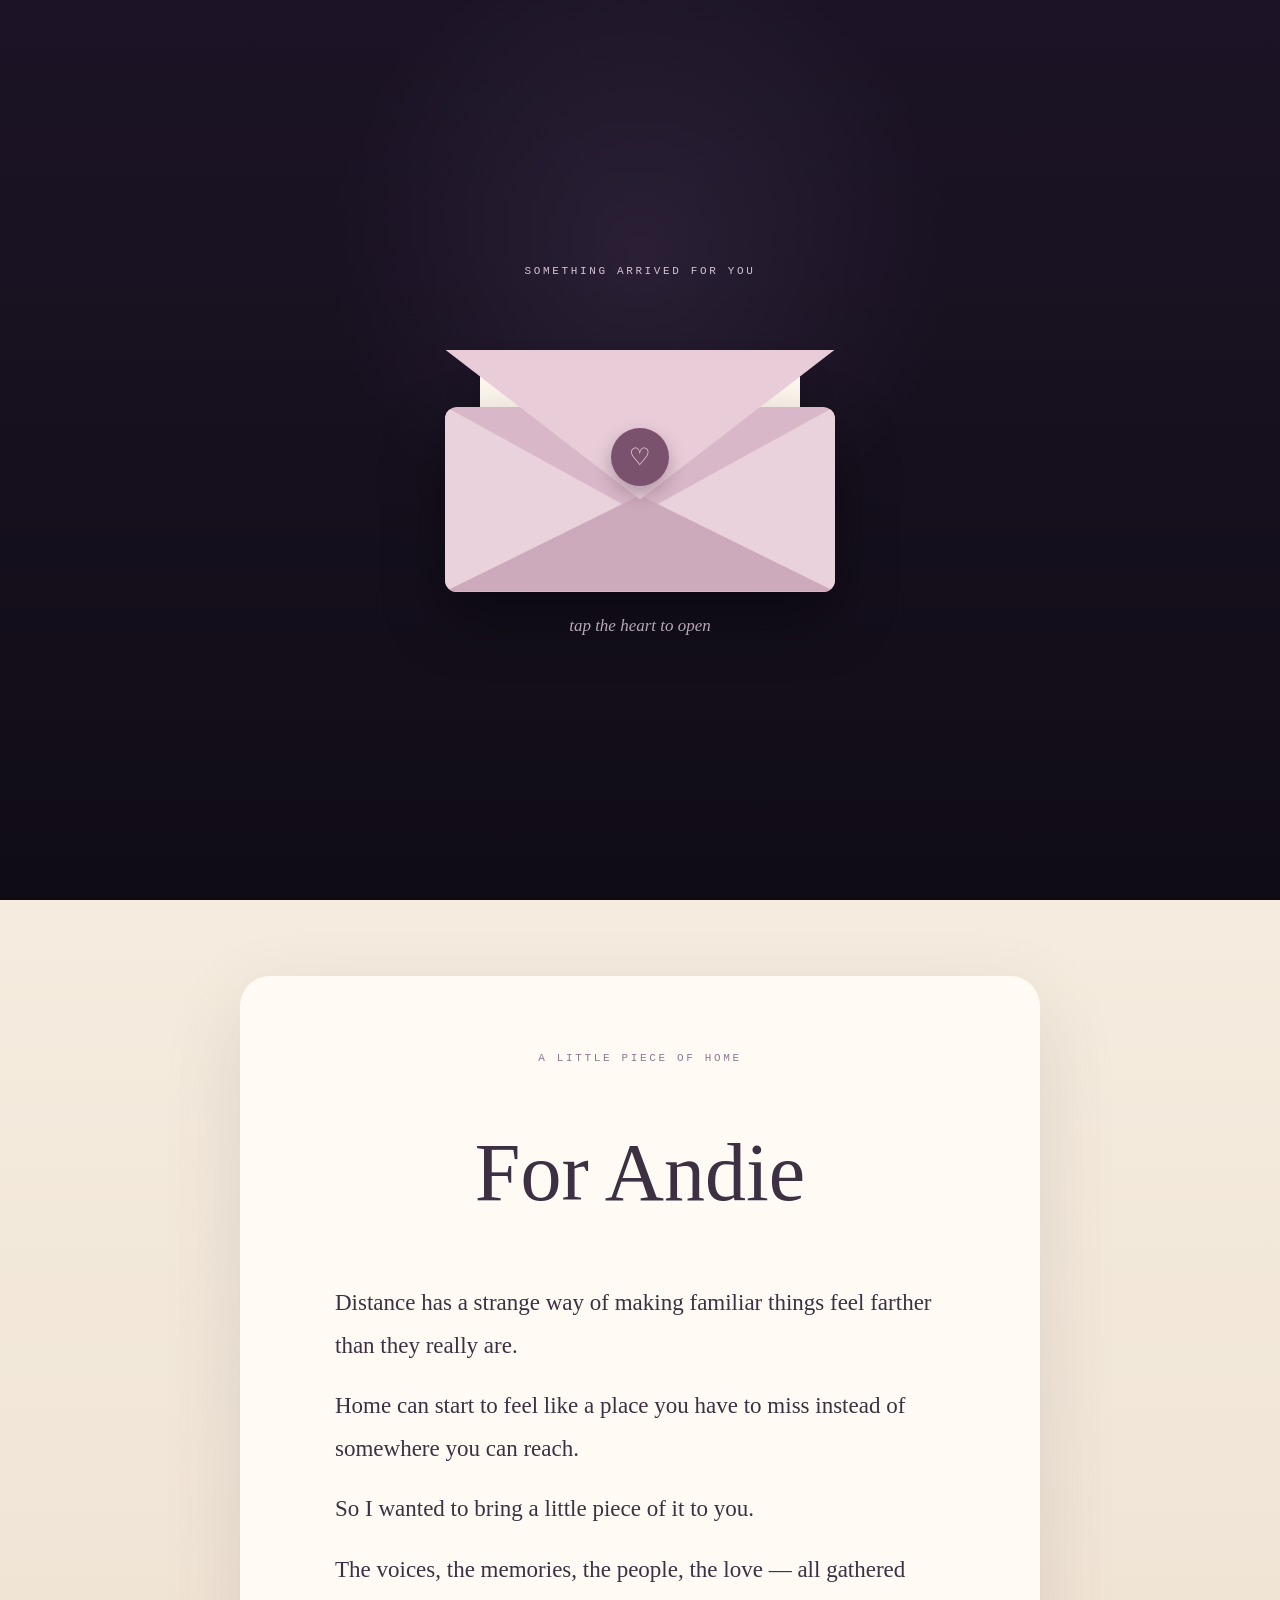
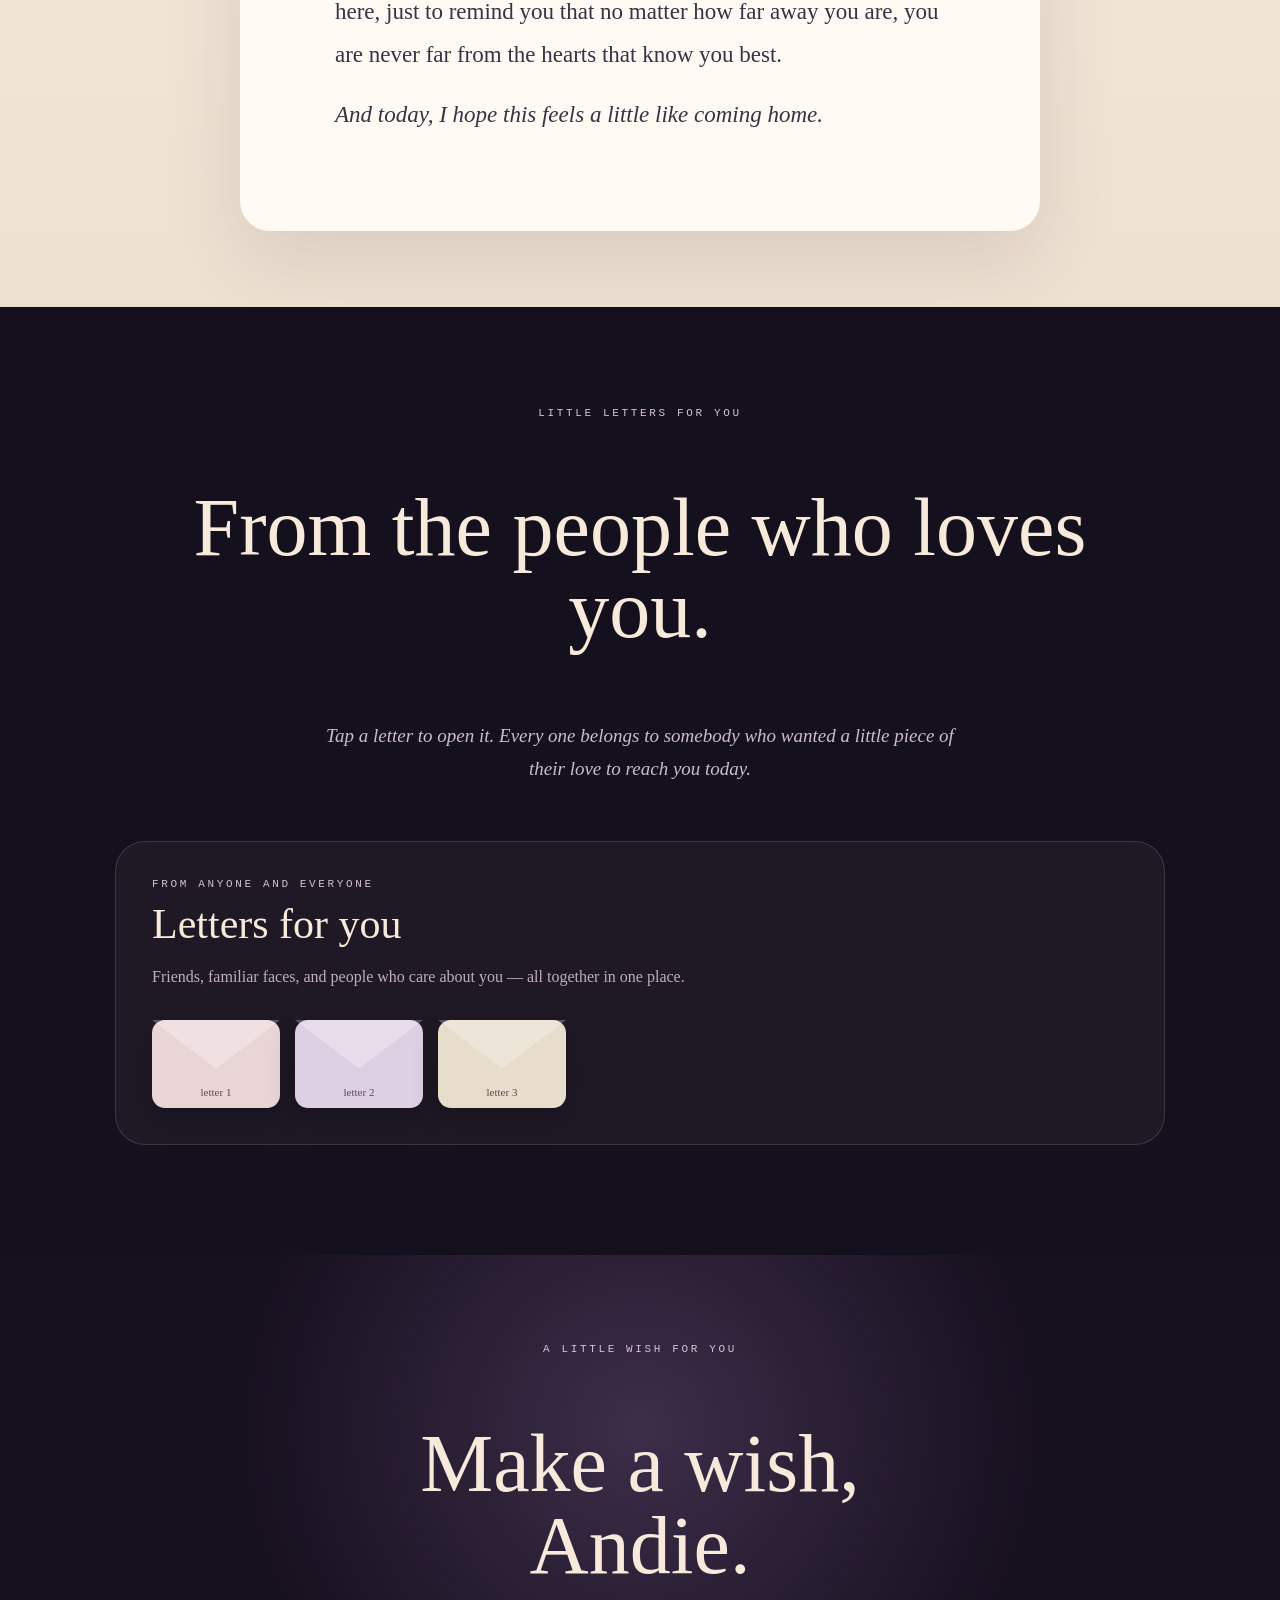
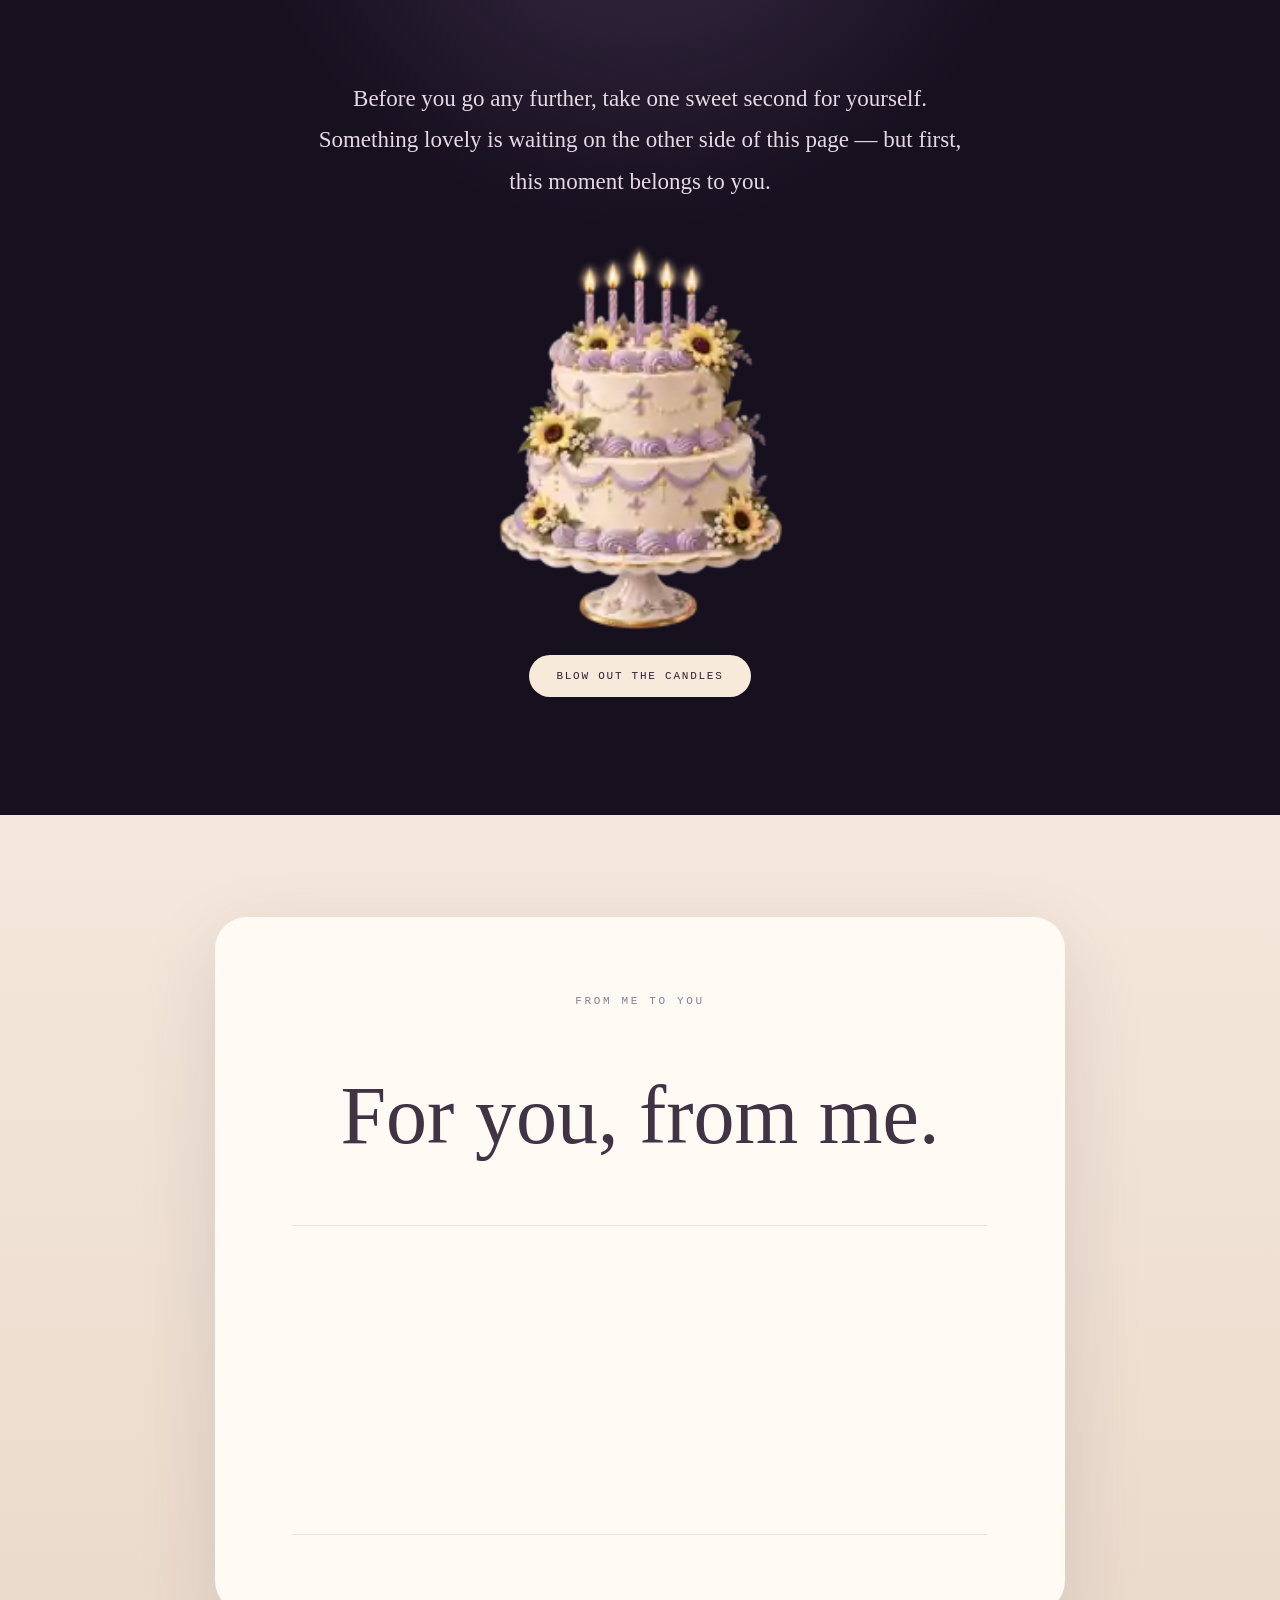
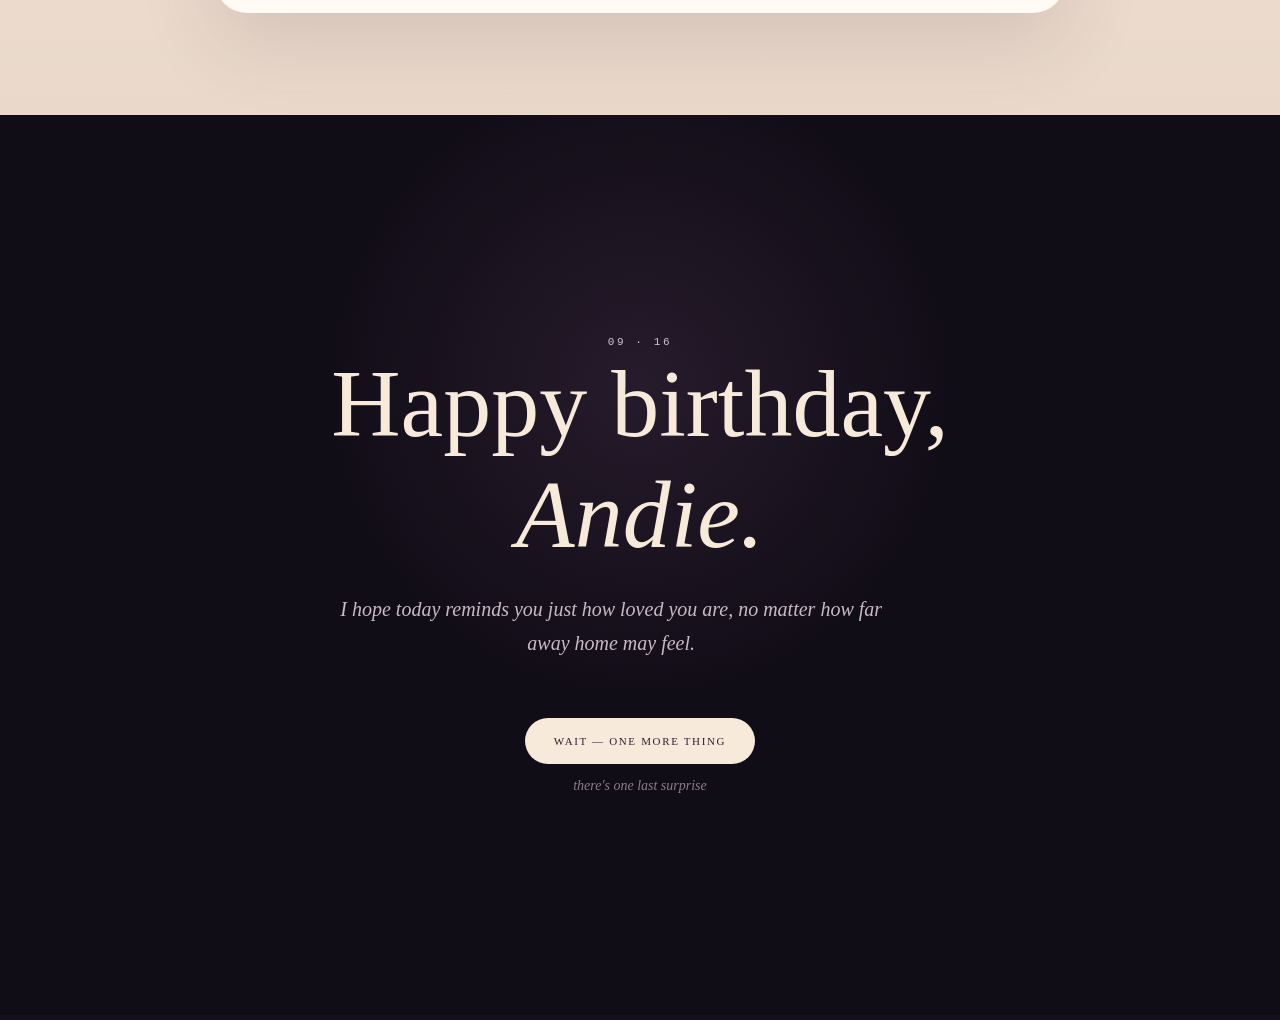
==== index.html @ f7b36dc9 "Add opening envelope with balloons and confetti" ====
<!doctype html><html lang="en"><head><meta charset="utf-8"><meta name="viewport" content="width=device-width,initial-scale=1,viewport-fit=cover"><meta name="theme-color" content="#17101f"><title>Happy 20th Birthday Andie</title><style>*{box-sizing:border-box}html{scroll-behavior:smooth}body{margin:0;overflow-x:hidden;background:#15101d;color:#f7eadb;font-family:-apple-system,BlinkMacSystemFont,"Segoe UI",sans-serif}body.locked{overflow:hidden}button{font:inherit}.tiny{font:11px ui-monospace,monospace;letter-spacing:.24em;text-transform:uppercase;color:#d4c2d4}h1,h2,h3{font-family:Georgia,"Times New Roman",serif;font-weight:400}.btn{padding:15px 27px;border-radius:999px;border:1px solid #ffffff55;background:#ffffff0b;color:#f7eadb;cursor:pointer;font:11px ui-monospace,monospace;letter-spacing:.16em;text-transform:uppercase}.opener{position:fixed;z-index:100;inset:0;display:grid;place-items:center;overflow:hidden;padding:24px;background:radial-gradient(circle at 50% 28%,#624a743d,transparent 34%),linear-gradient(#1c1426,#100c16);transition:opacity .8s,visibility .8s}.opener.gone{opacity:0;visibility:hidden;pointer-events:none}.openintro{text-align:center;width:min(560px,100%);position:relative;z-index:3}.openintro>.tiny{margin-bottom:30px}.envscene{position:relative;width:min(390px,88vw);height:285px;margin:auto;perspective:900px}.bigletter{position:absolute;z-index:1;left:9%;right:9%;bottom:40px;height:190px;border-radius:16px 16px 10px 10px;background:#fff9f0;color:#654d62;display:grid;place-items:center;padding:25px;box-shadow:0 12px 35px #0003;transition:transform 1s cubic-bezier(.2,.8,.2,1);font:italic 24px Georgia}.envbody{position:absolute;z-index:3;left:0;right:0;bottom:0;height:185px;border-radius:12px;background:#d8b7c8;box-shadow:0 25px 60px #0006;overflow:hidden}.envbody:before,.envbody:after{content:'';position:absolute;inset:0}.envbody:before{background:#ead2dc;clip-path:polygon(0 0,50% 58%,100% 0,100% 100%,0 100%)}.envbody:after{background:#cda9bc;clip-path:polygon(0 100%,50% 48%,100% 100%)}.flap{position:absolute;z-index:4;left:0;right:0;bottom:92px;height:150px;background:#e8cdd9;clip-path:polygon(0 0,100% 0,50% 100%);transform-origin:50% 0;transition:transform .85s cubic-bezier(.2,.8,.2,1),z-index .1s .4s}.seal{position:absolute;z-index:5;left:50%;bottom:106px;transform:translateX(-50%);width:58px;height:58px;border:0;border-radius:50%;background:#7b526e;color:#fff0ea;box-shadow:0 8px 18px #442d3d55;cursor:pointer;font:24px Georgia;transition:opacity .3s,transform .3s}.seal:after{content:'♡'}.opencopy{margin-top:24px;color:#d7c5d5;font:italic 17px Georgia}.opener.opened .flap{transform:rotateX(180deg);z-index:0}.opener.opened .seal{opacity:0;transform:translateX(-50%) scale(.7);pointer-events:none}.opener.opened .bigletter{transform:translateY(-120px)}.opener.opened .opencopy{opacity:0}.party{position:absolute;z-index:2;inset:0;pointer-events:none;overflow:hidden}.confetti{position:absolute;top:-30px;width:9px;height:18px;border-radius:2px;opacity:0}.opener.opened .confetti{animation:fall 2.5s ease-out forwards}.balloon{position:absolute;bottom:-180px;width:58px;height:72px;border-radius:50% 50% 47% 47%;opacity:.95}.balloon:after{content:'';position:absolute;left:50%;top:69px;width:1px;height:95px;background:#ffffff55}.opener.opened .balloon{animation:rise 2.8s ease-out forwards}@keyframes fall{0%{opacity:1;transform:translateY(-30px) rotate(0)}100%{opacity:.9;transform:translateY(105vh) rotate(720deg)}}@keyframes rise{0%{transform:translateY(0) rotate(-3deg)}100%{transform:translateY(-125vh) rotate(7deg)}}.hero,.paper,.cake,.myletter,.falseend{min-height:100svh}.hero{display:grid;place-items:center;text-align:center;padding:24px;background:radial-gradient(circle at 50% 18%,#6f4d883d,transparent 34%),linear-gradient(#1c1426,#100c16)}.inner{width:min(850px,100%)}h1{font-size:clamp(55px,10vw,112px);line-height:.92;margin:24px 0 0}h1 span{display:block;font-style:italic;color:#fff2df}.date{margin-top:28px;font:12px ui-monospace;letter-spacing:.3em}.rule{width:48px;height:1px;background:#d8b36f;margin:26px auto}.hero p{font:italic clamp(21px,3vw,30px)/1.6 Georgia;color:#e8dbe7;max-width:650px;margin:auto}.hero .btn{margin-top:34px}.paper{display:grid;place-items:center;padding:76px 22px;background:linear-gradient(#f5ecdf,#eee1d1);color:#3d3043}.card{width:min(800px,100%);padding:clamp(38px,7vw,76px);background:#fffaf4;border-radius:30px;box-shadow:0 28px 80px #583d4e24}.card h2,.messages h2,.cake h2,.myletter h2{font-size:clamp(48px,8vw,82px);line-height:1}.card h2{text-align:center}.card p{font:clamp(18px,2.5vw,23px)/1.85 Georgia;max-width:610px;margin:0 auto 18px}.messages{padding:100px 20px 110px;text-align:center}.wrap{width:min(1050px,100%);margin:auto}.messages .lead{font:italic 19px/1.75 Georgia;color:#cbbdca;max-width:650px;margin:auto}.groups{display:grid;gap:30px;margin-top:55px}.group{padding:36px;border:1px solid #f7eadb24;border-radius:30px;background:#ffffff0a;text-align:left}.group h3{font-size:42px;margin:10px 0}.group p{font:16px/1.65 Georgia;color:#bfaebe}.letters{display:flex;gap:15px;flex-wrap:wrap;margin-top:30px}.envelope{width:128px;height:88px;border:0;border-radius:13px;background:#ead5d6;position:relative;box-shadow:0 12px 28px #0003;cursor:pointer;color:#5b485b;transition:.2s;isolation:isolate}.envelope:nth-child(3n+2){background:#ded0e3}.envelope:nth-child(3n){background:#e7ddca}.envelope:hover{transform:translateY(-4px) rotate(1deg)}.envelope:before{content:'';position:absolute;z-index:-1;inset:0;clip-path:polygon(0 0,50% 55%,100% 0);background:#ffffff42}.envelope span{position:absolute;inset:auto 8px 10px;text-align:center;font:11px ui-monospace}.cake{padding:88px 20px;display:grid;place-items:center;text-align:center;background:radial-gradient(circle at 50% 15%,#9f7ab847,transparent 34%),#17101f}.cakewrap{width:min(860px,100%);display:grid;justify-items:center}.cakecopy p{font:clamp(18px,2.3vw,23px)/1.8 Georgia;color:#e6d9e5;max-width:650px}.stage{width:min(500px,100%);min-height:430px;display:grid;place-items:center;cursor:pointer}.cakeimg{grid-area:1/1;width:min(100%,390px);height:auto;transition:.5s}.cakeimg.off{opacity:0}.stage.blown .cakeimg.on{opacity:0}.stage.blown .cakeimg.off{opacity:1}.actions{display:flex;gap:12px;flex-wrap:wrap}.primary{background:#f7eadb;color:#2c2032;border:0}.result{min-height:30px;font:italic 20px Georgia}.myletter{padding:90px 22px;display:grid;place-items:center;background:linear-gradient(#f4e8dc,#ead9ca);color:#403344}.myletterbox{width:min(850px,100%);min-height:620px;padding:clamp(42px,7vw,78px);border-radius:32px;background:#fffaf4;box-shadow:0 28px 80px #452d4424}.myletter h2{text-align:center}.blankletter{height:310px;border-top:1px solid #eadde4;border-bottom:1px solid #eadde4}.falseend{display:grid;place-items:center;text-align:center;padding:60px 22px;background:radial-gradient(circle at 50% 30%,#7c537e33,transparent 35%),#110d17}.falseend h2{font-size:clamp(54px,9vw,96px);margin:0 0 22px}.falseend p{font:italic 20px/1.7 Georgia;color:#c9bac8;max-width:560px}.waitbtn{margin-top:38px;padding:17px 29px;border-radius:999px;border:0;background:#f7eadb;color:#2c2032;cursor:pointer;font:11px ui-monospace;letter-spacing:.15em;text-transform:uppercase}.hint{display:block;margin-top:14px;color:#8e7c8e;font:italic 14px Georgia}.callie{display:none;min-height:100svh;background:radial-gradient(circle at 50% 12%,#fff8f3 0,transparent 34%),linear-gradient(#f5dede,#f8e9df);color:#4b3547;padding:78px 20px 95px;text-align:center}.callie.revealed{display:grid;place-items:center}.calliewrap{width:min(760px,100%)}.callietitle{margin:0 auto 28px}.callietitle .tiny{color:#9d718a;margin-bottom:14px}.callietitle h2{font-size:clamp(48px,8vw,76px);line-height:1.05;margin:0;color:#6d455f}.callietitle p{font:italic clamp(19px,3vw,25px)/1.5 Georgia;color:#9b7188;margin:10px 0 0}.callieartwrap{width:min(430px,92vw);margin:0 auto 30px}.callieart{display:block;width:100%;height:auto;object-fit:contain}.callieletter{width:min(700px,100%);margin:auto;background:#fffaf4;padding:clamp(32px,6vw,58px);border-radius:26px;box-shadow:0 25px 60px #65425021;text-align:left}.callieletter p{font:clamp(17px,2.2vw,21px)/1.75 Georgia;margin:0 0 14px;color:#574253}.sig{font-style:italic;color:#916a81!important}.trueend{display:none;padding:90px 22px 110px;text-align:center;background:#f8e9df;color:#4b3547}.trueend.revealed{display:block}.trueend h2{font-size:clamp(44px,7vw,76px);margin:0 0 18px}.trueend p{font:italic 19px Georgia;color:#806479}.modal{position:fixed;z-index:50;inset:0;display:none;place-items:center;padding:20px;background:#0d0912cc;backdrop-filter:blur(10px)}.modal.open{display:grid}.letterpaper{width:min(680px,100%);max-height:82svh;overflow:auto;background:#fffaf4;color:#443646;border-radius:24px;padding:clamp(32px,7vw,65px);box-shadow:0 30px 100px #0007;position:relative}.letterpaper h3{font-size:clamp(38px,7vw,60px);margin:0 0 24px}.letterpaper p{font:19px/1.8 Georgia;margin:0;color:#6f5c6d}.close{position:absolute;right:18px;top:18px;border:0;background:#eee0e2;color:#604b5d;border-radius:50%;width:38px;height:38px;cursor:pointer;font-size:20px}@media(max-width:700px){.group{padding:27px 20px}.letters{justify-content:center}.envelope{width:112px;height:78px}.stage{min-height:350px}.cakeimg{width:min(88vw,330px)}.callie{padding:62px 16px 80px}.callieartwrap{width:min(370px,90vw)}.envscene{height:260px}.bigletter{height:175px}}@media(prefers-reduced-motion:reduce){html{scroll-behavior:auto}.envelope,.cakeimg,.opener,.flap,.bigletter{transition:none}.opener.opened .confetti,.opener.opened .balloon{animation:none;display:none}}</style></head><body class="locked"><div class="opener" id="opener"><div class="party" id="party" aria-hidden="true"></div><div class="openintro"><div class="tiny">something arrived for you</div><div class="envscene"><div class="bigletter">for andie ♡</div><div class="flap"></div><div class="envbody"></div><button class="seal" id="openEnvelope" aria-label="Open your birthday envelope"></button></div><div class="opencopy">tap the heart to open</div></div></div><main><section class="hero"><div class="inner"><div class="tiny">September Sixteen</div><h1>Happy 20th Birthday<span>Andie</span></h1><div class="date">09 · 16</div><div class="rule"></div><p>if love could be gathered into one place, it might look like this</p><button class="btn" id="begin">Begin</button></div></section><section class="paper" id="intro"><div class="card"><div class="tiny" style="text-align:center;color:#8f7a91">a little piece of home</div><h2>For Andie</h2><p>Distance has a strange way of making familiar things feel farther than they really are.</p><p>Home can start to feel like a place you have to miss instead of somewhere you can reach.</p><p>So I wanted to bring a little piece of it to you.</p><p>The voices, the memories, the people, the love — all gathered here, just to remind you that no matter how far away you are, you are never far from the hearts that know you best.</p><p><em>And today, I hope this feels a little like coming home.</em></p></div></section><section class="messages"><div class="wrap"><div class="tiny">little letters for you</div><h2>From the people who loves you.</h2><p class="lead">Tap a letter to open it. Every one belongs to somebody who wanted a little piece of their love to reach you today.</p><div class="groups"><div class="group"><div class="tiny">from anyone and everyone</div><h3>Letters for you</h3><p>Friends, familiar faces, and people who care about you — all together in one place.</p><div class="letters"><button class="envelope" data-name="Letter 1"><span>letter 1</span></button><button class="envelope" data-name="Letter 2"><span>letter 2</span></button><button class="envelope" data-name="Letter 3"><span>letter 3</span></button></div></div></div></div></section><section class="cake" id="cake"><div class="cakewrap"><div class="tiny">a little wish for you</div><h2>Make a wish,<br>Andie.</h2><div class="cakecopy"><p>Before you go any further, take one sweet second for yourself. Something lovely is waiting on the other side of this page — but first, this moment belongs to you.</p></div><div class="stage" id="stage" role="button" tabindex="0" aria-label="Blow out the birthday candles"><img class="cakeimg on" id="cakeLit" alt="Birthday cake with lit candles"><img class="cakeimg off" id="cakeUnlit" alt="Birthday cake with candles blown out"></div><div class="actions"><button class="btn primary" id="wish" disabled>Loading candles...</button><button class="btn" id="keep" hidden>Keep going</button></div><div class="result" id="result"></div></div></section><section class="myletter" id="myletter"><div class="myletterbox"><div class="tiny" style="text-align:center;color:#8f7a91">from me to you</div><h2>For you, from me.</h2><div class="blankletter"></div></div></section><section class="falseend" id="ending"><div><div class="tiny">09 · 16</div><h2>Happy birthday,<br><em>Andie.</em></h2><p>I hope today reminds you just how loved you are, no matter how far away home may feel.</p><button class="waitbtn" id="wait">Wait — one more thing</button><span class="hint">there's one last surprise</span></div></section><section class="callie" id="callie"><div class="calliewrap"><header class="callietitle"><div class="tiny">one more message</div><h2>Surprise!</h2><p>someone still wanted to say something...</p></header><div class="callieartwrap"><img class="callieart" src="assets/callie-pixel.png.PNG" alt="Pixel artwork of Callie wearing a birthday hat"></div><div class="callieletter"><p>hi mama</p><p>it is callie</p><p>i learned how to type for your birfday. it was very hard because my paws are round.</p><p>i heard you miss me a lot.</p><p>i miss you too.</p><p>i know you are very far away and sometimes you get sad because you cannot see me or hold me.</p><p>but dont be sad okay</p><p>i did not forget you.</p><p>i could never forget my person.</p><p>you were there for me and i was there for you when things were hard. and just because you are far away now doesnt mean i stopped being your little baby.</p><p>i am still here. probably sleeping somewhere. probably thinking about food. probably being extremely beautiful.</p><p>and i will be here when you come back too.</p><p>so if you miss me really really bad just remember that somewhere very far away there is a little cat who still knows exactly who her person is.</p><p>and fortunately that person is you.<br>forever.</p><p>okay enough feelings this is embarrassing.</p><p>happy birfday mama</p><p>come back when you can.<br>i will wait.</p><p class="sig">love, callie</p><p class="sig">ps. bring me something<br>ps ps. i love you<br>ps ps ps. meow</p></div></div></section><section class="trueend" id="trueend"><h2>and that's really it.</h2><p>happy birthday, andie.</p></section></main><div class="modal" id="letterModal"><article class="letterpaper"><button class="close" id="closeLetter" aria-label="Close letter">×</button><div class="tiny" style="color:#9a8297">a letter for you</div><h3 id="letterName"></h3><p>This letter is saved for a message that will be added here.</p></article></div><script>const $=id=>document.getElementById(id),go=id=>$(id).scrollIntoView({behavior:matchMedia('(prefers-reduced-motion:reduce)').matches?'auto':'smooth'});const opener=$('opener'),party=$('party'),openEnvelope=$('openEnvelope');const colors=['#d8b36f','#d7a7ba','#9f86b8','#a9b98d','#f4e6d7'];for(let i=0;i<44;i++){const c=document.createElement('i');c.className='confetti';c.style.left=(Math.random()*100)+'%';c.style.background=colors[i%colors.length];c.style.animationDelay=(Math.random()*.55)+'s';c.style.transform='rotate('+(Math.random()*180)+'deg)';party.appendChild(c)}for(let i=0;i<8;i++){const b=document.createElement('i');b.className='balloon';b.style.left=(4+i*13)+'%';b.style.background=colors[(i+1)%colors.length];b.style.animationDelay=(i*.11)+'s';party.appendChild(b)}openEnvelope.onclick=()=>{opener.classList.add('opened');setTimeout(()=>{opener.classList.add('gone');document.body.classList.remove('locked')},2600)};$('begin').onclick=()=>go('intro');const wish=$('wish'),lit=$('cakeLit'),unlit=$('cakeUnlit'),stage=$('stage'),keep=$('keep'),result=$('result');Promise.all([fetch('assets/cake-lit.b64').then(r=>r.text()),fetch('assets/cake-unlit.b64').then(r=>r.text())]).then(([a,b])=>{lit.src='data:image/webp;base64,'+a.trim();unlit.src='data:image/webp;base64,'+b.trim();wish.disabled=false;wish.textContent='Blow out the candles'}).catch(()=>{wish.textContent='Blow out the candles';wish.disabled=false});const blow=()=>{if(wish.disabled)return;stage.classList.add('blown');wish.disabled=true;wish.textContent='Wish made';keep.hidden=false;result.textContent='Wish made. Okay... keep going.'};wish.onclick=blow;stage.onclick=blow;stage.onkeydown=e=>{if(e.key==='Enter'||e.key===' '){e.preventDefault();blow()}};keep.onclick=()=>go('myletter');$('wait').onclick=()=>{$('callie').classList.add('revealed');$('trueend').classList.add('revealed');setTimeout(()=>go('callie'),50)};const modal=$('letterModal'),nameEl=$('letterName');document.querySelectorAll('.envelope').forEach(e=>e.onclick=()=>{nameEl.textContent=e.dataset.name;modal.classList.add('open');document.body.style.overflow='hidden'});const closeModal=()=>{modal.classList.remove('open');document.body.style.overflow=''};$('closeLetter').onclick=closeModal;modal.onclick=e=>{if(e.target===modal)closeModal()};document.addEventListener('keydown',e=>{if(e.key==='Escape')closeModal()});</script></body></html>
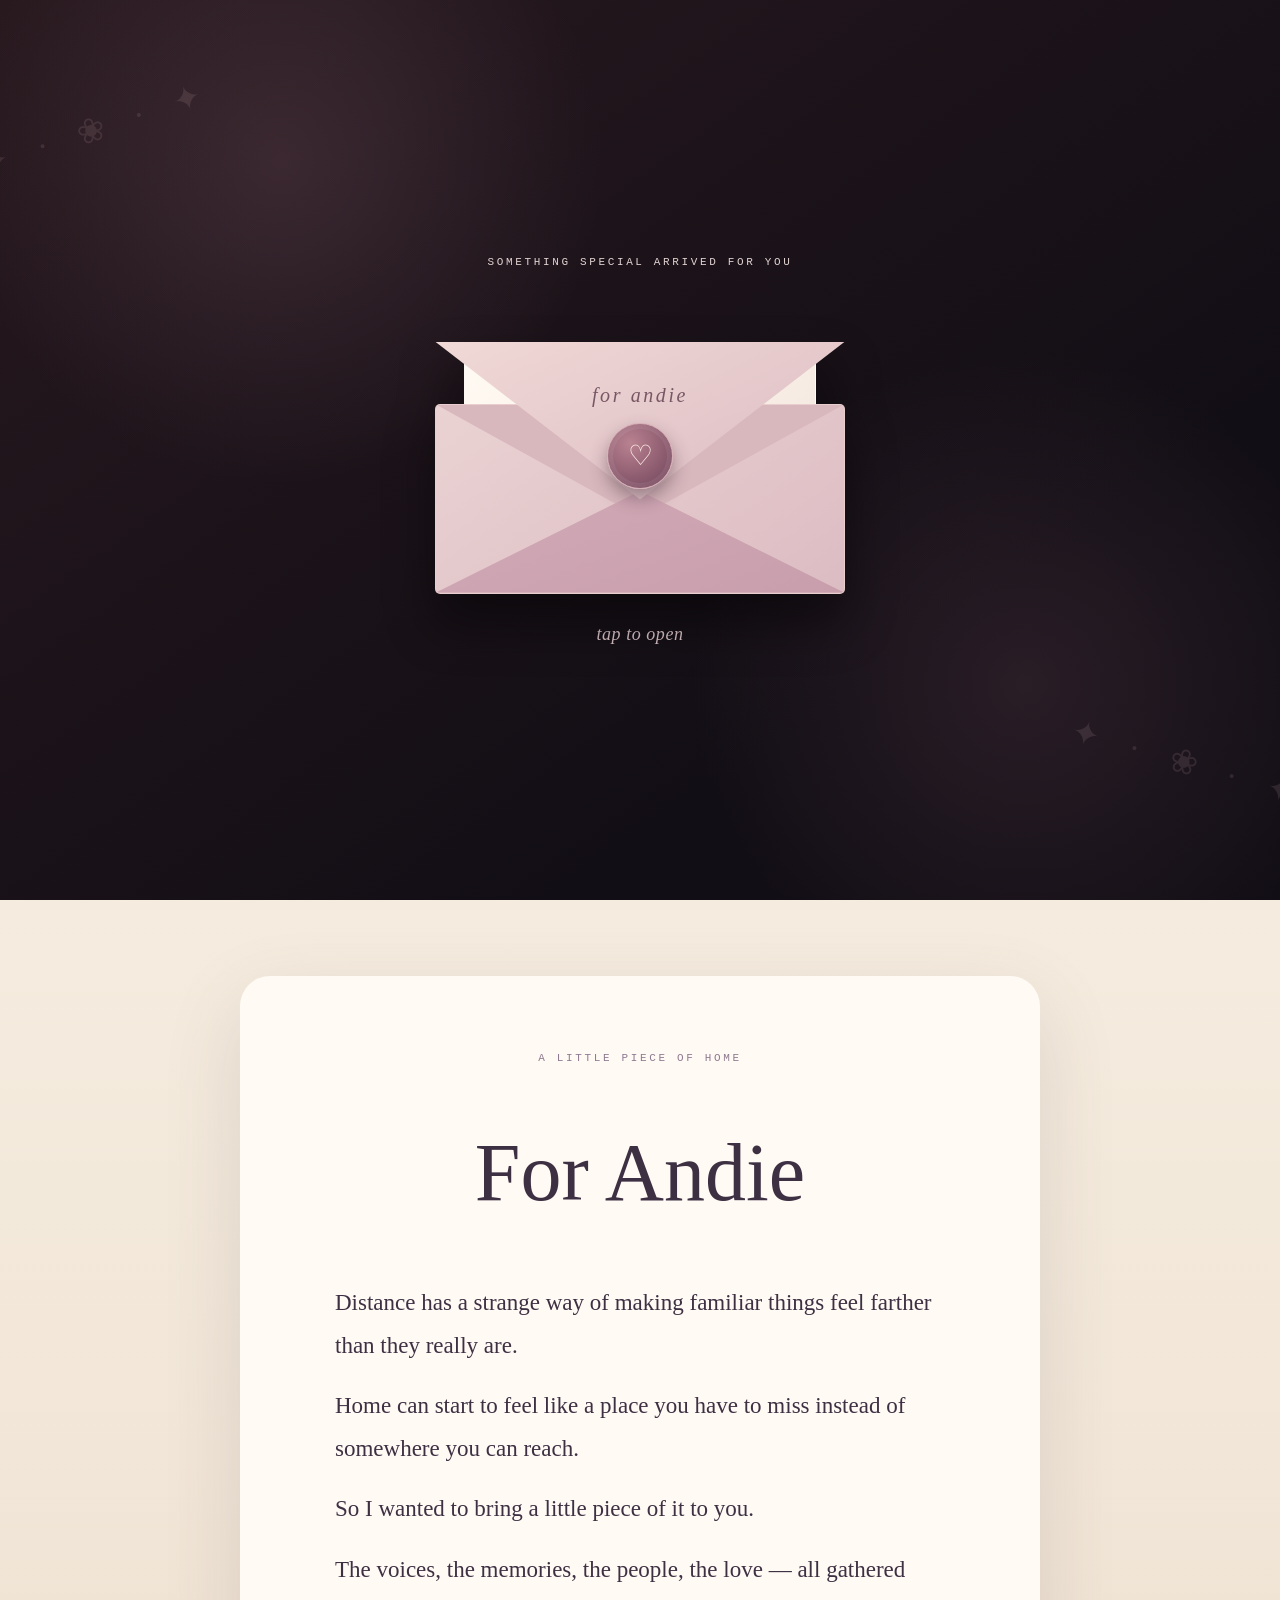
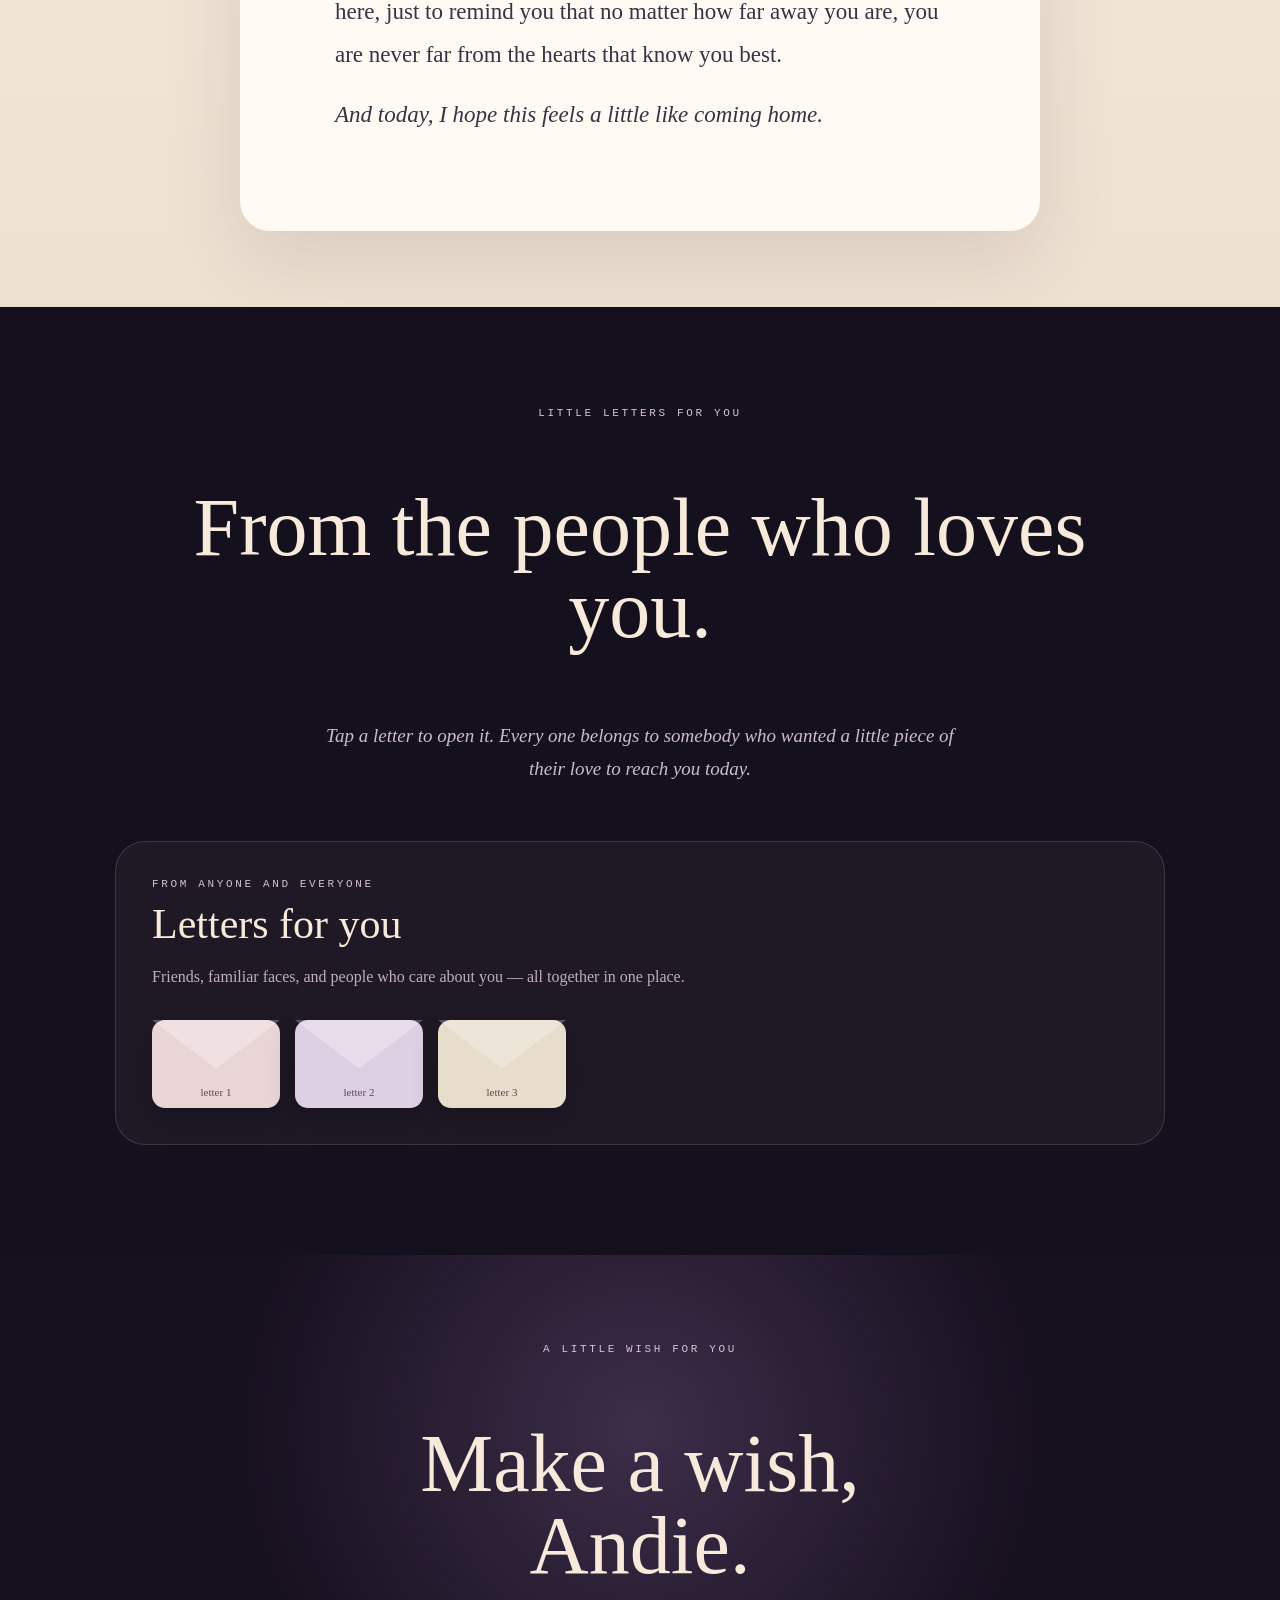
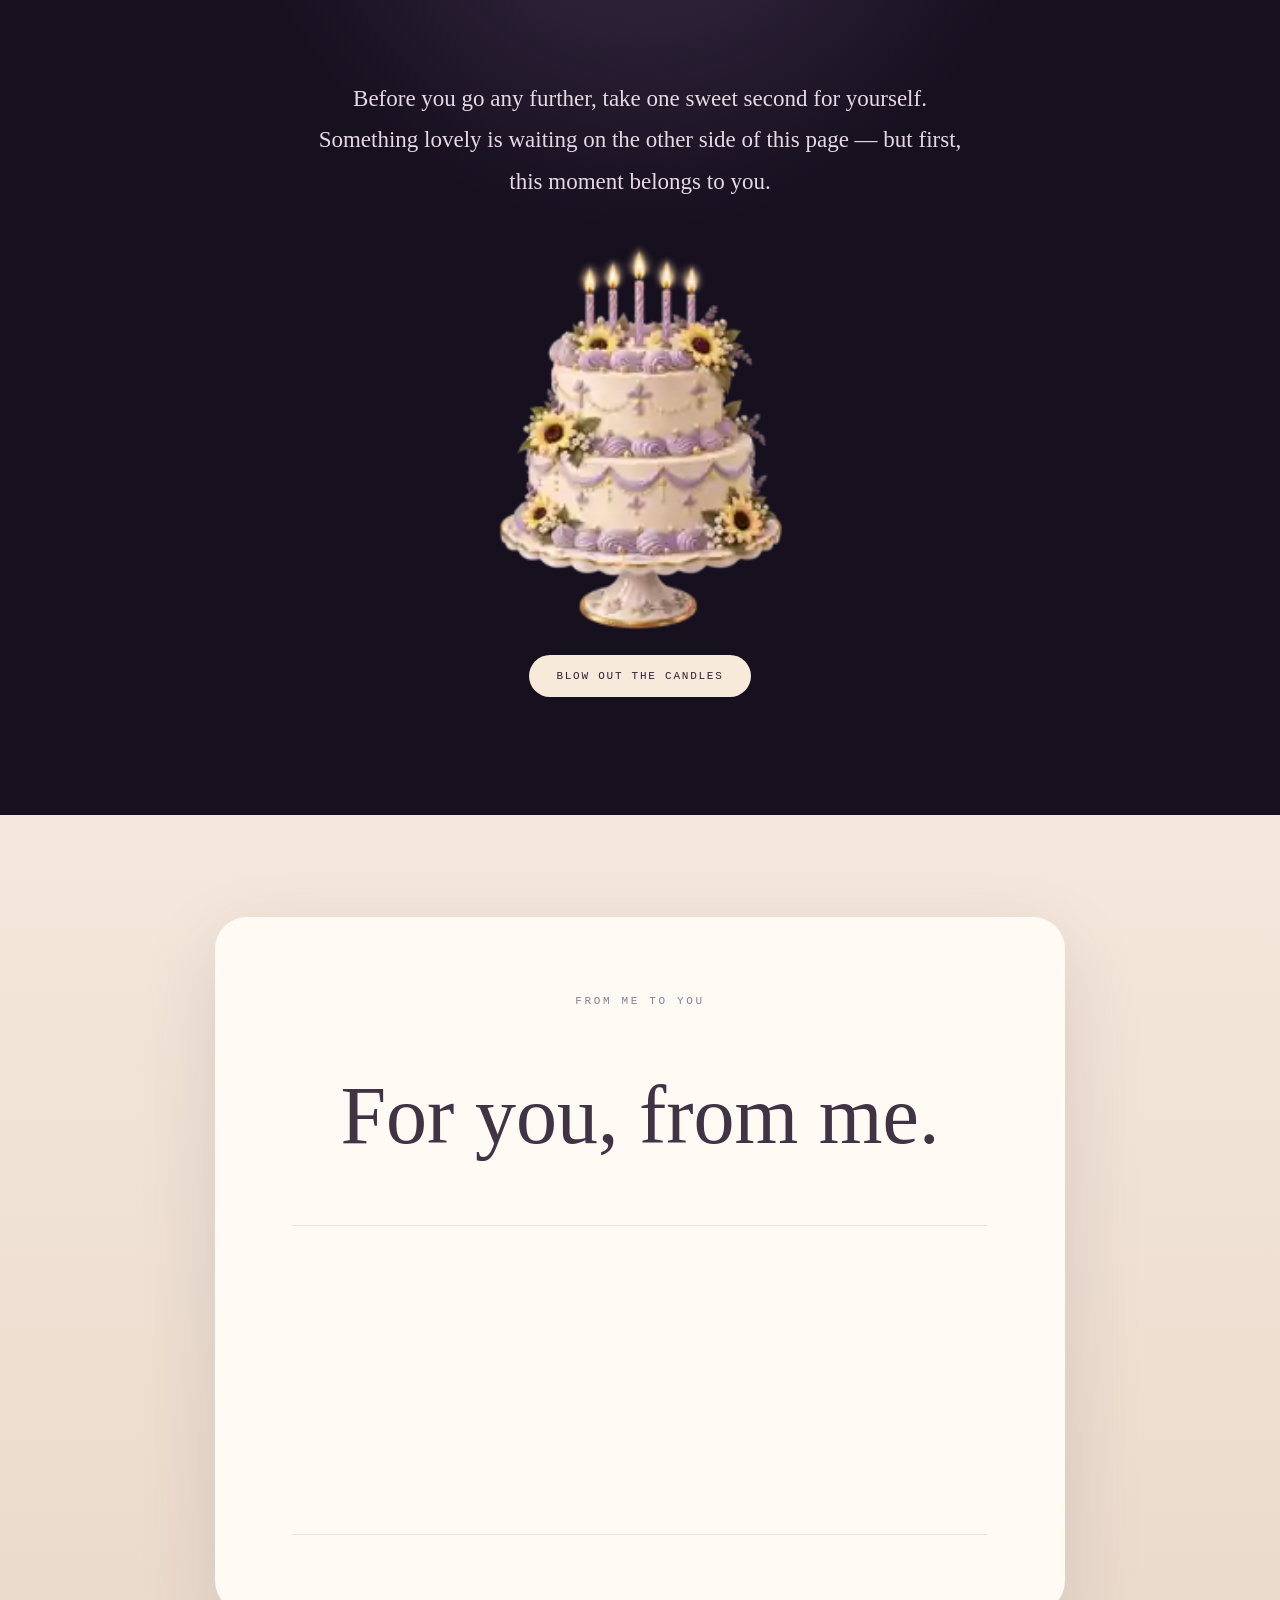
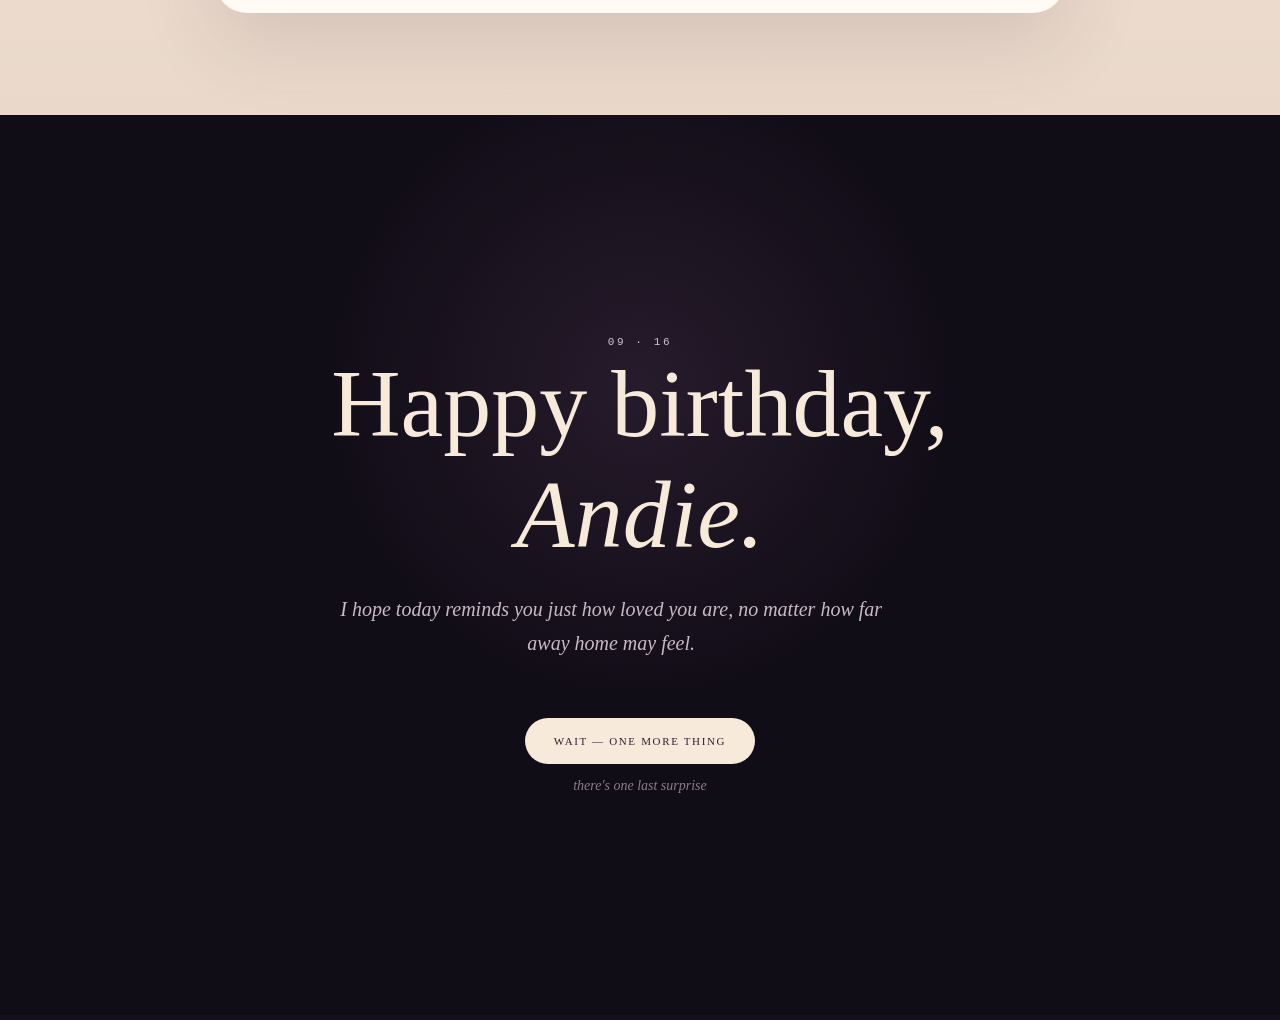
==== commit 424cfecd: "Make opening envelope more elegant and aesthetic" ====
--- a/index.html
+++ b/index.html
@@ -1 +1 @@
-<!doctype html><html lang="en"><head><meta charset="utf-8"><meta name="viewport" content="width=device-width,initial-scale=1,viewport-fit=cover"><meta name="theme-color" content="#17101f"><title>Happy 20th Birthday Andie</title><style>*{box-sizing:border-box}html{scroll-behavior:smooth}body{margin:0;overflow-x:hidden;background:#15101d;color:#f7eadb;font-family:-apple-system,BlinkMacSystemFont,"Segoe UI",sans-serif}body.locked{overflow:hidden}button{font:inherit}.tiny{font:11px ui-monospace,monospace;letter-spacing:.24em;text-transform:uppercase;color:#d4c2d4}h1,h2,h3{font-family:Georgia,"Times New Roman",serif;font-weight:400}.btn{padding:15px 27px;border-radius:999px;border:1px solid #ffffff55;background:#ffffff0b;color:#f7eadb;cursor:pointer;font:11px ui-monospace,monospace;letter-spacing:.16em;text-transform:uppercase}.opener{position:fixed;z-index:100;inset:0;display:grid;place-items:center;overflow:hidden;padding:24px;background:radial-gradient(circle at 50% 28%,#624a743d,transparent 34%),linear-gradient(#1c1426,#100c16);transition:opacity .8s,visibility .8s}.opener.gone{opacity:0;visibility:hidden;pointer-events:none}.openintro{text-align:center;width:min(560px,100%);position:relative;z-index:3}.openintro>.tiny{margin-bottom:30px}.envscene{position:relative;width:min(390px,88vw);height:285px;margin:auto;perspective:900px}.bigletter{position:absolute;z-index:1;left:9%;right:9%;bottom:40px;height:190px;border-radius:16px 16px 10px 10px;background:#fff9f0;color:#654d62;display:grid;place-items:center;padding:25px;box-shadow:0 12px 35px #0003;transition:transform 1s cubic-bezier(.2,.8,.2,1);font:italic 24px Georgia}.envbody{position:absolute;z-index:3;left:0;right:0;bottom:0;height:185px;border-radius:12px;background:#d8b7c8;box-shadow:0 25px 60px #0006;overflow:hidden}.envbody:before,.envbody:after{content:'';position:absolute;inset:0}.envbody:before{background:#ead2dc;clip-path:polygon(0 0,50% 58%,100% 0,100% 100%,0 100%)}.envbody:after{background:#cda9bc;clip-path:polygon(0 100%,50% 48%,100% 100%)}.flap{position:absolute;z-index:4;left:0;right:0;bottom:92px;height:150px;background:#e8cdd9;clip-path:polygon(0 0,100% 0,50% 100%);transform-origin:50% 0;transition:transform .85s cubic-bezier(.2,.8,.2,1),z-index .1s .4s}.seal{position:absolute;z-index:5;left:50%;bottom:106px;transform:translateX(-50%);width:58px;height:58px;border:0;border-radius:50%;background:#7b526e;color:#fff0ea;box-shadow:0 8px 18px #442d3d55;cursor:pointer;font:24px Georgia;transition:opacity .3s,transform .3s}.seal:after{content:'♡'}.opencopy{margin-top:24px;color:#d7c5d5;font:italic 17px Georgia}.opener.opened .flap{transform:rotateX(180deg);z-index:0}.opener.opened .seal{opacity:0;transform:translateX(-50%) scale(.7);pointer-events:none}.opener.opened .bigletter{transform:translateY(-120px)}.opener.opened .opencopy{opacity:0}.party{position:absolute;z-index:2;inset:0;pointer-events:none;overflow:hidden}.confetti{position:absolute;top:-30px;width:9px;height:18px;border-radius:2px;opacity:0}.opener.opened .confetti{animation:fall 2.5s ease-out forwards}.balloon{position:absolute;bottom:-180px;width:58px;height:72px;border-radius:50% 50% 47% 47%;opacity:.95}.balloon:after{content:'';position:absolute;left:50%;top:69px;width:1px;height:95px;background:#ffffff55}.opener.opened .balloon{animation:rise 2.8s ease-out forwards}@keyframes fall{0%{opacity:1;transform:translateY(-30px) rotate(0)}100%{opacity:.9;transform:translateY(105vh) rotate(720deg)}}@keyframes rise{0%{transform:translateY(0) rotate(-3deg)}100%{transform:translateY(-125vh) rotate(7deg)}}.hero,.paper,.cake,.myletter,.falseend{min-height:100svh}.hero{display:grid;place-items:center;text-align:center;padding:24px;background:radial-gradient(circle at 50% 18%,#6f4d883d,transparent 34%),linear-gradient(#1c1426,#100c16)}.inner{width:min(850px,100%)}h1{font-size:clamp(55px,10vw,112px);line-height:.92;margin:24px 0 0}h1 span{display:block;font-style:italic;color:#fff2df}.date{margin-top:28px;font:12px ui-monospace;letter-spacing:.3em}.rule{width:48px;height:1px;background:#d8b36f;margin:26px auto}.hero p{font:italic clamp(21px,3vw,30px)/1.6 Georgia;color:#e8dbe7;max-width:650px;margin:auto}.hero .btn{margin-top:34px}.paper{display:grid;place-items:center;padding:76px 22px;background:linear-gradient(#f5ecdf,#eee1d1);color:#3d3043}.card{width:min(800px,100%);padding:clamp(38px,7vw,76px);background:#fffaf4;border-radius:30px;box-shadow:0 28px 80px #583d4e24}.card h2,.messages h2,.cake h2,.myletter h2{font-size:clamp(48px,8vw,82px);line-height:1}.card h2{text-align:center}.card p{font:clamp(18px,2.5vw,23px)/1.85 Georgia;max-width:610px;margin:0 auto 18px}.messages{padding:100px 20px 110px;text-align:center}.wrap{width:min(1050px,100%);margin:auto}.messages .lead{font:italic 19px/1.75 Georgia;color:#cbbdca;max-width:650px;margin:auto}.groups{display:grid;gap:30px;margin-top:55px}.group{padding:36px;border:1px solid #f7eadb24;border-radius:30px;background:#ffffff0a;text-align:left}.group h3{font-size:42px;margin:10px 0}.group p{font:16px/1.65 Georgia;color:#bfaebe}.letters{display:flex;gap:15px;flex-wrap:wrap;margin-top:30px}.envelope{width:128px;height:88px;border:0;border-radius:13px;background:#ead5d6;position:relative;box-shadow:0 12px 28px #0003;cursor:pointer;color:#5b485b;transition:.2s;isolation:isolate}.envelope:nth-child(3n+2){background:#ded0e3}.envelope:nth-child(3n){background:#e7ddca}.envelope:hover{transform:translateY(-4px) rotate(1deg)}.envelope:before{content:'';position:absolute;z-index:-1;inset:0;clip-path:polygon(0 0,50% 55%,100% 0);background:#ffffff42}.envelope span{position:absolute;inset:auto 8px 10px;text-align:center;font:11px ui-monospace}.cake{padding:88px 20px;display:grid;place-items:center;text-align:center;background:radial-gradient(circle at 50% 15%,#9f7ab847,transparent 34%),#17101f}.cakewrap{width:min(860px,100%);display:grid;justify-items:center}.cakecopy p{font:clamp(18px,2.3vw,23px)/1.8 Georgia;color:#e6d9e5;max-width:650px}.stage{width:min(500px,100%);min-height:430px;display:grid;place-items:center;cursor:pointer}.cakeimg{grid-area:1/1;width:min(100%,390px);height:auto;transition:.5s}.cakeimg.off{opacity:0}.stage.blown .cakeimg.on{opacity:0}.stage.blown .cakeimg.off{opacity:1}.actions{display:flex;gap:12px;flex-wrap:wrap}.primary{background:#f7eadb;color:#2c2032;border:0}.result{min-height:30px;font:italic 20px Georgia}.myletter{padding:90px 22px;display:grid;place-items:center;background:linear-gradient(#f4e8dc,#ead9ca);color:#403344}.myletterbox{width:min(850px,100%);min-height:620px;padding:clamp(42px,7vw,78px);border-radius:32px;background:#fffaf4;box-shadow:0 28px 80px #452d4424}.myletter h2{text-align:center}.blankletter{height:310px;border-top:1px solid #eadde4;border-bottom:1px solid #eadde4}.falseend{display:grid;place-items:center;text-align:center;padding:60px 22px;background:radial-gradient(circle at 50% 30%,#7c537e33,transparent 35%),#110d17}.falseend h2{font-size:clamp(54px,9vw,96px);margin:0 0 22px}.falseend p{font:italic 20px/1.7 Georgia;color:#c9bac8;max-width:560px}.waitbtn{margin-top:38px;padding:17px 29px;border-radius:999px;border:0;background:#f7eadb;color:#2c2032;cursor:pointer;font:11px ui-monospace;letter-spacing:.15em;text-transform:uppercase}.hint{display:block;margin-top:14px;color:#8e7c8e;font:italic 14px Georgia}.callie{display:none;min-height:100svh;background:radial-gradient(circle at 50% 12%,#fff8f3 0,transparent 34%),linear-gradient(#f5dede,#f8e9df);color:#4b3547;padding:78px 20px 95px;text-align:center}.callie.revealed{display:grid;place-items:center}.calliewrap{width:min(760px,100%)}.callietitle{margin:0 auto 28px}.callietitle .tiny{color:#9d718a;margin-bottom:14px}.callietitle h2{font-size:clamp(48px,8vw,76px);line-height:1.05;margin:0;color:#6d455f}.callietitle p{font:italic clamp(19px,3vw,25px)/1.5 Georgia;color:#9b7188;margin:10px 0 0}.callieartwrap{width:min(430px,92vw);margin:0 auto 30px}.callieart{display:block;width:100%;height:auto;object-fit:contain}.callieletter{width:min(700px,100%);margin:auto;background:#fffaf4;padding:clamp(32px,6vw,58px);border-radius:26px;box-shadow:0 25px 60px #65425021;text-align:left}.callieletter p{font:clamp(17px,2.2vw,21px)/1.75 Georgia;margin:0 0 14px;color:#574253}.sig{font-style:italic;color:#916a81!important}.trueend{display:none;padding:90px 22px 110px;text-align:center;background:#f8e9df;color:#4b3547}.trueend.revealed{display:block}.trueend h2{font-size:clamp(44px,7vw,76px);margin:0 0 18px}.trueend p{font:italic 19px Georgia;color:#806479}.modal{position:fixed;z-index:50;inset:0;display:none;place-items:center;padding:20px;background:#0d0912cc;backdrop-filter:blur(10px)}.modal.open{display:grid}.letterpaper{width:min(680px,100%);max-height:82svh;overflow:auto;background:#fffaf4;color:#443646;border-radius:24px;padding:clamp(32px,7vw,65px);box-shadow:0 30px 100px #0007;position:relative}.letterpaper h3{font-size:clamp(38px,7vw,60px);margin:0 0 24px}.letterpaper p{font:19px/1.8 Georgia;margin:0;color:#6f5c6d}.close{position:absolute;right:18px;top:18px;border:0;background:#eee0e2;color:#604b5d;border-radius:50%;width:38px;height:38px;cursor:pointer;font-size:20px}@media(max-width:700px){.group{padding:27px 20px}.letters{justify-content:center}.envelope{width:112px;height:78px}.stage{min-height:350px}.cakeimg{width:min(88vw,330px)}.callie{padding:62px 16px 80px}.callieartwrap{width:min(370px,90vw)}.envscene{height:260px}.bigletter{height:175px}}@media(prefers-reduced-motion:reduce){html{scroll-behavior:auto}.envelope,.cakeimg,.opener,.flap,.bigletter{transition:none}.opener.opened .confetti,.opener.opened .balloon{animation:none;display:none}}</style></head><body class="locked"><div class="opener" id="opener"><div class="party" id="party" aria-hidden="true"></div><div class="openintro"><div class="tiny">something arrived for you</div><div class="envscene"><div class="bigletter">for andie ♡</div><div class="flap"></div><div class="envbody"></div><button class="seal" id="openEnvelope" aria-label="Open your birthday envelope"></button></div><div class="opencopy">tap the heart to open</div></div></div><main><section class="hero"><div class="inner"><div class="tiny">September Sixteen</div><h1>Happy 20th Birthday<span>Andie</span></h1><div class="date">09 · 16</div><div class="rule"></div><p>if love could be gathered into one place, it might look like this</p><button class="btn" id="begin">Begin</button></div></section><section class="paper" id="intro"><div class="card"><div class="tiny" style="text-align:center;color:#8f7a91">a little piece of home</div><h2>For Andie</h2><p>Distance has a strange way of making familiar things feel farther than they really are.</p><p>Home can start to feel like a place you have to miss instead of somewhere you can reach.</p><p>So I wanted to bring a little piece of it to you.</p><p>The voices, the memories, the people, the love — all gathered here, just to remind you that no matter how far away you are, you are never far from the hearts that know you best.</p><p><em>And today, I hope this feels a little like coming home.</em></p></div></section><section class="messages"><div class="wrap"><div class="tiny">little letters for you</div><h2>From the people who loves you.</h2><p class="lead">Tap a letter to open it. Every one belongs to somebody who wanted a little piece of their love to reach you today.</p><div class="groups"><div class="group"><div class="tiny">from anyone and everyone</div><h3>Letters for you</h3><p>Friends, familiar faces, and people who care about you — all together in one place.</p><div class="letters"><button class="envelope" data-name="Letter 1"><span>letter 1</span></button><button class="envelope" data-name="Letter 2"><span>letter 2</span></button><button class="envelope" data-name="Letter 3"><span>letter 3</span></button></div></div></div></div></section><section class="cake" id="cake"><div class="cakewrap"><div class="tiny">a little wish for you</div><h2>Make a wish,<br>Andie.</h2><div class="cakecopy"><p>Before you go any further, take one sweet second for yourself. Something lovely is waiting on the other side of this page — but first, this moment belongs to you.</p></div><div class="stage" id="stage" role="button" tabindex="0" aria-label="Blow out the birthday candles"><img class="cakeimg on" id="cakeLit" alt="Birthday cake with lit candles"><img class="cakeimg off" id="cakeUnlit" alt="Birthday cake with candles blown out"></div><div class="actions"><button class="btn primary" id="wish" disabled>Loading candles...</button><button class="btn" id="keep" hidden>Keep going</button></div><div class="result" id="result"></div></div></section><section class="myletter" id="myletter"><div class="myletterbox"><div class="tiny" style="text-align:center;color:#8f7a91">from me to you</div><h2>For you, from me.</h2><div class="blankletter"></div></div></section><section class="falseend" id="ending"><div><div class="tiny">09 · 16</div><h2>Happy birthday,<br><em>Andie.</em></h2><p>I hope today reminds you just how loved you are, no matter how far away home may feel.</p><button class="waitbtn" id="wait">Wait — one more thing</button><span class="hint">there's one last surprise</span></div></section><section class="callie" id="callie"><div class="calliewrap"><header class="callietitle"><div class="tiny">one more message</div><h2>Surprise!</h2><p>someone still wanted to say something...</p></header><div class="callieartwrap"><img class="callieart" src="assets/callie-pixel.png.PNG" alt="Pixel artwork of Callie wearing a birthday hat"></div><div class="callieletter"><p>hi mama</p><p>it is callie</p><p>i learned how to type for your birfday. it was very hard because my paws are round.</p><p>i heard you miss me a lot.</p><p>i miss you too.</p><p>i know you are very far away and sometimes you get sad because you cannot see me or hold me.</p><p>but dont be sad okay</p><p>i did not forget you.</p><p>i could never forget my person.</p><p>you were there for me and i was there for you when things were hard. and just because you are far away now doesnt mean i stopped being your little baby.</p><p>i am still here. probably sleeping somewhere. probably thinking about food. probably being extremely beautiful.</p><p>and i will be here when you come back too.</p><p>so if you miss me really really bad just remember that somewhere very far away there is a little cat who still knows exactly who her person is.</p><p>and fortunately that person is you.<br>forever.</p><p>okay enough feelings this is embarrassing.</p><p>happy birfday mama</p><p>come back when you can.<br>i will wait.</p><p class="sig">love, callie</p><p class="sig">ps. bring me something<br>ps ps. i love you<br>ps ps ps. meow</p></div></div></section><section class="trueend" id="trueend"><h2>and that's really it.</h2><p>happy birthday, andie.</p></section></main><div class="modal" id="letterModal"><article class="letterpaper"><button class="close" id="closeLetter" aria-label="Close letter">×</button><div class="tiny" style="color:#9a8297">a letter for you</div><h3 id="letterName"></h3><p>This letter is saved for a message that will be added here.</p></article></div><script>const $=id=>document.getElementById(id),go=id=>$(id).scrollIntoView({behavior:matchMedia('(prefers-reduced-motion:reduce)').matches?'auto':'smooth'});const opener=$('opener'),party=$('party'),openEnvelope=$('openEnvelope');const colors=['#d8b36f','#d7a7ba','#9f86b8','#a9b98d','#f4e6d7'];for(let i=0;i<44;i++){const c=document.createElement('i');c.className='confetti';c.style.left=(Math.random()*100)+'%';c.style.background=colors[i%colors.length];c.style.animationDelay=(Math.random()*.55)+'s';c.style.transform='rotate('+(Math.random()*180)+'deg)';party.appendChild(c)}for(let i=0;i<8;i++){const b=document.createElement('i');b.className='balloon';b.style.left=(4+i*13)+'%';b.style.background=colors[(i+1)%colors.length];b.style.animationDelay=(i*.11)+'s';party.appendChild(b)}openEnvelope.onclick=()=>{opener.classList.add('opened');setTimeout(()=>{opener.classList.add('gone');document.body.classList.remove('locked')},2600)};$('begin').onclick=()=>go('intro');const wish=$('wish'),lit=$('cakeLit'),unlit=$('cakeUnlit'),stage=$('stage'),keep=$('keep'),result=$('result');Promise.all([fetch('assets/cake-lit.b64').then(r=>r.text()),fetch('assets/cake-unlit.b64').then(r=>r.text())]).then(([a,b])=>{lit.src='data:image/webp;base64,'+a.trim();unlit.src='data:image/webp;base64,'+b.trim();wish.disabled=false;wish.textContent='Blow out the candles'}).catch(()=>{wish.textContent='Blow out the candles';wish.disabled=false});const blow=()=>{if(wish.disabled)return;stage.classList.add('blown');wish.disabled=true;wish.textContent='Wish made';keep.hidden=false;result.textContent='Wish made. Okay... keep going.'};wish.onclick=blow;stage.onclick=blow;stage.onkeydown=e=>{if(e.key==='Enter'||e.key===' '){e.preventDefault();blow()}};keep.onclick=()=>go('myletter');$('wait').onclick=()=>{$('callie').classList.add('revealed');$('trueend').classList.add('revealed');setTimeout(()=>go('callie'),50)};const modal=$('letterModal'),nameEl=$('letterName');document.querySelectorAll('.envelope').forEach(e=>e.onclick=()=>{nameEl.textContent=e.dataset.name;modal.classList.add('open');document.body.style.overflow='hidden'});const closeModal=()=>{modal.classList.remove('open');document.body.style.overflow=''};$('closeLetter').onclick=closeModal;modal.onclick=e=>{if(e.target===modal)closeModal()};document.addEventListener('keydown',e=>{if(e.key==='Escape')closeModal()});</script></body></html>+<!doctype html><html lang="en"><head><meta charset="utf-8"><meta name="viewport" content="width=device-width,initial-scale=1,viewport-fit=cover"><meta name="theme-color" content="#17101f"><title>Happy 20th Birthday Andie</title><style>*{box-sizing:border-box}html{scroll-behavior:smooth}body{margin:0;overflow-x:hidden;background:#15101d;color:#f7eadb;font-family:-apple-system,BlinkMacSystemFont,"Segoe UI",sans-serif}body.locked{overflow:hidden}button{font:inherit}.tiny{font:11px ui-monospace,monospace;letter-spacing:.24em;text-transform:uppercase;color:#d4c2d4}h1,h2,h3{font-family:Georgia,"Times New Roman",serif;font-weight:400}.btn{padding:15px 27px;border-radius:999px;border:1px solid #ffffff55;background:#ffffff0b;color:#f7eadb;cursor:pointer;font:11px ui-monospace,monospace;letter-spacing:.16em;text-transform:uppercase}.opener{position:fixed;z-index:100;inset:0;display:grid;place-items:center;overflow:hidden;padding:24px;background:radial-gradient(circle at 22% 18%,#8f66753b,transparent 26%),radial-gradient(circle at 80% 76%,#7b526238,transparent 27%),linear-gradient(145deg,#28191f,#120e15 72%);transition:opacity .8s,visibility .8s}.opener:before,.opener:after{content:'✦  ·  ❀  ·  ✦';position:absolute;color:#d6b7bd22;font:34px Georgia;letter-spacing:.35em;transform:rotate(-18deg)}.opener:before{left:-25px;top:12%}.opener:after{right:-30px;bottom:13%;transform:rotate(16deg)}.opener.gone{opacity:0;visibility:hidden;pointer-events:none}.openintro{text-align:center;width:min(560px,100%);position:relative;z-index:3}.openintro>.tiny{margin-bottom:36px;color:#e2d3d2}.envscene{position:relative;width:min(410px,90vw);height:290px;margin:auto;perspective:1100px;filter:drop-shadow(0 28px 25px #0007)}.bigletter{position:absolute;z-index:1;left:7%;right:7%;bottom:36px;height:205px;border-radius:4px;background:linear-gradient(135deg,#fffaf3,#f2e5dc);color:#72515d;display:grid;place-items:center;padding:25px;border:1px solid #fff9;transition:transform 1s cubic-bezier(.2,.8,.2,1);font:italic 25px Georgia;letter-spacing:.08em}.bigletter:before{content:'for andie';}.bigletter{font-size:0}.bigletter:before{font-size:25px}.envbody{position:absolute;z-index:3;left:0;right:0;bottom:0;height:190px;border-radius:5px;background:#d8b8bd;overflow:hidden;border:1px solid #f4dedb99}.envbody:before,.envbody:after{content:'';position:absolute;inset:0}.envbody:before{background:linear-gradient(145deg,#ead2d2,#dcbcc3);clip-path:polygon(0 0,50% 60%,100% 0,100% 100%,0 100%)}.envbody:after{background:linear-gradient(160deg,#d5adb9,#c89eac);clip-path:polygon(0 100%,50% 46%,100% 100%)}.flap{position:absolute;z-index:4;left:0;right:0;bottom:94px;height:158px;background:linear-gradient(155deg,#f0d9d6,#dcbcc3);clip-path:polygon(0 0,100% 0,50% 100%);transform-origin:50% 0;transition:transform .85s cubic-bezier(.2,.8,.2,1),z-index .1s .4s}.flap:after{content:'for andie';position:absolute;left:0;right:0;top:42px;color:#785764;font:italic 20px Georgia;letter-spacing:.13em;text-align:center}.seal{position:absolute;z-index:5;left:50%;bottom:105px;transform:translateX(-50%);width:66px;height:66px;border:1px solid #d8aeb6;border-radius:50%;background:radial-gradient(circle at 35% 30%,#b98291,#86566a 66%,#6f4358);color:#fff0ea;box-shadow:0 9px 18px #442d3d77,inset 0 0 0 5px #ffffff12;cursor:pointer;font:28px Georgia;transition:opacity .3s,transform .3s}.seal:after{content:'♡'}.opencopy{margin-top:30px;color:#d9c4c7;font:italic 18px Georgia;letter-spacing:.03em}.opener.opened .flap{transform:rotateX(180deg);z-index:0}.opener.opened .seal{opacity:0;transform:translateX(-50%) scale(.7);pointer-events:none}.opener.opened .bigletter{transform:translateY(-126px)}.opener.opened .opencopy{opacity:0}.party{position:absolute;z-index:2;inset:0;pointer-events:none;overflow:hidden}.confetti{position:absolute;top:-30px;width:9px;height:18px;border-radius:2px;opacity:0}.opener.opened .confetti{animation:fall 2.5s ease-out forwards}.balloon{position:absolute;bottom:-180px;width:58px;height:72px;border-radius:50% 50% 47% 47%;opacity:.95}.balloon:after{content:'';position:absolute;left:50%;top:69px;width:1px;height:95px;background:#ffffff55}.opener.opened .balloon{animation:rise 2.8s ease-out forwards}@keyframes fall{0%{opacity:1;transform:translateY(-30px) rotate(0)}100%{opacity:.9;transform:translateY(105vh) rotate(720deg)}}@keyframes rise{0%{transform:translateY(0) rotate(-3deg)}100%{transform:translateY(-125vh) rotate(7deg)}}.hero,.paper,.cake,.myletter,.falseend{min-height:100svh}.hero{display:grid;place-items:center;text-align:center;padding:24px;background:radial-gradient(circle at 50% 18%,#6f4d883d,transparent 34%),linear-gradient(#1c1426,#100c16)}.inner{width:min(850px,100%)}h1{font-size:clamp(55px,10vw,112px);line-height:.92;margin:24px 0 0}h1 span{display:block;font-style:italic;color:#fff2df}.date{margin-top:28px;font:12px ui-monospace;letter-spacing:.3em}.rule{width:48px;height:1px;background:#d8b36f;margin:26px auto}.hero p{font:italic clamp(21px,3vw,30px)/1.6 Georgia;color:#e8dbe7;max-width:650px;margin:auto}.hero .btn{margin-top:34px}.paper{display:grid;place-items:center;padding:76px 22px;background:linear-gradient(#f5ecdf,#eee1d1);color:#3d3043}.card{width:min(800px,100%);padding:clamp(38px,7vw,76px);background:#fffaf4;border-radius:30px;box-shadow:0 28px 80px #583d4e24}.card h2,.messages h2,.cake h2,.myletter h2{font-size:clamp(48px,8vw,82px);line-height:1}.card h2{text-align:center}.card p{font:clamp(18px,2.5vw,23px)/1.85 Georgia;max-width:610px;margin:0 auto 18px}.messages{padding:100px 20px 110px;text-align:center}.wrap{width:min(1050px,100%);margin:auto}.messages .lead{font:italic 19px/1.75 Georgia;color:#cbbdca;max-width:650px;margin:auto}.groups{display:grid;gap:30px;margin-top:55px}.group{padding:36px;border:1px solid #f7eadb24;border-radius:30px;background:#ffffff0a;text-align:left}.group h3{font-size:42px;margin:10px 0}.group p{font:16px/1.65 Georgia;color:#bfaebe}.letters{display:flex;gap:15px;flex-wrap:wrap;margin-top:30px}.envelope{width:128px;height:88px;border:0;border-radius:13px;background:#ead5d6;position:relative;box-shadow:0 12px 28px #0003;cursor:pointer;color:#5b485b;transition:.2s;isolation:isolate}.envelope:nth-child(3n+2){background:#ded0e3}.envelope:nth-child(3n){background:#e7ddca}.envelope:hover{transform:translateY(-4px) rotate(1deg)}.envelope:before{content:'';position:absolute;z-index:-1;inset:0;clip-path:polygon(0 0,50% 55%,100% 0);background:#ffffff42}.envelope span{position:absolute;inset:auto 8px 10px;text-align:center;font:11px ui-monospace}.cake{padding:88px 20px;display:grid;place-items:center;text-align:center;background:radial-gradient(circle at 50% 15%,#9f7ab847,transparent 34%),#17101f}.cakewrap{width:min(860px,100%);display:grid;justify-items:center}.cakecopy p{font:clamp(18px,2.3vw,23px)/1.8 Georgia;color:#e6d9e5;max-width:650px}.stage{width:min(500px,100%);min-height:430px;display:grid;place-items:center;cursor:pointer}.cakeimg{grid-area:1/1;width:min(100%,390px);height:auto;transition:.5s}.cakeimg.off{opacity:0}.stage.blown .cakeimg.on{opacity:0}.stage.blown .cakeimg.off{opacity:1}.actions{display:flex;gap:12px;flex-wrap:wrap}.primary{background:#f7eadb;color:#2c2032;border:0}.result{min-height:30px;font:italic 20px Georgia}.myletter{padding:90px 22px;display:grid;place-items:center;background:linear-gradient(#f4e8dc,#ead9ca);color:#403344}.myletterbox{width:min(850px,100%);min-height:620px;padding:clamp(42px,7vw,78px);border-radius:32px;background:#fffaf4;box-shadow:0 28px 80px #452d4424}.myletter h2{text-align:center}.blankletter{height:310px;border-top:1px solid #eadde4;border-bottom:1px solid #eadde4}.falseend{display:grid;place-items:center;text-align:center;padding:60px 22px;background:radial-gradient(circle at 50% 30%,#7c537e33,transparent 35%),#110d17}.falseend h2{font-size:clamp(54px,9vw,96px);margin:0 0 22px}.falseend p{font:italic 20px/1.7 Georgia;color:#c9bac8;max-width:560px}.waitbtn{margin-top:38px;padding:17px 29px;border-radius:999px;border:0;background:#f7eadb;color:#2c2032;cursor:pointer;font:11px ui-monospace;letter-spacing:.15em;text-transform:uppercase}.hint{display:block;margin-top:14px;color:#8e7c8e;font:italic 14px Georgia}.callie{display:none;min-height:100svh;background:radial-gradient(circle at 50% 12%,#fff8f3 0,transparent 34%),linear-gradient(#f5dede,#f8e9df);color:#4b3547;padding:78px 20px 95px;text-align:center}.callie.revealed{display:grid;place-items:center}.calliewrap{width:min(760px,100%)}.callietitle{margin:0 auto 28px}.callietitle .tiny{color:#9d718a;margin-bottom:14px}.callietitle h2{font-size:clamp(48px,8vw,76px);line-height:1.05;margin:0;color:#6d455f}.callietitle p{font:italic clamp(19px,3vw,25px)/1.5 Georgia;color:#9b7188;margin:10px 0 0}.callieartwrap{width:min(430px,92vw);margin:0 auto 30px}.callieart{display:block;width:100%;height:auto;object-fit:contain}.callieletter{width:min(700px,100%);margin:auto;background:#fffaf4;padding:clamp(32px,6vw,58px);border-radius:26px;box-shadow:0 25px 60px #65425021;text-align:left}.callieletter p{font:clamp(17px,2.2vw,21px)/1.75 Georgia;margin:0 0 14px;color:#574253}.sig{font-style:italic;color:#916a81!important}.trueend{display:none;padding:90px 22px 110px;text-align:center;background:#f8e9df;color:#4b3547}.trueend.revealed{display:block}.trueend h2{font-size:clamp(44px,7vw,76px);margin:0 0 18px}.trueend p{font:italic 19px Georgia;color:#806479}.modal{position:fixed;z-index:50;inset:0;display:none;place-items:center;padding:20px;background:#0d0912cc;backdrop-filter:blur(10px)}.modal.open{display:grid}.letterpaper{width:min(680px,100%);max-height:82svh;overflow:auto;background:#fffaf4;color:#443646;border-radius:24px;padding:clamp(32px,7vw,65px);box-shadow:0 30px 100px #0007;position:relative}.letterpaper h3{font-size:clamp(38px,7vw,60px);margin:0 0 24px}.letterpaper p{font:19px/1.8 Georgia;margin:0;color:#6f5c6d}.close{position:absolute;right:18px;top:18px;border:0;background:#eee0e2;color:#604b5d;border-radius:50%;width:38px;height:38px;cursor:pointer;font-size:20px}@media(max-width:700px){.group{padding:27px 20px}.letters{justify-content:center}.envelope{width:112px;height:78px}.stage{min-height:350px}.cakeimg{width:min(88vw,330px)}.callie{padding:62px 16px 80px}.callieartwrap{width:min(370px,90vw)}.envscene{height:270px}.bigletter{height:185px}.openintro>.tiny{margin-bottom:28px}}@media(prefers-reduced-motion:reduce){html{scroll-behavior:auto}.envelope,.cakeimg,.opener,.flap,.bigletter{transition:none}.opener.opened .confetti,.opener.opened .balloon{animation:none;display:none}}</style></head><body class="locked"><div class="opener" id="opener"><div class="party" id="party" aria-hidden="true"></div><div class="openintro"><div class="tiny">something special arrived for you</div><div class="envscene"><div class="bigletter">for andie ♡</div><div class="flap"></div><div class="envbody"></div><button class="seal" id="openEnvelope" aria-label="Open your birthday envelope"></button></div><div class="opencopy">tap to open</div></div></div><main><section class="hero"><div class="inner"><div class="tiny">September Sixteen</div><h1>Happy 20th Birthday<span>Andie</span></h1><div class="date">09 · 16</div><div class="rule"></div><p>if love could be gathered into one place, it might look like this</p><button class="btn" id="begin">Begin</button></div></section><section class="paper" id="intro"><div class="card"><div class="tiny" style="text-align:center;color:#8f7a91">a little piece of home</div><h2>For Andie</h2><p>Distance has a strange way of making familiar things feel farther than they really are.</p><p>Home can start to feel like a place you have to miss instead of somewhere you can reach.</p><p>So I wanted to bring a little piece of it to you.</p><p>The voices, the memories, the people, the love — all gathered here, just to remind you that no matter how far away you are, you are never far from the hearts that know you best.</p><p><em>And today, I hope this feels a little like coming home.</em></p></div></section><section class="messages"><div class="wrap"><div class="tiny">little letters for you</div><h2>From the people who loves you.</h2><p class="lead">Tap a letter to open it. Every one belongs to somebody who wanted a little piece of their love to reach you today.</p><div class="groups"><div class="group"><div class="tiny">from anyone and everyone</div><h3>Letters for you</h3><p>Friends, familiar faces, and people who care about you — all together in one place.</p><div class="letters"><button class="envelope" data-name="Letter 1"><span>letter 1</span></button><button class="envelope" data-name="Letter 2"><span>letter 2</span></button><button class="envelope" data-name="Letter 3"><span>letter 3</span></button></div></div></div></div></section><section class="cake" id="cake"><div class="cakewrap"><div class="tiny">a little wish for you</div><h2>Make a wish,<br>Andie.</h2><div class="cakecopy"><p>Before you go any further, take one sweet second for yourself. Something lovely is waiting on the other side of this page — but first, this moment belongs to you.</p></div><div class="stage" id="stage" role="button" tabindex="0" aria-label="Blow out the birthday candles"><img class="cakeimg on" id="cakeLit" alt="Birthday cake with lit candles"><img class="cakeimg off" id="cakeUnlit" alt="Birthday cake with candles blown out"></div><div class="actions"><button class="btn primary" id="wish" disabled>Loading candles...</button><button class="btn" id="keep" hidden>Keep going</button></div><div class="result" id="result"></div></div></section><section class="myletter" id="myletter"><div class="myletterbox"><div class="tiny" style="text-align:center;color:#8f7a91">from me to you</div><h2>For you, from me.</h2><div class="blankletter"></div></div></section><section class="falseend" id="ending"><div><div class="tiny">09 · 16</div><h2>Happy birthday,<br><em>Andie.</em></h2><p>I hope today reminds you just how loved you are, no matter how far away home may feel.</p><button class="waitbtn" id="wait">Wait — one more thing</button><span class="hint">there's one last surprise</span></div></section><section class="callie" id="callie"><div class="calliewrap"><header class="callietitle"><div class="tiny">one more message</div><h2>Surprise!</h2><p>someone still wanted to say something...</p></header><div class="callieartwrap"><img class="callieart" src="assets/callie-pixel.png.PNG" alt="Pixel artwork of Callie wearing a birthday hat"></div><div class="callieletter"><p>hi mama</p><p>it is callie</p><p>i learned how to type for your birfday. it was very hard because my paws are round.</p><p>i heard you miss me a lot.</p><p>i miss you too.</p><p>i know you are very far away and sometimes you get sad because you cannot see me or hold me.</p><p>but dont be sad okay</p><p>i did not forget you.</p><p>i could never forget my person.</p><p>you were there for me and i was there for you when things were hard. and just because you are far away now doesnt mean i stopped being your little baby.</p><p>i am still here. probably sleeping somewhere. probably thinking about food. probably being extremely beautiful.</p><p>and i will be here when you come back too.</p><p>so if you miss me really really bad just remember that somewhere very far away there is a little cat who still knows exactly who her person is.</p><p>and fortunately that person is you.<br>forever.</p><p>okay enough feelings this is embarrassing.</p><p>happy birfday mama</p><p>come back when you can.<br>i will wait.</p><p class="sig">love, callie</p><p class="sig">ps. bring me something<br>ps ps. i love you<br>ps ps ps. meow</p></div></div></section><section class="trueend" id="trueend"><h2>and that's really it.</h2><p>happy birthday, andie.</p></section></main><div class="modal" id="letterModal"><article class="letterpaper"><button class="close" id="closeLetter" aria-label="Close letter">×</button><div class="tiny" style="color:#9a8297">a letter for you</div><h3 id="letterName"></h3><p>This letter is saved for a message that will be added here.</p></article></div><script>const $=id=>document.getElementById(id),go=id=>$(id).scrollIntoView({behavior:matchMedia('(prefers-reduced-motion:reduce)').matches?'auto':'smooth'});const opener=$('opener'),party=$('party'),openEnvelope=$('openEnvelope');const colors=['#d8b36f','#d7a7ba','#9f86b8','#a9b98d','#f4e6d7'];for(let i=0;i<44;i++){const c=document.createElement('i');c.className='confetti';c.style.left=(Math.random()*100)+'%';c.style.background=colors[i%colors.length];c.style.animationDelay=(Math.random()*.55)+'s';c.style.transform='rotate('+(Math.random()*180)+'deg)';party.appendChild(c)}for(let i=0;i<8;i++){const b=document.createElement('i');b.className='balloon';b.style.left=(4+i*13)+'%';b.style.background=colors[(i+1)%colors.length];b.style.animationDelay=(i*.11)+'s';party.appendChild(b)}openEnvelope.onclick=()=>{opener.classList.add('opened');setTimeout(()=>{opener.classList.add('gone');document.body.classList.remove('locked')},2600)};$('begin').onclick=()=>go('intro');const wish=$('wish'),lit=$('cakeLit'),unlit=$('cakeUnlit'),stage=$('stage'),keep=$('keep'),result=$('result');Promise.all([fetch('assets/cake-lit.b64').then(r=>r.text()),fetch('assets/cake-unlit.b64').then(r=>r.text())]).then(([a,b])=>{lit.src='data:image/webp;base64,'+a.trim();unlit.src='data:image/webp;base64,'+b.trim();wish.disabled=false;wish.textContent='Blow out the candles'}).catch(()=>{wish.textContent='Blow out the candles';wish.disabled=false});const blow=()=>{if(wish.disabled)return;stage.classList.add('blown');wish.disabled=true;wish.textContent='Wish made';keep.hidden=false;result.textContent='Wish made. Okay... keep going.'};wish.onclick=blow;stage.onclick=blow;stage.onkeydown=e=>{if(e.key==='Enter'||e.key===' '){e.preventDefault();blow()}};keep.onclick=()=>go('myletter');$('wait').onclick=()=>{$('callie').classList.add('revealed');$('trueend').classList.add('revealed');setTimeout(()=>go('callie'),50)};const modal=$('letterModal'),nameEl=$('letterName');document.querySelectorAll('.envelope').forEach(e=>e.onclick=()=>{nameEl.textContent=e.dataset.name;modal.classList.add('open');document.body.style.overflow='hidden'});const closeModal=()=>{modal.classList.remove('open');document.body.style.overflow=''};$('closeLetter').onclick=closeModal;modal.onclick=e=>{if(e.target===modal)closeModal()};document.addEventListener('keydown',e=>{if(e.key==='Escape')closeModal()});</script></body></html>
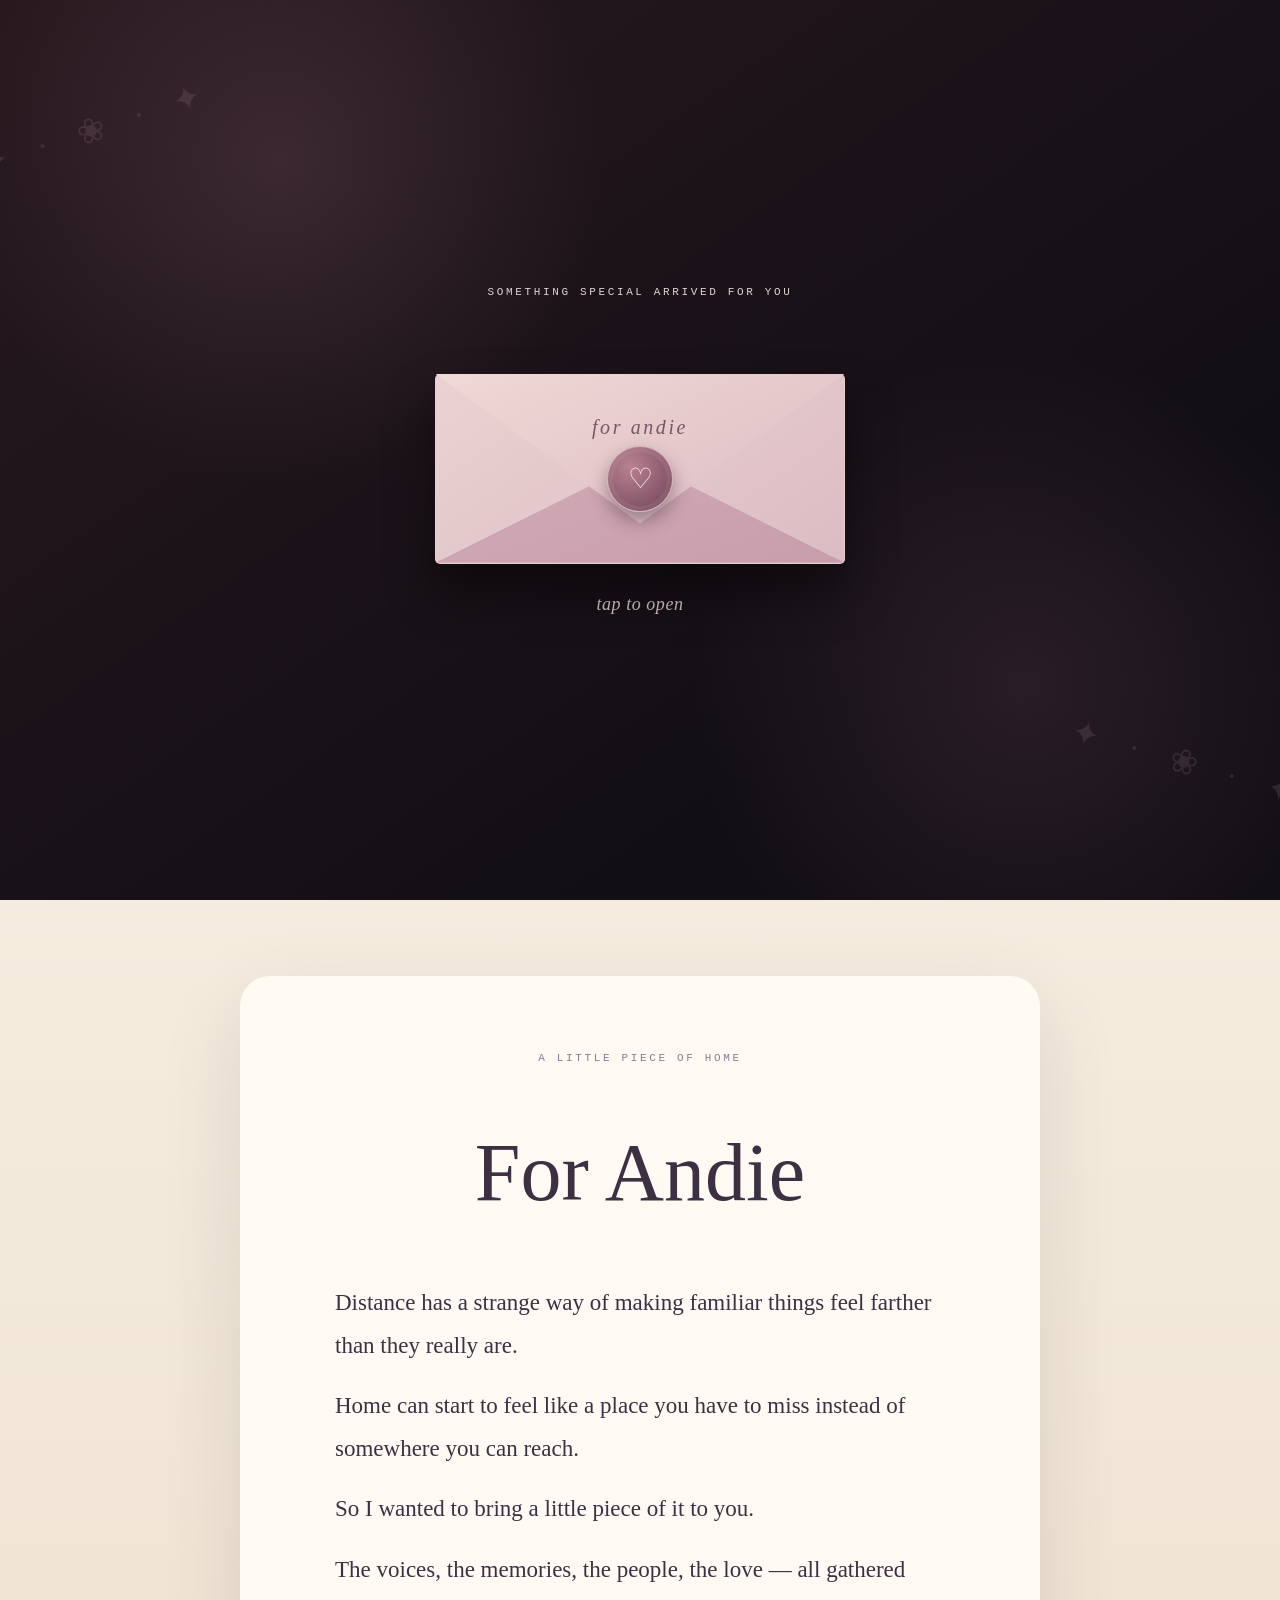
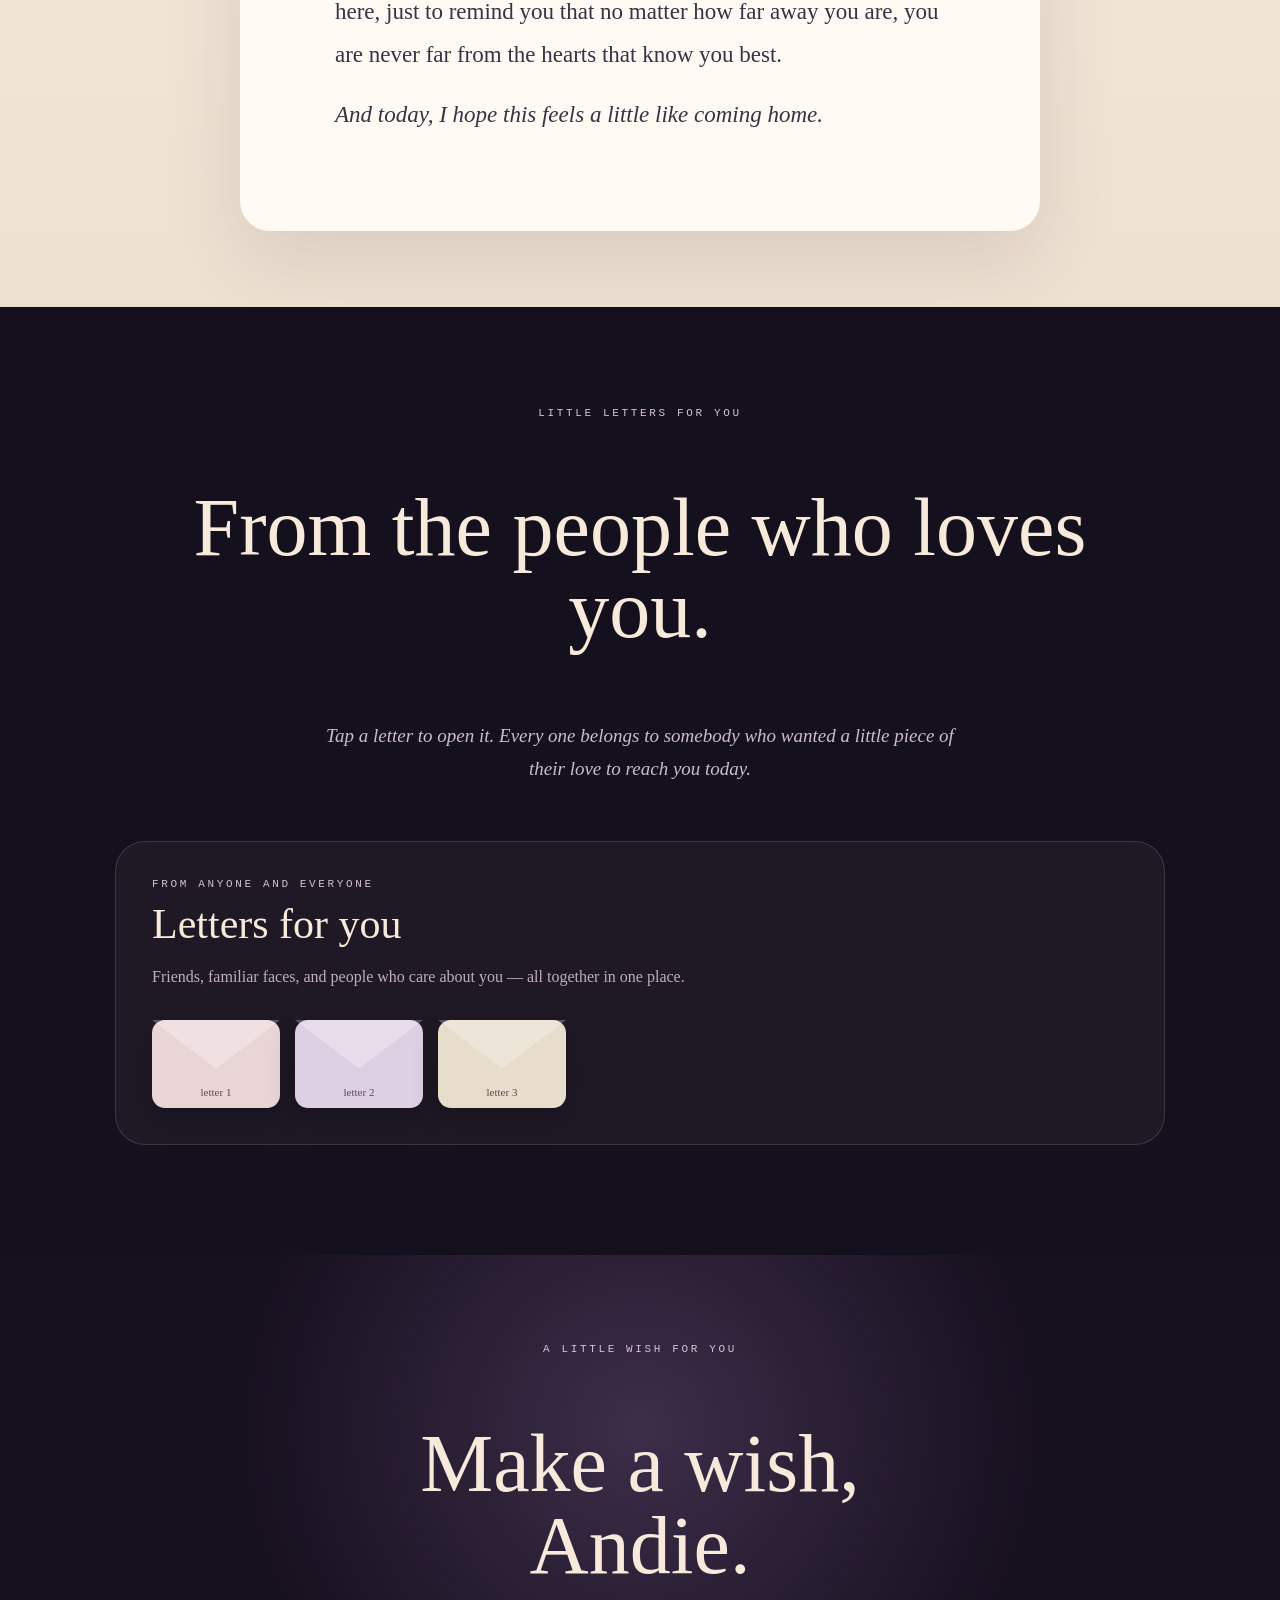
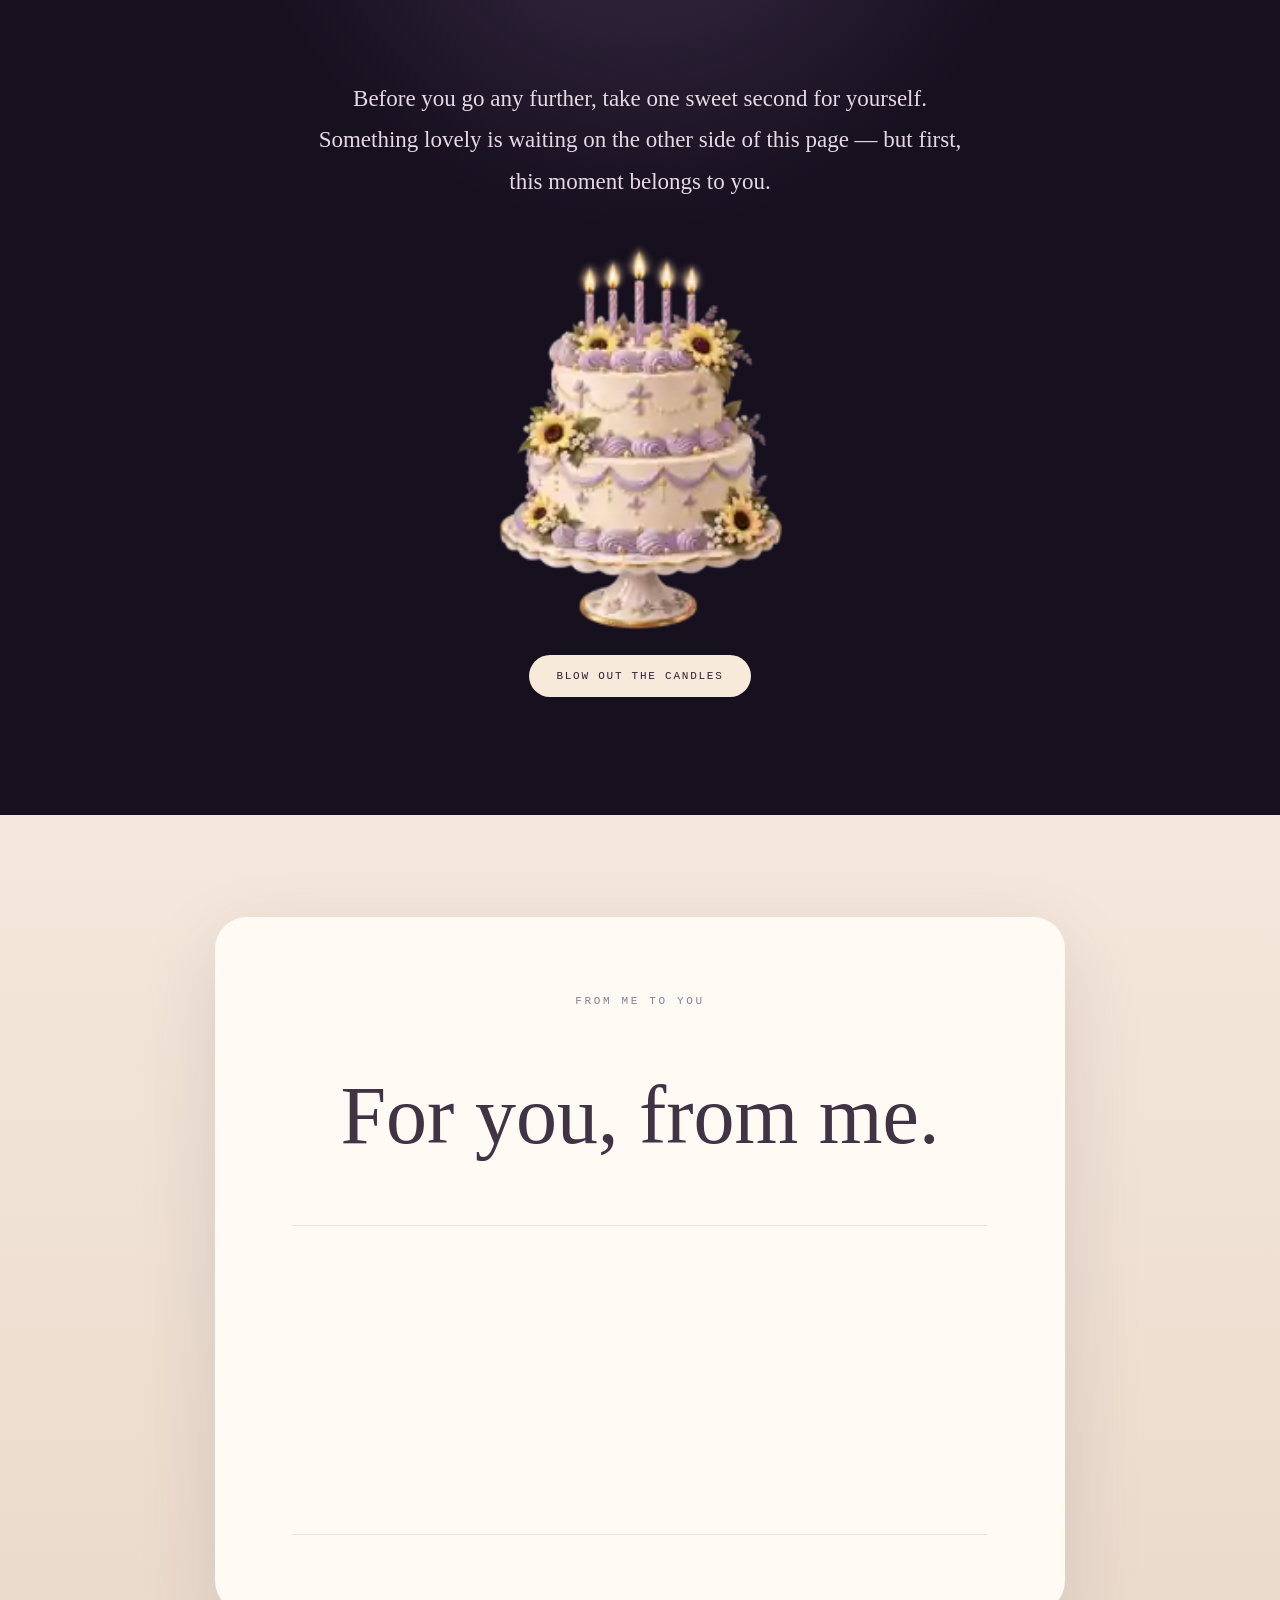
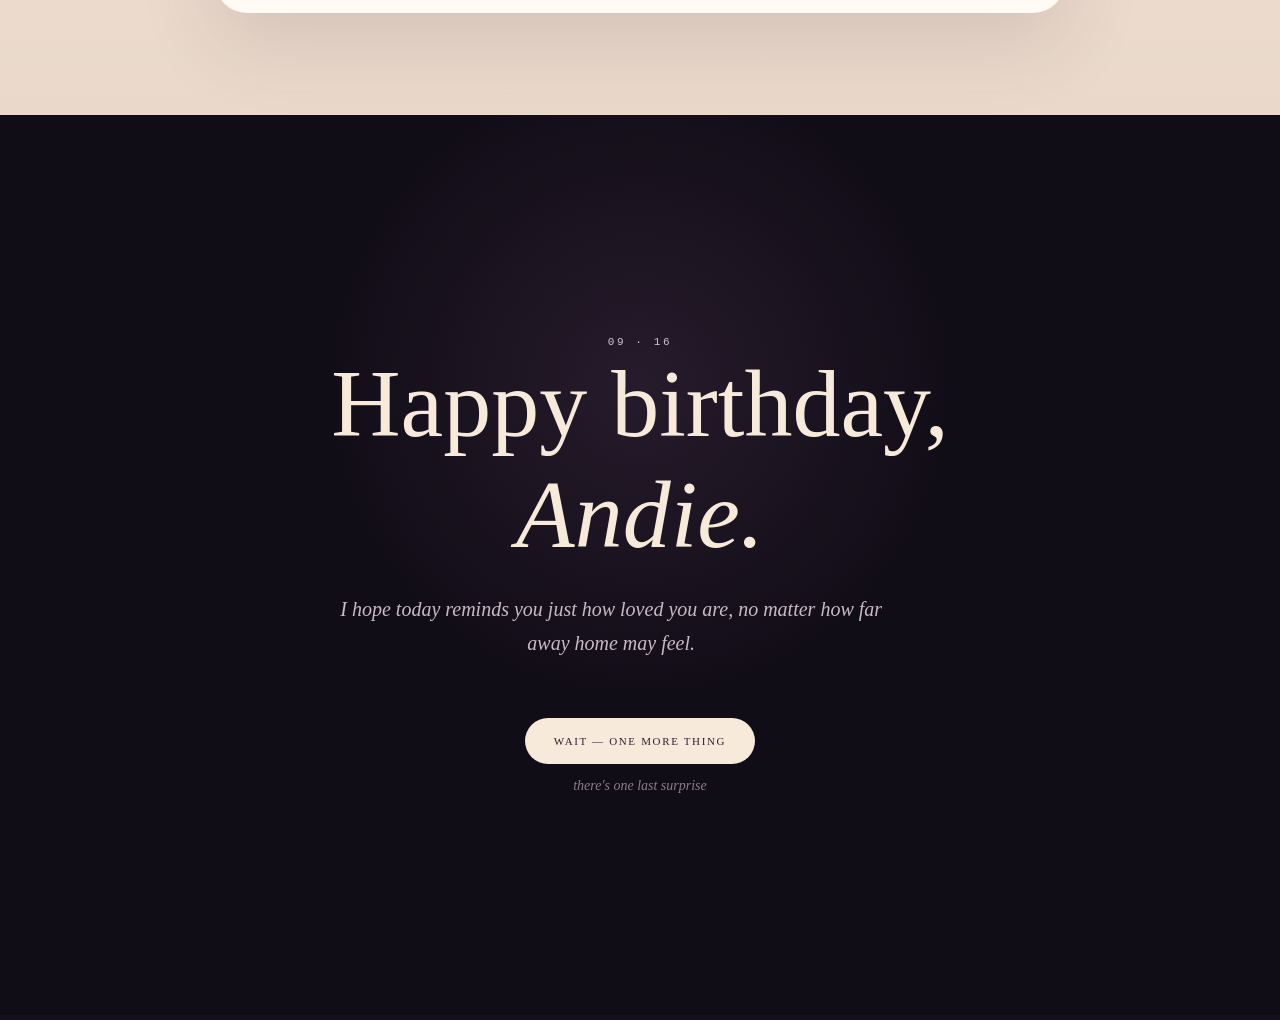
==== commit 02a19774: "Fix envelope alignment and closed state" ====
--- a/index.html
+++ b/index.html
@@ -1 +1 @@
-<!doctype html><html lang="en"><head><meta charset="utf-8"><meta name="viewport" content="width=device-width,initial-scale=1,viewport-fit=cover"><meta name="theme-color" content="#17101f"><title>Happy 20th Birthday Andie</title><style>*{box-sizing:border-box}html{scroll-behavior:smooth}body{margin:0;overflow-x:hidden;background:#15101d;color:#f7eadb;font-family:-apple-system,BlinkMacSystemFont,"Segoe UI",sans-serif}body.locked{overflow:hidden}button{font:inherit}.tiny{font:11px ui-monospace,monospace;letter-spacing:.24em;text-transform:uppercase;color:#d4c2d4}h1,h2,h3{font-family:Georgia,"Times New Roman",serif;font-weight:400}.btn{padding:15px 27px;border-radius:999px;border:1px solid #ffffff55;background:#ffffff0b;color:#f7eadb;cursor:pointer;font:11px ui-monospace,monospace;letter-spacing:.16em;text-transform:uppercase}.opener{position:fixed;z-index:100;inset:0;display:grid;place-items:center;overflow:hidden;padding:24px;background:radial-gradient(circle at 22% 18%,#8f66753b,transparent 26%),radial-gradient(circle at 80% 76%,#7b526238,transparent 27%),linear-gradient(145deg,#28191f,#120e15 72%);transition:opacity .8s,visibility .8s}.opener:before,.opener:after{content:'✦  ·  ❀  ·  ✦';position:absolute;color:#d6b7bd22;font:34px Georgia;letter-spacing:.35em;transform:rotate(-18deg)}.opener:before{left:-25px;top:12%}.opener:after{right:-30px;bottom:13%;transform:rotate(16deg)}.opener.gone{opacity:0;visibility:hidden;pointer-events:none}.openintro{text-align:center;width:min(560px,100%);position:relative;z-index:3}.openintro>.tiny{margin-bottom:36px;color:#e2d3d2}.envscene{position:relative;width:min(410px,90vw);height:290px;margin:auto;perspective:1100px;filter:drop-shadow(0 28px 25px #0007)}.bigletter{position:absolute;z-index:1;left:7%;right:7%;bottom:36px;height:205px;border-radius:4px;background:linear-gradient(135deg,#fffaf3,#f2e5dc);color:#72515d;display:grid;place-items:center;padding:25px;border:1px solid #fff9;transition:transform 1s cubic-bezier(.2,.8,.2,1);font:italic 25px Georgia;letter-spacing:.08em}.bigletter:before{content:'for andie';}.bigletter{font-size:0}.bigletter:before{font-size:25px}.envbody{position:absolute;z-index:3;left:0;right:0;bottom:0;height:190px;border-radius:5px;background:#d8b8bd;overflow:hidden;border:1px solid #f4dedb99}.envbody:before,.envbody:after{content:'';position:absolute;inset:0}.envbody:before{background:linear-gradient(145deg,#ead2d2,#dcbcc3);clip-path:polygon(0 0,50% 60%,100% 0,100% 100%,0 100%)}.envbody:after{background:linear-gradient(160deg,#d5adb9,#c89eac);clip-path:polygon(0 100%,50% 46%,100% 100%)}.flap{position:absolute;z-index:4;left:0;right:0;bottom:94px;height:158px;background:linear-gradient(155deg,#f0d9d6,#dcbcc3);clip-path:polygon(0 0,100% 0,50% 100%);transform-origin:50% 0;transition:transform .85s cubic-bezier(.2,.8,.2,1),z-index .1s .4s}.flap:after{content:'for andie';position:absolute;left:0;right:0;top:42px;color:#785764;font:italic 20px Georgia;letter-spacing:.13em;text-align:center}.seal{position:absolute;z-index:5;left:50%;bottom:105px;transform:translateX(-50%);width:66px;height:66px;border:1px solid #d8aeb6;border-radius:50%;background:radial-gradient(circle at 35% 30%,#b98291,#86566a 66%,#6f4358);color:#fff0ea;box-shadow:0 9px 18px #442d3d77,inset 0 0 0 5px #ffffff12;cursor:pointer;font:28px Georgia;transition:opacity .3s,transform .3s}.seal:after{content:'♡'}.opencopy{margin-top:30px;color:#d9c4c7;font:italic 18px Georgia;letter-spacing:.03em}.opener.opened .flap{transform:rotateX(180deg);z-index:0}.opener.opened .seal{opacity:0;transform:translateX(-50%) scale(.7);pointer-events:none}.opener.opened .bigletter{transform:translateY(-126px)}.opener.opened .opencopy{opacity:0}.party{position:absolute;z-index:2;inset:0;pointer-events:none;overflow:hidden}.confetti{position:absolute;top:-30px;width:9px;height:18px;border-radius:2px;opacity:0}.opener.opened .confetti{animation:fall 2.5s ease-out forwards}.balloon{position:absolute;bottom:-180px;width:58px;height:72px;border-radius:50% 50% 47% 47%;opacity:.95}.balloon:after{content:'';position:absolute;left:50%;top:69px;width:1px;height:95px;background:#ffffff55}.opener.opened .balloon{animation:rise 2.8s ease-out forwards}@keyframes fall{0%{opacity:1;transform:translateY(-30px) rotate(0)}100%{opacity:.9;transform:translateY(105vh) rotate(720deg)}}@keyframes rise{0%{transform:translateY(0) rotate(-3deg)}100%{transform:translateY(-125vh) rotate(7deg)}}.hero,.paper,.cake,.myletter,.falseend{min-height:100svh}.hero{display:grid;place-items:center;text-align:center;padding:24px;background:radial-gradient(circle at 50% 18%,#6f4d883d,transparent 34%),linear-gradient(#1c1426,#100c16)}.inner{width:min(850px,100%)}h1{font-size:clamp(55px,10vw,112px);line-height:.92;margin:24px 0 0}h1 span{display:block;font-style:italic;color:#fff2df}.date{margin-top:28px;font:12px ui-monospace;letter-spacing:.3em}.rule{width:48px;height:1px;background:#d8b36f;margin:26px auto}.hero p{font:italic clamp(21px,3vw,30px)/1.6 Georgia;color:#e8dbe7;max-width:650px;margin:auto}.hero .btn{margin-top:34px}.paper{display:grid;place-items:center;padding:76px 22px;background:linear-gradient(#f5ecdf,#eee1d1);color:#3d3043}.card{width:min(800px,100%);padding:clamp(38px,7vw,76px);background:#fffaf4;border-radius:30px;box-shadow:0 28px 80px #583d4e24}.card h2,.messages h2,.cake h2,.myletter h2{font-size:clamp(48px,8vw,82px);line-height:1}.card h2{text-align:center}.card p{font:clamp(18px,2.5vw,23px)/1.85 Georgia;max-width:610px;margin:0 auto 18px}.messages{padding:100px 20px 110px;text-align:center}.wrap{width:min(1050px,100%);margin:auto}.messages .lead{font:italic 19px/1.75 Georgia;color:#cbbdca;max-width:650px;margin:auto}.groups{display:grid;gap:30px;margin-top:55px}.group{padding:36px;border:1px solid #f7eadb24;border-radius:30px;background:#ffffff0a;text-align:left}.group h3{font-size:42px;margin:10px 0}.group p{font:16px/1.65 Georgia;color:#bfaebe}.letters{display:flex;gap:15px;flex-wrap:wrap;margin-top:30px}.envelope{width:128px;height:88px;border:0;border-radius:13px;background:#ead5d6;position:relative;box-shadow:0 12px 28px #0003;cursor:pointer;color:#5b485b;transition:.2s;isolation:isolate}.envelope:nth-child(3n+2){background:#ded0e3}.envelope:nth-child(3n){background:#e7ddca}.envelope:hover{transform:translateY(-4px) rotate(1deg)}.envelope:before{content:'';position:absolute;z-index:-1;inset:0;clip-path:polygon(0 0,50% 55%,100% 0);background:#ffffff42}.envelope span{position:absolute;inset:auto 8px 10px;text-align:center;font:11px ui-monospace}.cake{padding:88px 20px;display:grid;place-items:center;text-align:center;background:radial-gradient(circle at 50% 15%,#9f7ab847,transparent 34%),#17101f}.cakewrap{width:min(860px,100%);display:grid;justify-items:center}.cakecopy p{font:clamp(18px,2.3vw,23px)/1.8 Georgia;color:#e6d9e5;max-width:650px}.stage{width:min(500px,100%);min-height:430px;display:grid;place-items:center;cursor:pointer}.cakeimg{grid-area:1/1;width:min(100%,390px);height:auto;transition:.5s}.cakeimg.off{opacity:0}.stage.blown .cakeimg.on{opacity:0}.stage.blown .cakeimg.off{opacity:1}.actions{display:flex;gap:12px;flex-wrap:wrap}.primary{background:#f7eadb;color:#2c2032;border:0}.result{min-height:30px;font:italic 20px Georgia}.myletter{padding:90px 22px;display:grid;place-items:center;background:linear-gradient(#f4e8dc,#ead9ca);color:#403344}.myletterbox{width:min(850px,100%);min-height:620px;padding:clamp(42px,7vw,78px);border-radius:32px;background:#fffaf4;box-shadow:0 28px 80px #452d4424}.myletter h2{text-align:center}.blankletter{height:310px;border-top:1px solid #eadde4;border-bottom:1px solid #eadde4}.falseend{display:grid;place-items:center;text-align:center;padding:60px 22px;background:radial-gradient(circle at 50% 30%,#7c537e33,transparent 35%),#110d17}.falseend h2{font-size:clamp(54px,9vw,96px);margin:0 0 22px}.falseend p{font:italic 20px/1.7 Georgia;color:#c9bac8;max-width:560px}.waitbtn{margin-top:38px;padding:17px 29px;border-radius:999px;border:0;background:#f7eadb;color:#2c2032;cursor:pointer;font:11px ui-monospace;letter-spacing:.15em;text-transform:uppercase}.hint{display:block;margin-top:14px;color:#8e7c8e;font:italic 14px Georgia}.callie{display:none;min-height:100svh;background:radial-gradient(circle at 50% 12%,#fff8f3 0,transparent 34%),linear-gradient(#f5dede,#f8e9df);color:#4b3547;padding:78px 20px 95px;text-align:center}.callie.revealed{display:grid;place-items:center}.calliewrap{width:min(760px,100%)}.callietitle{margin:0 auto 28px}.callietitle .tiny{color:#9d718a;margin-bottom:14px}.callietitle h2{font-size:clamp(48px,8vw,76px);line-height:1.05;margin:0;color:#6d455f}.callietitle p{font:italic clamp(19px,3vw,25px)/1.5 Georgia;color:#9b7188;margin:10px 0 0}.callieartwrap{width:min(430px,92vw);margin:0 auto 30px}.callieart{display:block;width:100%;height:auto;object-fit:contain}.callieletter{width:min(700px,100%);margin:auto;background:#fffaf4;padding:clamp(32px,6vw,58px);border-radius:26px;box-shadow:0 25px 60px #65425021;text-align:left}.callieletter p{font:clamp(17px,2.2vw,21px)/1.75 Georgia;margin:0 0 14px;color:#574253}.sig{font-style:italic;color:#916a81!important}.trueend{display:none;padding:90px 22px 110px;text-align:center;background:#f8e9df;color:#4b3547}.trueend.revealed{display:block}.trueend h2{font-size:clamp(44px,7vw,76px);margin:0 0 18px}.trueend p{font:italic 19px Georgia;color:#806479}.modal{position:fixed;z-index:50;inset:0;display:none;place-items:center;padding:20px;background:#0d0912cc;backdrop-filter:blur(10px)}.modal.open{display:grid}.letterpaper{width:min(680px,100%);max-height:82svh;overflow:auto;background:#fffaf4;color:#443646;border-radius:24px;padding:clamp(32px,7vw,65px);box-shadow:0 30px 100px #0007;position:relative}.letterpaper h3{font-size:clamp(38px,7vw,60px);margin:0 0 24px}.letterpaper p{font:19px/1.8 Georgia;margin:0;color:#6f5c6d}.close{position:absolute;right:18px;top:18px;border:0;background:#eee0e2;color:#604b5d;border-radius:50%;width:38px;height:38px;cursor:pointer;font-size:20px}@media(max-width:700px){.group{padding:27px 20px}.letters{justify-content:center}.envelope{width:112px;height:78px}.stage{min-height:350px}.cakeimg{width:min(88vw,330px)}.callie{padding:62px 16px 80px}.callieartwrap{width:min(370px,90vw)}.envscene{height:270px}.bigletter{height:185px}.openintro>.tiny{margin-bottom:28px}}@media(prefers-reduced-motion:reduce){html{scroll-behavior:auto}.envelope,.cakeimg,.opener,.flap,.bigletter{transition:none}.opener.opened .confetti,.opener.opened .balloon{animation:none;display:none}}</style></head><body class="locked"><div class="opener" id="opener"><div class="party" id="party" aria-hidden="true"></div><div class="openintro"><div class="tiny">something special arrived for you</div><div class="envscene"><div class="bigletter">for andie ♡</div><div class="flap"></div><div class="envbody"></div><button class="seal" id="openEnvelope" aria-label="Open your birthday envelope"></button></div><div class="opencopy">tap to open</div></div></div><main><section class="hero"><div class="inner"><div class="tiny">September Sixteen</div><h1>Happy 20th Birthday<span>Andie</span></h1><div class="date">09 · 16</div><div class="rule"></div><p>if love could be gathered into one place, it might look like this</p><button class="btn" id="begin">Begin</button></div></section><section class="paper" id="intro"><div class="card"><div class="tiny" style="text-align:center;color:#8f7a91">a little piece of home</div><h2>For Andie</h2><p>Distance has a strange way of making familiar things feel farther than they really are.</p><p>Home can start to feel like a place you have to miss instead of somewhere you can reach.</p><p>So I wanted to bring a little piece of it to you.</p><p>The voices, the memories, the people, the love — all gathered here, just to remind you that no matter how far away you are, you are never far from the hearts that know you best.</p><p><em>And today, I hope this feels a little like coming home.</em></p></div></section><section class="messages"><div class="wrap"><div class="tiny">little letters for you</div><h2>From the people who loves you.</h2><p class="lead">Tap a letter to open it. Every one belongs to somebody who wanted a little piece of their love to reach you today.</p><div class="groups"><div class="group"><div class="tiny">from anyone and everyone</div><h3>Letters for you</h3><p>Friends, familiar faces, and people who care about you — all together in one place.</p><div class="letters"><button class="envelope" data-name="Letter 1"><span>letter 1</span></button><button class="envelope" data-name="Letter 2"><span>letter 2</span></button><button class="envelope" data-name="Letter 3"><span>letter 3</span></button></div></div></div></div></section><section class="cake" id="cake"><div class="cakewrap"><div class="tiny">a little wish for you</div><h2>Make a wish,<br>Andie.</h2><div class="cakecopy"><p>Before you go any further, take one sweet second for yourself. Something lovely is waiting on the other side of this page — but first, this moment belongs to you.</p></div><div class="stage" id="stage" role="button" tabindex="0" aria-label="Blow out the birthday candles"><img class="cakeimg on" id="cakeLit" alt="Birthday cake with lit candles"><img class="cakeimg off" id="cakeUnlit" alt="Birthday cake with candles blown out"></div><div class="actions"><button class="btn primary" id="wish" disabled>Loading candles...</button><button class="btn" id="keep" hidden>Keep going</button></div><div class="result" id="result"></div></div></section><section class="myletter" id="myletter"><div class="myletterbox"><div class="tiny" style="text-align:center;color:#8f7a91">from me to you</div><h2>For you, from me.</h2><div class="blankletter"></div></div></section><section class="falseend" id="ending"><div><div class="tiny">09 · 16</div><h2>Happy birthday,<br><em>Andie.</em></h2><p>I hope today reminds you just how loved you are, no matter how far away home may feel.</p><button class="waitbtn" id="wait">Wait — one more thing</button><span class="hint">there's one last surprise</span></div></section><section class="callie" id="callie"><div class="calliewrap"><header class="callietitle"><div class="tiny">one more message</div><h2>Surprise!</h2><p>someone still wanted to say something...</p></header><div class="callieartwrap"><img class="callieart" src="assets/callie-pixel.png.PNG" alt="Pixel artwork of Callie wearing a birthday hat"></div><div class="callieletter"><p>hi mama</p><p>it is callie</p><p>i learned how to type for your birfday. it was very hard because my paws are round.</p><p>i heard you miss me a lot.</p><p>i miss you too.</p><p>i know you are very far away and sometimes you get sad because you cannot see me or hold me.</p><p>but dont be sad okay</p><p>i did not forget you.</p><p>i could never forget my person.</p><p>you were there for me and i was there for you when things were hard. and just because you are far away now doesnt mean i stopped being your little baby.</p><p>i am still here. probably sleeping somewhere. probably thinking about food. probably being extremely beautiful.</p><p>and i will be here when you come back too.</p><p>so if you miss me really really bad just remember that somewhere very far away there is a little cat who still knows exactly who her person is.</p><p>and fortunately that person is you.<br>forever.</p><p>okay enough feelings this is embarrassing.</p><p>happy birfday mama</p><p>come back when you can.<br>i will wait.</p><p class="sig">love, callie</p><p class="sig">ps. bring me something<br>ps ps. i love you<br>ps ps ps. meow</p></div></div></section><section class="trueend" id="trueend"><h2>and that's really it.</h2><p>happy birthday, andie.</p></section></main><div class="modal" id="letterModal"><article class="letterpaper"><button class="close" id="closeLetter" aria-label="Close letter">×</button><div class="tiny" style="color:#9a8297">a letter for you</div><h3 id="letterName"></h3><p>This letter is saved for a message that will be added here.</p></article></div><script>const $=id=>document.getElementById(id),go=id=>$(id).scrollIntoView({behavior:matchMedia('(prefers-reduced-motion:reduce)').matches?'auto':'smooth'});const opener=$('opener'),party=$('party'),openEnvelope=$('openEnvelope');const colors=['#d8b36f','#d7a7ba','#9f86b8','#a9b98d','#f4e6d7'];for(let i=0;i<44;i++){const c=document.createElement('i');c.className='confetti';c.style.left=(Math.random()*100)+'%';c.style.background=colors[i%colors.length];c.style.animationDelay=(Math.random()*.55)+'s';c.style.transform='rotate('+(Math.random()*180)+'deg)';party.appendChild(c)}for(let i=0;i<8;i++){const b=document.createElement('i');b.className='balloon';b.style.left=(4+i*13)+'%';b.style.background=colors[(i+1)%colors.length];b.style.animationDelay=(i*.11)+'s';party.appendChild(b)}openEnvelope.onclick=()=>{opener.classList.add('opened');setTimeout(()=>{opener.classList.add('gone');document.body.classList.remove('locked')},2600)};$('begin').onclick=()=>go('intro');const wish=$('wish'),lit=$('cakeLit'),unlit=$('cakeUnlit'),stage=$('stage'),keep=$('keep'),result=$('result');Promise.all([fetch('assets/cake-lit.b64').then(r=>r.text()),fetch('assets/cake-unlit.b64').then(r=>r.text())]).then(([a,b])=>{lit.src='data:image/webp;base64,'+a.trim();unlit.src='data:image/webp;base64,'+b.trim();wish.disabled=false;wish.textContent='Blow out the candles'}).catch(()=>{wish.textContent='Blow out the candles';wish.disabled=false});const blow=()=>{if(wish.disabled)return;stage.classList.add('blown');wish.disabled=true;wish.textContent='Wish made';keep.hidden=false;result.textContent='Wish made. Okay... keep going.'};wish.onclick=blow;stage.onclick=blow;stage.onkeydown=e=>{if(e.key==='Enter'||e.key===' '){e.preventDefault();blow()}};keep.onclick=()=>go('myletter');$('wait').onclick=()=>{$('callie').classList.add('revealed');$('trueend').classList.add('revealed');setTimeout(()=>go('callie'),50)};const modal=$('letterModal'),nameEl=$('letterName');document.querySelectorAll('.envelope').forEach(e=>e.onclick=()=>{nameEl.textContent=e.dataset.name;modal.classList.add('open');document.body.style.overflow='hidden'});const closeModal=()=>{modal.classList.remove('open');document.body.style.overflow=''};$('closeLetter').onclick=closeModal;modal.onclick=e=>{if(e.target===modal)closeModal()};document.addEventListener('keydown',e=>{if(e.key==='Escape')closeModal()});</script></body></html>+<!doctype html><html lang="en"><head><meta charset="utf-8"><meta name="viewport" content="width=device-width,initial-scale=1,viewport-fit=cover"><meta name="theme-color" content="#17101f"><title>Happy 20th Birthday Andie</title><style>*{box-sizing:border-box}html{scroll-behavior:smooth}body{margin:0;overflow-x:hidden;background:#15101d;color:#f7eadb;font-family:-apple-system,BlinkMacSystemFont,"Segoe UI",sans-serif}body.locked{overflow:hidden}button{font:inherit}.tiny{font:11px ui-monospace,monospace;letter-spacing:.24em;text-transform:uppercase;color:#d4c2d4}h1,h2,h3{font-family:Georgia,"Times New Roman",serif;font-weight:400}.btn{padding:15px 27px;border-radius:999px;border:1px solid #ffffff55;background:#ffffff0b;color:#f7eadb;cursor:pointer;font:11px ui-monospace,monospace;letter-spacing:.16em;text-transform:uppercase}.opener{position:fixed;z-index:100;inset:0;display:grid;place-items:center;overflow:hidden;padding:24px;background:radial-gradient(circle at 22% 18%,#8f66753b,transparent 26%),radial-gradient(circle at 80% 76%,#7b526238,transparent 27%),linear-gradient(145deg,#28191f,#120e15 72%);transition:opacity .8s,visibility .8s}.opener:before,.opener:after{content:'✦  ·  ❀  ·  ✦';position:absolute;color:#d6b7bd22;font:34px Georgia;letter-spacing:.35em;transform:rotate(-18deg)}.opener:before{left:-25px;top:12%}.opener:after{right:-30px;bottom:13%;transform:rotate(16deg)}.opener.gone{opacity:0;visibility:hidden;pointer-events:none}.openintro{text-align:center;width:min(560px,100%);position:relative;z-index:3}.openintro>.tiny{margin-bottom:36px;color:#e2d3d2}.envscene{position:relative;width:min(410px,90vw);height:230px;margin:auto;perspective:1100px;filter:drop-shadow(0 28px 25px #0007)}.bigletter{position:absolute;z-index:2;left:7%;right:7%;bottom:12px;height:178px;border-radius:4px;background:linear-gradient(135deg,#fffaf3,#f2e5dc);color:#72515d;display:grid;place-items:center;padding:25px;border:1px solid #fff9;transition:transform 1s cubic-bezier(.2,.8,.2,1);font-size:0;letter-spacing:.08em}.bigletter:before{content:'for andie';font:italic 25px Georgia}.envbody{position:absolute;z-index:4;left:0;right:0;bottom:0;height:190px;border-radius:5px;background:#d8b8bd;overflow:hidden;border:1px solid #f4dedb99}.envbody:before,.envbody:after{content:'';position:absolute;inset:0}.envbody:before{background:linear-gradient(145deg,#ead2d2,#dcbcc3);clip-path:polygon(0 0,50% 60%,100% 0,100% 100%,0 100%)}.envbody:after{background:linear-gradient(160deg,#d5adb9,#c89eac);clip-path:polygon(0 100%,50% 46%,100% 100%)}.flap{position:absolute;z-index:5;left:0;right:0;top:40px;height:150px;background:linear-gradient(155deg,#f0d9d6,#dcbcc3);clip-path:polygon(0 0,100% 0,50% 100%);transform-origin:50% 0;transition:transform .85s cubic-bezier(.2,.8,.2,1),z-index 0s .42s}.flap:after{content:'for andie';position:absolute;left:0;right:0;top:42px;color:#785764;font:italic 20px Georgia;letter-spacing:.13em;text-align:center}.seal{position:absolute;z-index:6;left:50%;top:112px;transform:translateX(-50%);width:66px;height:66px;border:1px solid #d8aeb6;border-radius:50%;background:radial-gradient(circle at 35% 30%,#b98291,#86566a 66%,#6f4358);color:#fff0ea;box-shadow:0 9px 18px #442d3d77,inset 0 0 0 5px #ffffff12;cursor:pointer;font:28px Georgia;transition:opacity .3s,transform .3s}.seal:after{content:'♡'}.opencopy{margin-top:30px;color:#d9c4c7;font:italic 18px Georgia;letter-spacing:.03em}.opener.opened .flap{transform:rotateX(180deg);z-index:1}.opener.opened .seal{opacity:0;transform:translateX(-50%) scale(.7);pointer-events:none}.opener.opened .bigletter{transform:translateY(-155px)}.opener.opened .opencopy{opacity:0}.party{position:absolute;z-index:2;inset:0;pointer-events:none;overflow:hidden}.confetti{position:absolute;top:-30px;width:9px;height:18px;border-radius:2px;opacity:0}.opener.opened .confetti{animation:fall 2.5s ease-out forwards}.balloon{position:absolute;bottom:-180px;width:58px;height:72px;border-radius:50% 50% 47% 47%;opacity:.95}.balloon:after{content:'';position:absolute;left:50%;top:69px;width:1px;height:95px;background:#ffffff55}.opener.opened .balloon{animation:rise 2.8s ease-out forwards}@keyframes fall{0%{opacity:1;transform:translateY(-30px) rotate(0)}100%{opacity:.9;transform:translateY(105vh) rotate(720deg)}}@keyframes rise{0%{transform:translateY(0) rotate(-3deg)}100%{transform:translateY(-125vh) rotate(7deg)}}.hero,.paper,.cake,.myletter,.falseend{min-height:100svh}.hero{display:grid;place-items:center;text-align:center;padding:24px;background:radial-gradient(circle at 50% 18%,#6f4d883d,transparent 34%),linear-gradient(#1c1426,#100c16)}.inner{width:min(850px,100%)}h1{font-size:clamp(55px,10vw,112px);line-height:.92;margin:24px 0 0}h1 span{display:block;font-style:italic;color:#fff2df}.date{margin-top:28px;font:12px ui-monospace;letter-spacing:.3em}.rule{width:48px;height:1px;background:#d8b36f;margin:26px auto}.hero p{font:italic clamp(21px,3vw,30px)/1.6 Georgia;color:#e8dbe7;max-width:650px;margin:auto}.hero .btn{margin-top:34px}.paper{display:grid;place-items:center;padding:76px 22px;background:linear-gradient(#f5ecdf,#eee1d1);color:#3d3043}.card{width:min(800px,100%);padding:clamp(38px,7vw,76px);background:#fffaf4;border-radius:30px;box-shadow:0 28px 80px #583d4e24}.card h2,.messages h2,.cake h2,.myletter h2{font-size:clamp(48px,8vw,82px);line-height:1}.card h2{text-align:center}.card p{font:clamp(18px,2.5vw,23px)/1.85 Georgia;max-width:610px;margin:0 auto 18px}.messages{padding:100px 20px 110px;text-align:center}.wrap{width:min(1050px,100%);margin:auto}.messages .lead{font:italic 19px/1.75 Georgia;color:#cbbdca;max-width:650px;margin:auto}.groups{display:grid;gap:30px;margin-top:55px}.group{padding:36px;border:1px solid #f7eadb24;border-radius:30px;background:#ffffff0a;text-align:left}.group h3{font-size:42px;margin:10px 0}.group p{font:16px/1.65 Georgia;color:#bfaebe}.letters{display:flex;gap:15px;flex-wrap:wrap;margin-top:30px}.envelope{width:128px;height:88px;border:0;border-radius:13px;background:#ead5d6;position:relative;box-shadow:0 12px 28px #0003;cursor:pointer;color:#5b485b;transition:.2s;isolation:isolate}.envelope:nth-child(3n+2){background:#ded0e3}.envelope:nth-child(3n){background:#e7ddca}.envelope:hover{transform:translateY(-4px) rotate(1deg)}.envelope:before{content:'';position:absolute;z-index:-1;inset:0;clip-path:polygon(0 0,50% 55%,100% 0);background:#ffffff42}.envelope span{position:absolute;inset:auto 8px 10px;text-align:center;font:11px ui-monospace}.cake{padding:88px 20px;display:grid;place-items:center;text-align:center;background:radial-gradient(circle at 50% 15%,#9f7ab847,transparent 34%),#17101f}.cakewrap{width:min(860px,100%);display:grid;justify-items:center}.cakecopy p{font:clamp(18px,2.3vw,23px)/1.8 Georgia;color:#e6d9e5;max-width:650px}.stage{width:min(500px,100%);min-height:430px;display:grid;place-items:center;cursor:pointer}.cakeimg{grid-area:1/1;width:min(100%,390px);height:auto;transition:.5s}.cakeimg.off{opacity:0}.stage.blown .cakeimg.on{opacity:0}.stage.blown .cakeimg.off{opacity:1}.actions{display:flex;gap:12px;flex-wrap:wrap}.primary{background:#f7eadb;color:#2c2032;border:0}.result{min-height:30px;font:italic 20px Georgia}.myletter{padding:90px 22px;display:grid;place-items:center;background:linear-gradient(#f4e8dc,#ead9ca);color:#403344}.myletterbox{width:min(850px,100%);min-height:620px;padding:clamp(42px,7vw,78px);border-radius:32px;background:#fffaf4;box-shadow:0 28px 80px #452d4424}.myletter h2{text-align:center}.blankletter{height:310px;border-top:1px solid #eadde4;border-bottom:1px solid #eadde4}.falseend{display:grid;place-items:center;text-align:center;padding:60px 22px;background:radial-gradient(circle at 50% 30%,#7c537e33,transparent 35%),#110d17}.falseend h2{font-size:clamp(54px,9vw,96px);margin:0 0 22px}.falseend p{font:italic 20px/1.7 Georgia;color:#c9bac8;max-width:560px}.waitbtn{margin-top:38px;padding:17px 29px;border-radius:999px;border:0;background:#f7eadb;color:#2c2032;cursor:pointer;font:11px ui-monospace;letter-spacing:.15em;text-transform:uppercase}.hint{display:block;margin-top:14px;color:#8e7c8e;font:italic 14px Georgia}.callie{display:none;min-height:100svh;background:radial-gradient(circle at 50% 12%,#fff8f3 0,transparent 34%),linear-gradient(#f5dede,#f8e9df);color:#4b3547;padding:78px 20px 95px;text-align:center}.callie.revealed{display:grid;place-items:center}.calliewrap{width:min(760px,100%)}.callietitle{margin:0 auto 28px}.callietitle .tiny{color:#9d718a;margin-bottom:14px}.callietitle h2{font-size:clamp(48px,8vw,76px);line-height:1.05;margin:0;color:#6d455f}.callietitle p{font:italic clamp(19px,3vw,25px)/1.5 Georgia;color:#9b7188;margin:10px 0 0}.callieartwrap{width:min(430px,92vw);margin:0 auto 30px}.callieart{display:block;width:100%;height:auto;object-fit:contain}.callieletter{width:min(700px,100%);margin:auto;background:#fffaf4;padding:clamp(32px,6vw,58px);border-radius:26px;box-shadow:0 25px 60px #65425021;text-align:left}.callieletter p{font:clamp(17px,2.2vw,21px)/1.75 Georgia;margin:0 0 14px;color:#574253}.sig{font-style:italic;color:#916a81!important}.trueend{display:none;padding:90px 22px 110px;text-align:center;background:#f8e9df;color:#4b3547}.trueend.revealed{display:block}.trueend h2{font-size:clamp(44px,7vw,76px);margin:0 0 18px}.trueend p{font:italic 19px Georgia;color:#806479}.modal{position:fixed;z-index:50;inset:0;display:none;place-items:center;padding:20px;background:#0d0912cc;backdrop-filter:blur(10px)}.modal.open{display:grid}.letterpaper{width:min(680px,100%);max-height:82svh;overflow:auto;background:#fffaf4;color:#443646;border-radius:24px;padding:clamp(32px,7vw,65px);box-shadow:0 30px 100px #0007;position:relative}.letterpaper h3{font-size:clamp(38px,7vw,60px);margin:0 0 24px}.letterpaper p{font:19px/1.8 Georgia;margin:0;color:#6f5c6d}.close{position:absolute;right:18px;top:18px;border:0;background:#eee0e2;color:#604b5d;border-radius:50%;width:38px;height:38px;cursor:pointer;font-size:20px}@media(max-width:700px){.group{padding:27px 20px}.letters{justify-content:center}.envelope{width:112px;height:78px}.stage{min-height:350px}.cakeimg{width:min(88vw,330px)}.callie{padding:62px 16px 80px}.callieartwrap{width:min(370px,90vw)}.envscene{height:215px;width:min(390px,90vw)}.bigletter{height:165px;bottom:10px}.flap{top:25px;height:150px}.seal{top:96px}.openintro>.tiny{margin-bottom:30px}}@media(prefers-reduced-motion:reduce){html{scroll-behavior:auto}.envelope,.cakeimg,.opener,.flap,.bigletter{transition:none}.opener.opened .confetti,.opener.opened .balloon{animation:none;display:none}}</style></head><body class="locked"><div class="opener" id="opener"><div class="party" id="party" aria-hidden="true"></div><div class="openintro"><div class="tiny">something special arrived for you</div><div class="envscene"><div class="bigletter" aria-hidden="true"></div><div class="flap"></div><div class="envbody"></div><button class="seal" id="openEnvelope" aria-label="Open your birthday envelope"></button></div><div class="opencopy">tap to open</div></div></div><main><section class="hero"><div class="inner"><div class="tiny">September Sixteen</div><h1>Happy 20th Birthday<span>Andie</span></h1><div class="date">09 · 16</div><div class="rule"></div><p>if love could be gathered into one place, it might look like this</p><button class="btn" id="begin">Begin</button></div></section><section class="paper" id="intro"><div class="card"><div class="tiny" style="text-align:center;color:#8f7a91">a little piece of home</div><h2>For Andie</h2><p>Distance has a strange way of making familiar things feel farther than they really are.</p><p>Home can start to feel like a place you have to miss instead of somewhere you can reach.</p><p>So I wanted to bring a little piece of it to you.</p><p>The voices, the memories, the people, the love — all gathered here, just to remind you that no matter how far away you are, you are never far from the hearts that know you best.</p><p><em>And today, I hope this feels a little like coming home.</em></p></div></section><section class="messages"><div class="wrap"><div class="tiny">little letters for you</div><h2>From the people who loves you.</h2><p class="lead">Tap a letter to open it. Every one belongs to somebody who wanted a little piece of their love to reach you today.</p><div class="groups"><div class="group"><div class="tiny">from anyone and everyone</div><h3>Letters for you</h3><p>Friends, familiar faces, and people who care about you — all together in one place.</p><div class="letters"><button class="envelope" data-name="Letter 1"><span>letter 1</span></button><button class="envelope" data-name="Letter 2"><span>letter 2</span></button><button class="envelope" data-name="Letter 3"><span>letter 3</span></button></div></div></div></div></section><section class="cake" id="cake"><div class="cakewrap"><div class="tiny">a little wish for you</div><h2>Make a wish,<br>Andie.</h2><div class="cakecopy"><p>Before you go any further, take one sweet second for yourself. Something lovely is waiting on the other side of this page — but first, this moment belongs to you.</p></div><div class="stage" id="stage" role="button" tabindex="0" aria-label="Blow out the birthday candles"><img class="cakeimg on" id="cakeLit" alt="Birthday cake with lit candles"><img class="cakeimg off" id="cakeUnlit" alt="Birthday cake with candles blown out"></div><div class="actions"><button class="btn primary" id="wish" disabled>Loading candles...</button><button class="btn" id="keep" hidden>Keep going</button></div><div class="result" id="result"></div></div></section><section class="myletter" id="myletter"><div class="myletterbox"><div class="tiny" style="text-align:center;color:#8f7a91">from me to you</div><h2>For you, from me.</h2><div class="blankletter"></div></div></section><section class="falseend" id="ending"><div><div class="tiny">09 · 16</div><h2>Happy birthday,<br><em>Andie.</em></h2><p>I hope today reminds you just how loved you are, no matter how far away home may feel.</p><button class="waitbtn" id="wait">Wait — one more thing</button><span class="hint">there's one last surprise</span></div></section><section class="callie" id="callie"><div class="calliewrap"><header class="callietitle"><div class="tiny">one more message</div><h2>Surprise!</h2><p>someone still wanted to say something...</p></header><div class="callieartwrap"><img class="callieart" src="assets/callie-pixel.png.PNG" alt="Pixel artwork of Callie wearing a birthday hat"></div><div class="callieletter"><p>hi mama</p><p>it is callie</p><p>i learned how to type for your birfday. it was very hard because my paws are round.</p><p>i heard you miss me a lot.</p><p>i miss you too.</p><p>i know you are very far away and sometimes you get sad because you cannot see me or hold me.</p><p>but dont be sad okay</p><p>i did not forget you.</p><p>i could never forget my person.</p><p>you were there for me and i was there for you when things were hard. and just because you are far away now doesnt mean i stopped being your little baby.</p><p>i am still here. probably sleeping somewhere. probably thinking about food. probably being extremely beautiful.</p><p>and i will be here when you come back too.</p><p>so if you miss me really really bad just remember that somewhere very far away there is a little cat who still knows exactly who her person is.</p><p>and fortunately that person is you.<br>forever.</p><p>okay enough feelings this is embarrassing.</p><p>happy birfday mama</p><p>come back when you can.<br>i will wait.</p><p class="sig">love, callie</p><p class="sig">ps. bring me something<br>ps ps. i love you<br>ps ps ps. meow</p></div></div></section><section class="trueend" id="trueend"><h2>and that's really it.</h2><p>happy birthday, andie.</p></section></main><div class="modal" id="letterModal"><article class="letterpaper"><button class="close" id="closeLetter" aria-label="Close letter">×</button><div class="tiny" style="color:#9a8297">a letter for you</div><h3 id="letterName"></h3><p>This letter is saved for a message that will be added here.</p></article></div><script>const $=id=>document.getElementById(id),go=id=>$(id).scrollIntoView({behavior:matchMedia('(prefers-reduced-motion:reduce)').matches?'auto':'smooth'});const opener=$('opener'),party=$('party'),openEnvelope=$('openEnvelope');const colors=['#d8b36f','#d7a7ba','#9f86b8','#a9b98d','#f4e6d7'];for(let i=0;i<44;i++){const c=document.createElement('i');c.className='confetti';c.style.left=(Math.random()*100)+'%';c.style.background=colors[i%colors.length];c.style.animationDelay=(Math.random()*.55)+'s';c.style.transform='rotate('+(Math.random()*180)+'deg)';party.appendChild(c)}for(let i=0;i<8;i++){const b=document.createElement('i');b.className='balloon';b.style.left=(4+i*13)+'%';b.style.background=colors[(i+1)%colors.length];b.style.animationDelay=(i*.11)+'s';party.appendChild(b)}openEnvelope.onclick=()=>{opener.classList.add('opened');setTimeout(()=>{opener.classList.add('gone');document.body.classList.remove('locked')},2600)};$('begin').onclick=()=>go('intro');const wish=$('wish'),lit=$('cakeLit'),unlit=$('cakeUnlit'),stage=$('stage'),keep=$('keep'),result=$('result');Promise.all([fetch('assets/cake-lit.b64').then(r=>r.text()),fetch('assets/cake-unlit.b64').then(r=>r.text())]).then(([a,b])=>{lit.src='data:image/webp;base64,'+a.trim();unlit.src='data:image/webp;base64,'+b.trim();wish.disabled=false;wish.textContent='Blow out the candles'}).catch(()=>{wish.textContent='Blow out the candles';wish.disabled=false});const blow=()=>{if(wish.disabled)return;stage.classList.add('blown');wish.disabled=true;wish.textContent='Wish made';keep.hidden=false;result.textContent='Wish made. Okay... keep going.'};wish.onclick=blow;stage.onclick=blow;stage.onkeydown=e=>{if(e.key==='Enter'||e.key===' '){e.preventDefault();blow()}};keep.onclick=()=>go('myletter');$('wait').onclick=()=>{$('callie').classList.add('revealed');$('trueend').classList.add('revealed');setTimeout(()=>go('callie'),50)};const modal=$('letterModal'),nameEl=$('letterName');document.querySelectorAll('.envelope').forEach(e=>e.onclick=()=>{nameEl.textContent=e.dataset.name;modal.classList.add('open');document.body.style.overflow='hidden'});const closeModal=()=>{modal.classList.remove('open');document.body.style.overflow=''};$('closeLetter').onclick=closeModal;modal.onclick=e=>{if(e.target===modal)closeModal()};document.addEventListener('keydown',e=>{if(e.key==='Escape')closeModal()});</script></body></html>
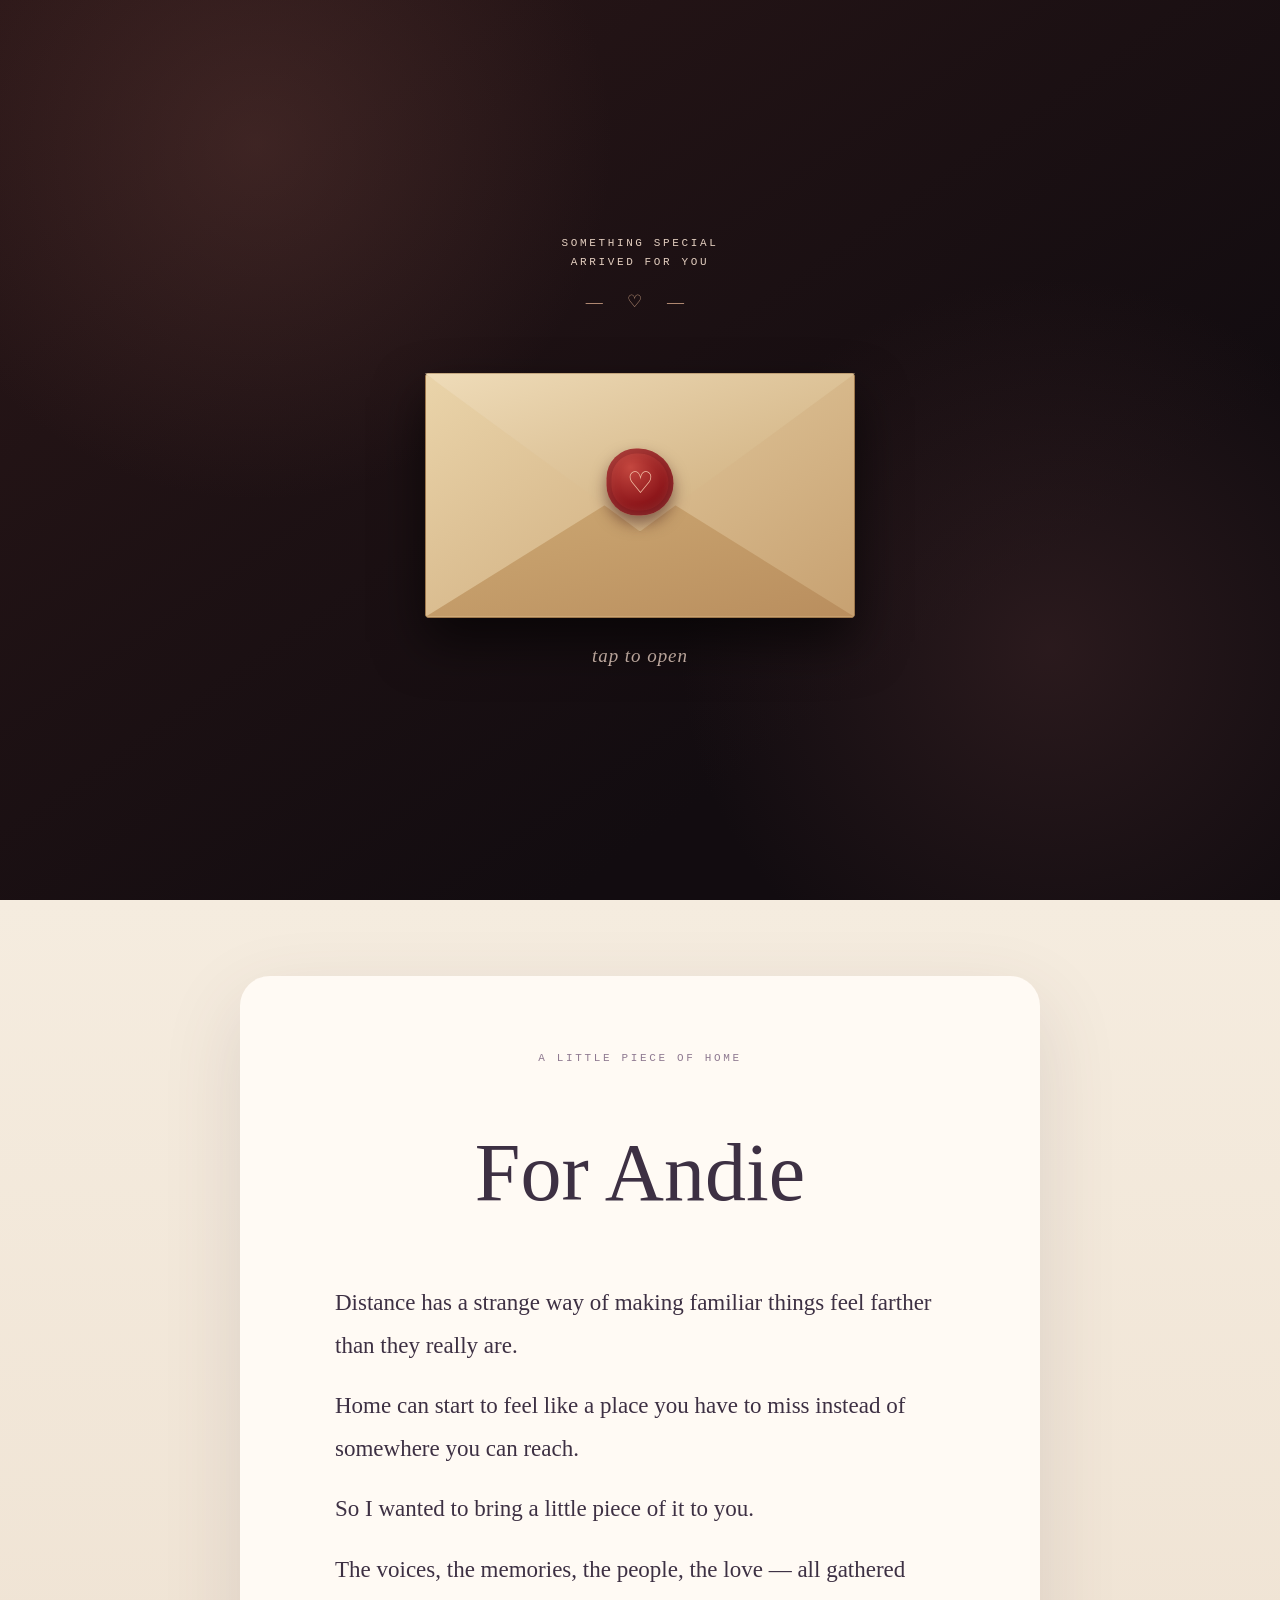
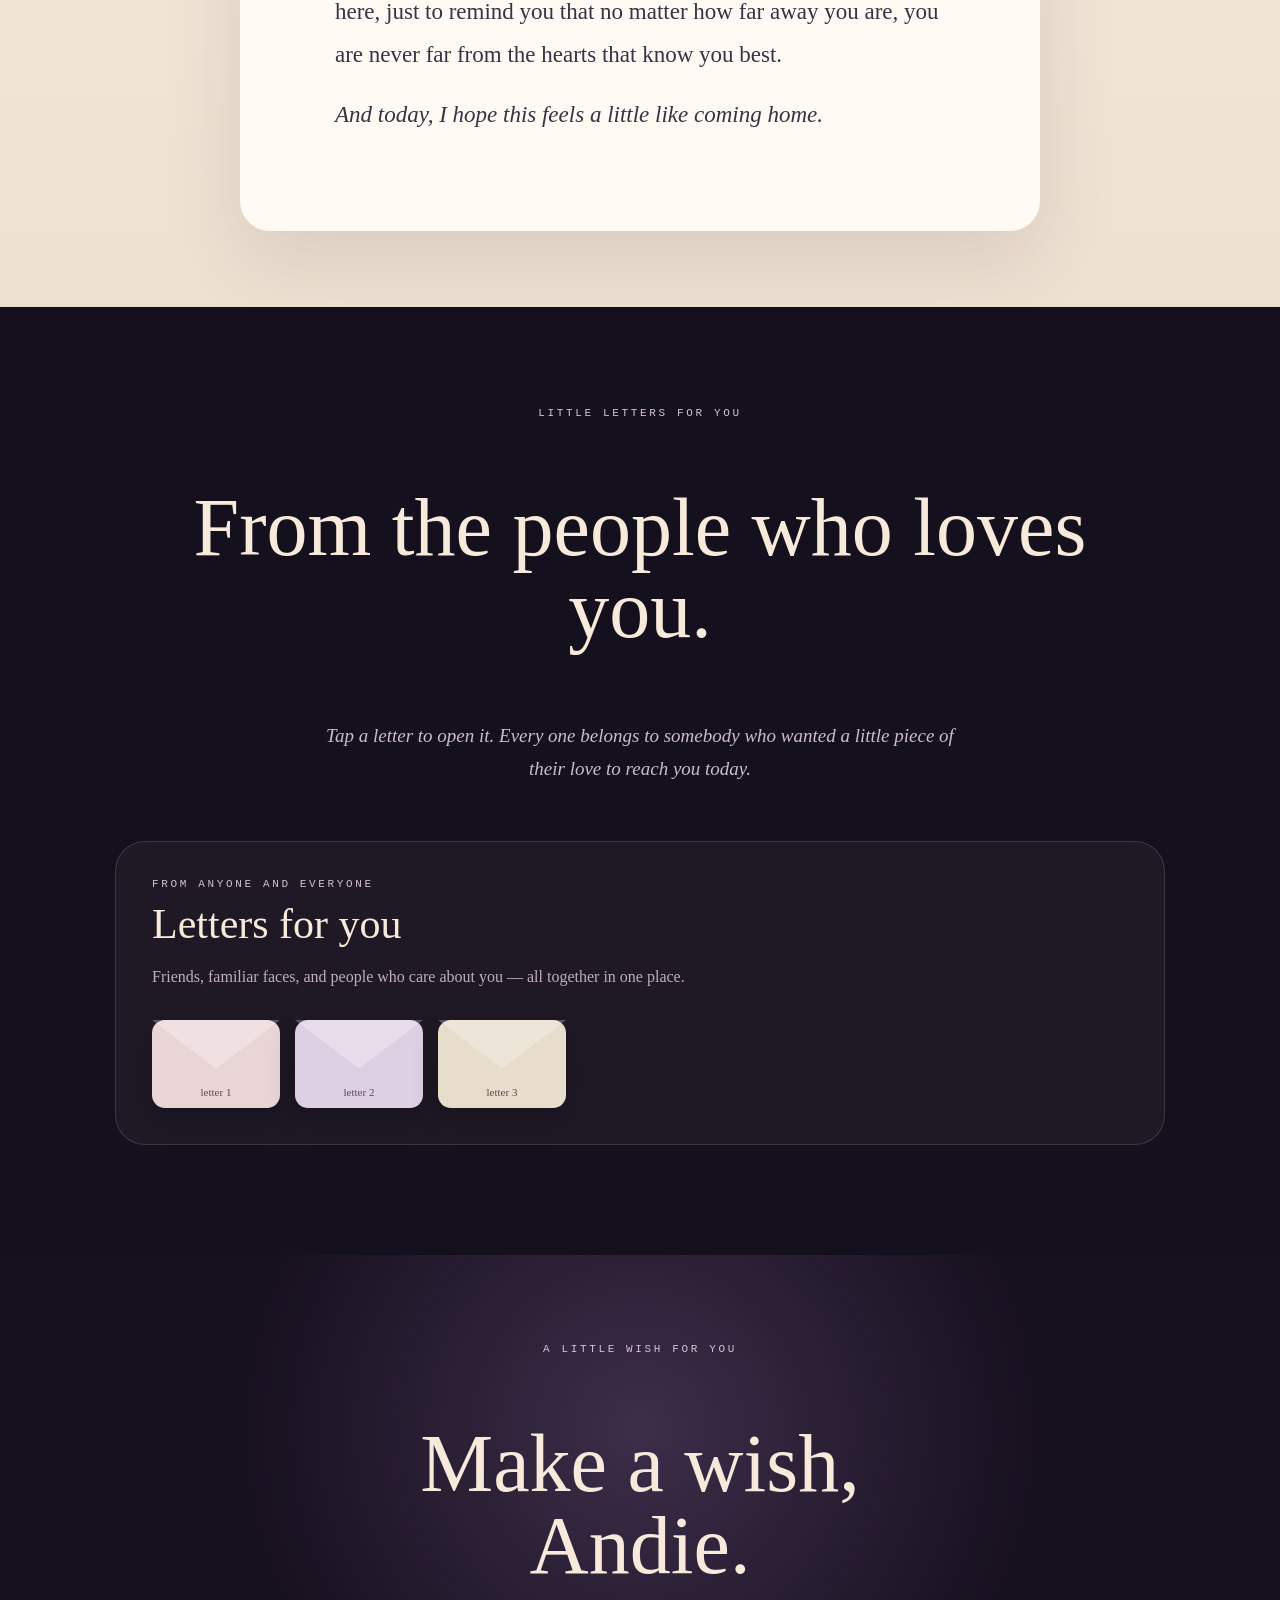
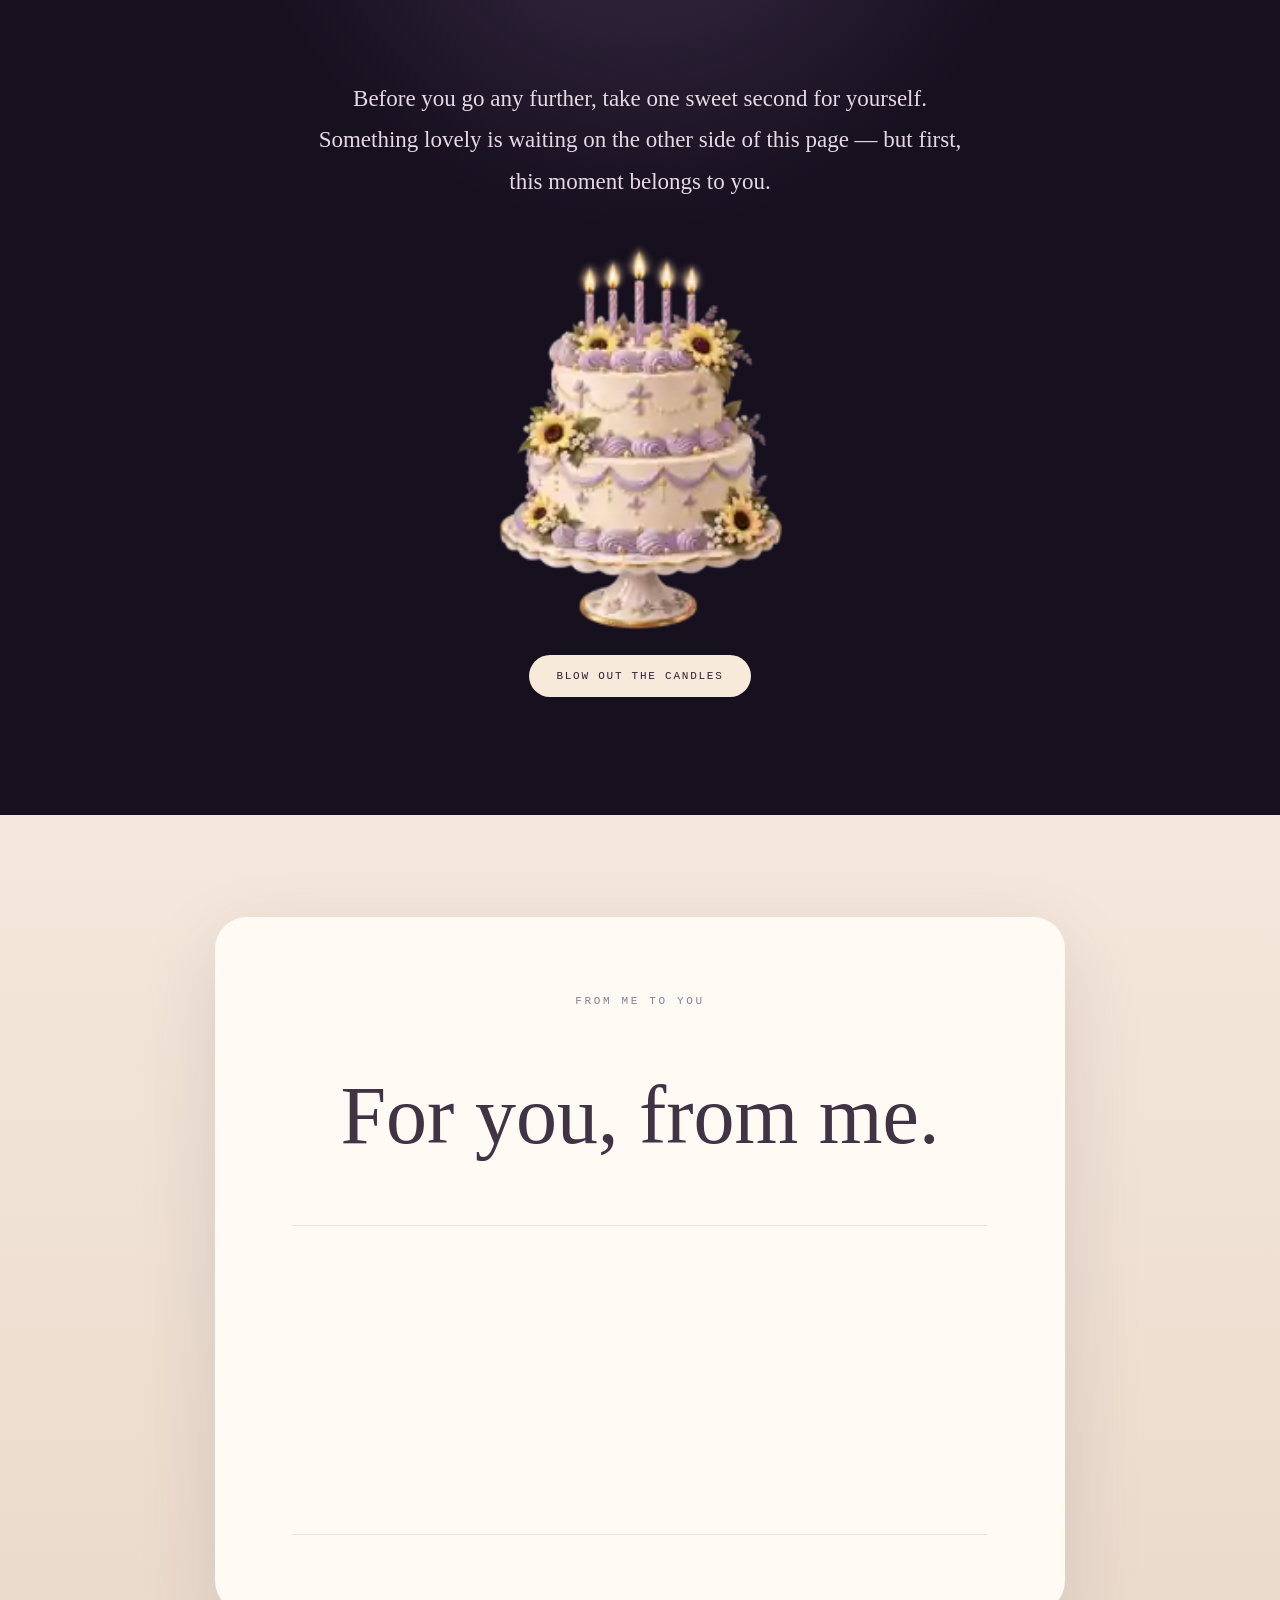
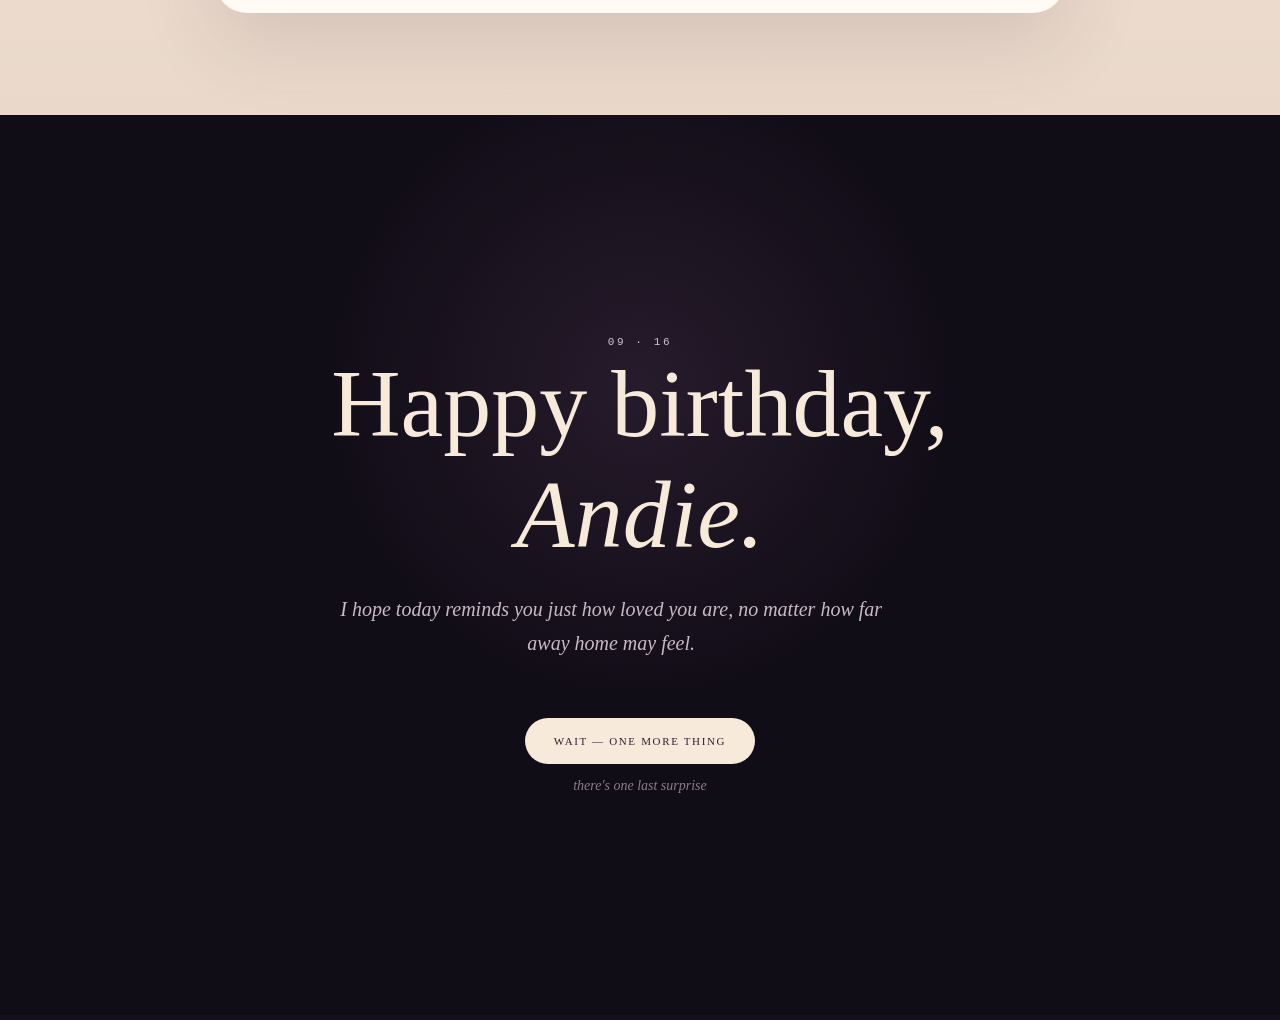
==== commit 72a70890: "Polish vintage envelope opening" ====
--- a/index.html
+++ b/index.html
@@ -1 +1 @@
-<!doctype html><html lang="en"><head><meta charset="utf-8"><meta name="viewport" content="width=device-width,initial-scale=1,viewport-fit=cover"><meta name="theme-color" content="#17101f"><title>Happy 20th Birthday Andie</title><style>*{box-sizing:border-box}html{scroll-behavior:smooth}body{margin:0;overflow-x:hidden;background:#15101d;color:#f7eadb;font-family:-apple-system,BlinkMacSystemFont,"Segoe UI",sans-serif}body.locked{overflow:hidden}button{font:inherit}.tiny{font:11px ui-monospace,monospace;letter-spacing:.24em;text-transform:uppercase;color:#d4c2d4}h1,h2,h3{font-family:Georgia,"Times New Roman",serif;font-weight:400}.btn{padding:15px 27px;border-radius:999px;border:1px solid #ffffff55;background:#ffffff0b;color:#f7eadb;cursor:pointer;font:11px ui-monospace,monospace;letter-spacing:.16em;text-transform:uppercase}.opener{position:fixed;z-index:100;inset:0;display:grid;place-items:center;overflow:hidden;padding:24px;background:radial-gradient(circle at 22% 18%,#8f66753b,transparent 26%),radial-gradient(circle at 80% 76%,#7b526238,transparent 27%),linear-gradient(145deg,#28191f,#120e15 72%);transition:opacity .8s,visibility .8s}.opener:before,.opener:after{content:'✦  ·  ❀  ·  ✦';position:absolute;color:#d6b7bd22;font:34px Georgia;letter-spacing:.35em;transform:rotate(-18deg)}.opener:before{left:-25px;top:12%}.opener:after{right:-30px;bottom:13%;transform:rotate(16deg)}.opener.gone{opacity:0;visibility:hidden;pointer-events:none}.openintro{text-align:center;width:min(560px,100%);position:relative;z-index:3}.openintro>.tiny{margin-bottom:36px;color:#e2d3d2}.envscene{position:relative;width:min(410px,90vw);height:230px;margin:auto;perspective:1100px;filter:drop-shadow(0 28px 25px #0007)}.bigletter{position:absolute;z-index:2;left:7%;right:7%;bottom:12px;height:178px;border-radius:4px;background:linear-gradient(135deg,#fffaf3,#f2e5dc);color:#72515d;display:grid;place-items:center;padding:25px;border:1px solid #fff9;transition:transform 1s cubic-bezier(.2,.8,.2,1);font-size:0;letter-spacing:.08em}.bigletter:before{content:'for andie';font:italic 25px Georgia}.envbody{position:absolute;z-index:4;left:0;right:0;bottom:0;height:190px;border-radius:5px;background:#d8b8bd;overflow:hidden;border:1px solid #f4dedb99}.envbody:before,.envbody:after{content:'';position:absolute;inset:0}.envbody:before{background:linear-gradient(145deg,#ead2d2,#dcbcc3);clip-path:polygon(0 0,50% 60%,100% 0,100% 100%,0 100%)}.envbody:after{background:linear-gradient(160deg,#d5adb9,#c89eac);clip-path:polygon(0 100%,50% 46%,100% 100%)}.flap{position:absolute;z-index:5;left:0;right:0;top:40px;height:150px;background:linear-gradient(155deg,#f0d9d6,#dcbcc3);clip-path:polygon(0 0,100% 0,50% 100%);transform-origin:50% 0;transition:transform .85s cubic-bezier(.2,.8,.2,1),z-index 0s .42s}.flap:after{content:'for andie';position:absolute;left:0;right:0;top:42px;color:#785764;font:italic 20px Georgia;letter-spacing:.13em;text-align:center}.seal{position:absolute;z-index:6;left:50%;top:112px;transform:translateX(-50%);width:66px;height:66px;border:1px solid #d8aeb6;border-radius:50%;background:radial-gradient(circle at 35% 30%,#b98291,#86566a 66%,#6f4358);color:#fff0ea;box-shadow:0 9px 18px #442d3d77,inset 0 0 0 5px #ffffff12;cursor:pointer;font:28px Georgia;transition:opacity .3s,transform .3s}.seal:after{content:'♡'}.opencopy{margin-top:30px;color:#d9c4c7;font:italic 18px Georgia;letter-spacing:.03em}.opener.opened .flap{transform:rotateX(180deg);z-index:1}.opener.opened .seal{opacity:0;transform:translateX(-50%) scale(.7);pointer-events:none}.opener.opened .bigletter{transform:translateY(-155px)}.opener.opened .opencopy{opacity:0}.party{position:absolute;z-index:2;inset:0;pointer-events:none;overflow:hidden}.confetti{position:absolute;top:-30px;width:9px;height:18px;border-radius:2px;opacity:0}.opener.opened .confetti{animation:fall 2.5s ease-out forwards}.balloon{position:absolute;bottom:-180px;width:58px;height:72px;border-radius:50% 50% 47% 47%;opacity:.95}.balloon:after{content:'';position:absolute;left:50%;top:69px;width:1px;height:95px;background:#ffffff55}.opener.opened .balloon{animation:rise 2.8s ease-out forwards}@keyframes fall{0%{opacity:1;transform:translateY(-30px) rotate(0)}100%{opacity:.9;transform:translateY(105vh) rotate(720deg)}}@keyframes rise{0%{transform:translateY(0) rotate(-3deg)}100%{transform:translateY(-125vh) rotate(7deg)}}.hero,.paper,.cake,.myletter,.falseend{min-height:100svh}.hero{display:grid;place-items:center;text-align:center;padding:24px;background:radial-gradient(circle at 50% 18%,#6f4d883d,transparent 34%),linear-gradient(#1c1426,#100c16)}.inner{width:min(850px,100%)}h1{font-size:clamp(55px,10vw,112px);line-height:.92;margin:24px 0 0}h1 span{display:block;font-style:italic;color:#fff2df}.date{margin-top:28px;font:12px ui-monospace;letter-spacing:.3em}.rule{width:48px;height:1px;background:#d8b36f;margin:26px auto}.hero p{font:italic clamp(21px,3vw,30px)/1.6 Georgia;color:#e8dbe7;max-width:650px;margin:auto}.hero .btn{margin-top:34px}.paper{display:grid;place-items:center;padding:76px 22px;background:linear-gradient(#f5ecdf,#eee1d1);color:#3d3043}.card{width:min(800px,100%);padding:clamp(38px,7vw,76px);background:#fffaf4;border-radius:30px;box-shadow:0 28px 80px #583d4e24}.card h2,.messages h2,.cake h2,.myletter h2{font-size:clamp(48px,8vw,82px);line-height:1}.card h2{text-align:center}.card p{font:clamp(18px,2.5vw,23px)/1.85 Georgia;max-width:610px;margin:0 auto 18px}.messages{padding:100px 20px 110px;text-align:center}.wrap{width:min(1050px,100%);margin:auto}.messages .lead{font:italic 19px/1.75 Georgia;color:#cbbdca;max-width:650px;margin:auto}.groups{display:grid;gap:30px;margin-top:55px}.group{padding:36px;border:1px solid #f7eadb24;border-radius:30px;background:#ffffff0a;text-align:left}.group h3{font-size:42px;margin:10px 0}.group p{font:16px/1.65 Georgia;color:#bfaebe}.letters{display:flex;gap:15px;flex-wrap:wrap;margin-top:30px}.envelope{width:128px;height:88px;border:0;border-radius:13px;background:#ead5d6;position:relative;box-shadow:0 12px 28px #0003;cursor:pointer;color:#5b485b;transition:.2s;isolation:isolate}.envelope:nth-child(3n+2){background:#ded0e3}.envelope:nth-child(3n){background:#e7ddca}.envelope:hover{transform:translateY(-4px) rotate(1deg)}.envelope:before{content:'';position:absolute;z-index:-1;inset:0;clip-path:polygon(0 0,50% 55%,100% 0);background:#ffffff42}.envelope span{position:absolute;inset:auto 8px 10px;text-align:center;font:11px ui-monospace}.cake{padding:88px 20px;display:grid;place-items:center;text-align:center;background:radial-gradient(circle at 50% 15%,#9f7ab847,transparent 34%),#17101f}.cakewrap{width:min(860px,100%);display:grid;justify-items:center}.cakecopy p{font:clamp(18px,2.3vw,23px)/1.8 Georgia;color:#e6d9e5;max-width:650px}.stage{width:min(500px,100%);min-height:430px;display:grid;place-items:center;cursor:pointer}.cakeimg{grid-area:1/1;width:min(100%,390px);height:auto;transition:.5s}.cakeimg.off{opacity:0}.stage.blown .cakeimg.on{opacity:0}.stage.blown .cakeimg.off{opacity:1}.actions{display:flex;gap:12px;flex-wrap:wrap}.primary{background:#f7eadb;color:#2c2032;border:0}.result{min-height:30px;font:italic 20px Georgia}.myletter{padding:90px 22px;display:grid;place-items:center;background:linear-gradient(#f4e8dc,#ead9ca);color:#403344}.myletterbox{width:min(850px,100%);min-height:620px;padding:clamp(42px,7vw,78px);border-radius:32px;background:#fffaf4;box-shadow:0 28px 80px #452d4424}.myletter h2{text-align:center}.blankletter{height:310px;border-top:1px solid #eadde4;border-bottom:1px solid #eadde4}.falseend{display:grid;place-items:center;text-align:center;padding:60px 22px;background:radial-gradient(circle at 50% 30%,#7c537e33,transparent 35%),#110d17}.falseend h2{font-size:clamp(54px,9vw,96px);margin:0 0 22px}.falseend p{font:italic 20px/1.7 Georgia;color:#c9bac8;max-width:560px}.waitbtn{margin-top:38px;padding:17px 29px;border-radius:999px;border:0;background:#f7eadb;color:#2c2032;cursor:pointer;font:11px ui-monospace;letter-spacing:.15em;text-transform:uppercase}.hint{display:block;margin-top:14px;color:#8e7c8e;font:italic 14px Georgia}.callie{display:none;min-height:100svh;background:radial-gradient(circle at 50% 12%,#fff8f3 0,transparent 34%),linear-gradient(#f5dede,#f8e9df);color:#4b3547;padding:78px 20px 95px;text-align:center}.callie.revealed{display:grid;place-items:center}.calliewrap{width:min(760px,100%)}.callietitle{margin:0 auto 28px}.callietitle .tiny{color:#9d718a;margin-bottom:14px}.callietitle h2{font-size:clamp(48px,8vw,76px);line-height:1.05;margin:0;color:#6d455f}.callietitle p{font:italic clamp(19px,3vw,25px)/1.5 Georgia;color:#9b7188;margin:10px 0 0}.callieartwrap{width:min(430px,92vw);margin:0 auto 30px}.callieart{display:block;width:100%;height:auto;object-fit:contain}.callieletter{width:min(700px,100%);margin:auto;background:#fffaf4;padding:clamp(32px,6vw,58px);border-radius:26px;box-shadow:0 25px 60px #65425021;text-align:left}.callieletter p{font:clamp(17px,2.2vw,21px)/1.75 Georgia;margin:0 0 14px;color:#574253}.sig{font-style:italic;color:#916a81!important}.trueend{display:none;padding:90px 22px 110px;text-align:center;background:#f8e9df;color:#4b3547}.trueend.revealed{display:block}.trueend h2{font-size:clamp(44px,7vw,76px);margin:0 0 18px}.trueend p{font:italic 19px Georgia;color:#806479}.modal{position:fixed;z-index:50;inset:0;display:none;place-items:center;padding:20px;background:#0d0912cc;backdrop-filter:blur(10px)}.modal.open{display:grid}.letterpaper{width:min(680px,100%);max-height:82svh;overflow:auto;background:#fffaf4;color:#443646;border-radius:24px;padding:clamp(32px,7vw,65px);box-shadow:0 30px 100px #0007;position:relative}.letterpaper h3{font-size:clamp(38px,7vw,60px);margin:0 0 24px}.letterpaper p{font:19px/1.8 Georgia;margin:0;color:#6f5c6d}.close{position:absolute;right:18px;top:18px;border:0;background:#eee0e2;color:#604b5d;border-radius:50%;width:38px;height:38px;cursor:pointer;font-size:20px}@media(max-width:700px){.group{padding:27px 20px}.letters{justify-content:center}.envelope{width:112px;height:78px}.stage{min-height:350px}.cakeimg{width:min(88vw,330px)}.callie{padding:62px 16px 80px}.callieartwrap{width:min(370px,90vw)}.envscene{height:215px;width:min(390px,90vw)}.bigletter{height:165px;bottom:10px}.flap{top:25px;height:150px}.seal{top:96px}.openintro>.tiny{margin-bottom:30px}}@media(prefers-reduced-motion:reduce){html{scroll-behavior:auto}.envelope,.cakeimg,.opener,.flap,.bigletter{transition:none}.opener.opened .confetti,.opener.opened .balloon{animation:none;display:none}}</style></head><body class="locked"><div class="opener" id="opener"><div class="party" id="party" aria-hidden="true"></div><div class="openintro"><div class="tiny">something special arrived for you</div><div class="envscene"><div class="bigletter" aria-hidden="true"></div><div class="flap"></div><div class="envbody"></div><button class="seal" id="openEnvelope" aria-label="Open your birthday envelope"></button></div><div class="opencopy">tap to open</div></div></div><main><section class="hero"><div class="inner"><div class="tiny">September Sixteen</div><h1>Happy 20th Birthday<span>Andie</span></h1><div class="date">09 · 16</div><div class="rule"></div><p>if love could be gathered into one place, it might look like this</p><button class="btn" id="begin">Begin</button></div></section><section class="paper" id="intro"><div class="card"><div class="tiny" style="text-align:center;color:#8f7a91">a little piece of home</div><h2>For Andie</h2><p>Distance has a strange way of making familiar things feel farther than they really are.</p><p>Home can start to feel like a place you have to miss instead of somewhere you can reach.</p><p>So I wanted to bring a little piece of it to you.</p><p>The voices, the memories, the people, the love — all gathered here, just to remind you that no matter how far away you are, you are never far from the hearts that know you best.</p><p><em>And today, I hope this feels a little like coming home.</em></p></div></section><section class="messages"><div class="wrap"><div class="tiny">little letters for you</div><h2>From the people who loves you.</h2><p class="lead">Tap a letter to open it. Every one belongs to somebody who wanted a little piece of their love to reach you today.</p><div class="groups"><div class="group"><div class="tiny">from anyone and everyone</div><h3>Letters for you</h3><p>Friends, familiar faces, and people who care about you — all together in one place.</p><div class="letters"><button class="envelope" data-name="Letter 1"><span>letter 1</span></button><button class="envelope" data-name="Letter 2"><span>letter 2</span></button><button class="envelope" data-name="Letter 3"><span>letter 3</span></button></div></div></div></div></section><section class="cake" id="cake"><div class="cakewrap"><div class="tiny">a little wish for you</div><h2>Make a wish,<br>Andie.</h2><div class="cakecopy"><p>Before you go any further, take one sweet second for yourself. Something lovely is waiting on the other side of this page — but first, this moment belongs to you.</p></div><div class="stage" id="stage" role="button" tabindex="0" aria-label="Blow out the birthday candles"><img class="cakeimg on" id="cakeLit" alt="Birthday cake with lit candles"><img class="cakeimg off" id="cakeUnlit" alt="Birthday cake with candles blown out"></div><div class="actions"><button class="btn primary" id="wish" disabled>Loading candles...</button><button class="btn" id="keep" hidden>Keep going</button></div><div class="result" id="result"></div></div></section><section class="myletter" id="myletter"><div class="myletterbox"><div class="tiny" style="text-align:center;color:#8f7a91">from me to you</div><h2>For you, from me.</h2><div class="blankletter"></div></div></section><section class="falseend" id="ending"><div><div class="tiny">09 · 16</div><h2>Happy birthday,<br><em>Andie.</em></h2><p>I hope today reminds you just how loved you are, no matter how far away home may feel.</p><button class="waitbtn" id="wait">Wait — one more thing</button><span class="hint">there's one last surprise</span></div></section><section class="callie" id="callie"><div class="calliewrap"><header class="callietitle"><div class="tiny">one more message</div><h2>Surprise!</h2><p>someone still wanted to say something...</p></header><div class="callieartwrap"><img class="callieart" src="assets/callie-pixel.png.PNG" alt="Pixel artwork of Callie wearing a birthday hat"></div><div class="callieletter"><p>hi mama</p><p>it is callie</p><p>i learned how to type for your birfday. it was very hard because my paws are round.</p><p>i heard you miss me a lot.</p><p>i miss you too.</p><p>i know you are very far away and sometimes you get sad because you cannot see me or hold me.</p><p>but dont be sad okay</p><p>i did not forget you.</p><p>i could never forget my person.</p><p>you were there for me and i was there for you when things were hard. and just because you are far away now doesnt mean i stopped being your little baby.</p><p>i am still here. probably sleeping somewhere. probably thinking about food. probably being extremely beautiful.</p><p>and i will be here when you come back too.</p><p>so if you miss me really really bad just remember that somewhere very far away there is a little cat who still knows exactly who her person is.</p><p>and fortunately that person is you.<br>forever.</p><p>okay enough feelings this is embarrassing.</p><p>happy birfday mama</p><p>come back when you can.<br>i will wait.</p><p class="sig">love, callie</p><p class="sig">ps. bring me something<br>ps ps. i love you<br>ps ps ps. meow</p></div></div></section><section class="trueend" id="trueend"><h2>and that's really it.</h2><p>happy birthday, andie.</p></section></main><div class="modal" id="letterModal"><article class="letterpaper"><button class="close" id="closeLetter" aria-label="Close letter">×</button><div class="tiny" style="color:#9a8297">a letter for you</div><h3 id="letterName"></h3><p>This letter is saved for a message that will be added here.</p></article></div><script>const $=id=>document.getElementById(id),go=id=>$(id).scrollIntoView({behavior:matchMedia('(prefers-reduced-motion:reduce)').matches?'auto':'smooth'});const opener=$('opener'),party=$('party'),openEnvelope=$('openEnvelope');const colors=['#d8b36f','#d7a7ba','#9f86b8','#a9b98d','#f4e6d7'];for(let i=0;i<44;i++){const c=document.createElement('i');c.className='confetti';c.style.left=(Math.random()*100)+'%';c.style.background=colors[i%colors.length];c.style.animationDelay=(Math.random()*.55)+'s';c.style.transform='rotate('+(Math.random()*180)+'deg)';party.appendChild(c)}for(let i=0;i<8;i++){const b=document.createElement('i');b.className='balloon';b.style.left=(4+i*13)+'%';b.style.background=colors[(i+1)%colors.length];b.style.animationDelay=(i*.11)+'s';party.appendChild(b)}openEnvelope.onclick=()=>{opener.classList.add('opened');setTimeout(()=>{opener.classList.add('gone');document.body.classList.remove('locked')},2600)};$('begin').onclick=()=>go('intro');const wish=$('wish'),lit=$('cakeLit'),unlit=$('cakeUnlit'),stage=$('stage'),keep=$('keep'),result=$('result');Promise.all([fetch('assets/cake-lit.b64').then(r=>r.text()),fetch('assets/cake-unlit.b64').then(r=>r.text())]).then(([a,b])=>{lit.src='data:image/webp;base64,'+a.trim();unlit.src='data:image/webp;base64,'+b.trim();wish.disabled=false;wish.textContent='Blow out the candles'}).catch(()=>{wish.textContent='Blow out the candles';wish.disabled=false});const blow=()=>{if(wish.disabled)return;stage.classList.add('blown');wish.disabled=true;wish.textContent='Wish made';keep.hidden=false;result.textContent='Wish made. Okay... keep going.'};wish.onclick=blow;stage.onclick=blow;stage.onkeydown=e=>{if(e.key==='Enter'||e.key===' '){e.preventDefault();blow()}};keep.onclick=()=>go('myletter');$('wait').onclick=()=>{$('callie').classList.add('revealed');$('trueend').classList.add('revealed');setTimeout(()=>go('callie'),50)};const modal=$('letterModal'),nameEl=$('letterName');document.querySelectorAll('.envelope').forEach(e=>e.onclick=()=>{nameEl.textContent=e.dataset.name;modal.classList.add('open');document.body.style.overflow='hidden'});const closeModal=()=>{modal.classList.remove('open');document.body.style.overflow=''};$('closeLetter').onclick=closeModal;modal.onclick=e=>{if(e.target===modal)closeModal()};document.addEventListener('keydown',e=>{if(e.key==='Escape')closeModal()});</script></body></html>+<!doctype html><html lang="en"><head><meta charset="utf-8"><meta name="viewport" content="width=device-width,initial-scale=1,viewport-fit=cover"><meta name="theme-color" content="#17101f"><title>Happy 20th Birthday Andie</title><style>*{box-sizing:border-box}html{scroll-behavior:smooth}body{margin:0;overflow-x:hidden;background:#15101d;color:#f7eadb;font-family:-apple-system,BlinkMacSystemFont,"Segoe UI",sans-serif}body.locked{overflow:hidden}button{font:inherit}.tiny{font:11px ui-monospace,monospace;letter-spacing:.24em;text-transform:uppercase;color:#d4c2d4}h1,h2,h3{font-family:Georgia,"Times New Roman",serif;font-weight:400}.btn{padding:15px 27px;border-radius:999px;border:1px solid #ffffff55;background:#ffffff0b;color:#f7eadb;cursor:pointer;font:11px ui-monospace,monospace;letter-spacing:.16em;text-transform:uppercase}.opener{position:fixed;z-index:100;inset:0;display:grid;place-items:center;overflow:hidden;padding:24px;background:radial-gradient(circle at 20% 16%,#70443e55,transparent 28%),radial-gradient(circle at 82% 72%,#5b353755,transparent 30%),linear-gradient(145deg,#2b1718,#120c10 72%);transition:opacity .75s,visibility .75s}.opener.gone{opacity:0;visibility:hidden;pointer-events:none}.openintro{text-align:center;width:min(520px,100%);position:relative;z-index:3}.openintro>.tiny{margin-bottom:32px;color:#e4cfc0;line-height:1.8}.orn{color:#c99e82;margin:-14px 0 28px;font:17px Georgia;letter-spacing:.6em}.envscene{position:relative;width:min(430px,90vw);aspect-ratio:1.55;margin:auto;perspective:1200px;filter:drop-shadow(0 24px 25px #0009)}.bigletter{position:absolute;z-index:2;left:6%;right:6%;bottom:5%;height:82%;border-radius:3px;background:linear-gradient(135deg,#f7ead0,#ead5ae);color:#765342;display:grid;place-items:center;padding:25px;border:1px solid #c9a878;transition:transform .95s cubic-bezier(.2,.8,.2,1);font-size:0;box-shadow:inset 0 0 45px #a77c4030}.bigletter:before{content:'for andie';font:italic 25px Georgia}.envback{position:absolute;z-index:1;inset:12% 0 0;border-radius:4px;background:linear-gradient(145deg,#e7d1a9,#c9a675);border:1px solid #9d774c}.envfront{position:absolute;z-index:4;inset:12% 0 0;border-radius:4px;overflow:hidden;border:1px solid #9d774c;background:#d9bd8d}.envfront:before{content:'';position:absolute;inset:0;background:linear-gradient(145deg,#ead4aa,#c7a171);clip-path:polygon(0 0,50% 58%,100% 0,100% 100%,0 100%)}.envfront:after{content:'';position:absolute;inset:0;background:linear-gradient(165deg,#d8b77f,#b98e5e);clip-path:polygon(0 100%,50% 45%,100% 100%)}.flap{position:absolute;z-index:5;left:0;right:0;top:12%;height:57%;background:linear-gradient(160deg,#efdcb9,#cba976);clip-path:polygon(0 0,100% 0,50% 100%);transform-origin:50% 0;transition:transform .8s cubic-bezier(.2,.8,.2,1),z-index 0s .4s;filter:drop-shadow(0 5px 4px #67452555)}.seal{position:absolute;z-index:6;left:50%;top:51%;transform:translate(-50%,-50%);width:67px;height:67px;border:0;border-radius:46% 54% 50% 47%;background:radial-gradient(circle at 36% 28%,#c4473f,#8e171b 58%,#650e14);color:#f4c2a8;box-shadow:0 8px 15px #3b111388,inset 0 0 0 5px #5e0d1338,inset 0 0 13px #ffb49c55;cursor:pointer;transition:opacity .3s,transform .3s}.seal:after{content:'♡';font:30px Georgia}.opencopy{margin-top:27px;color:#dbc3b7;font:italic 19px Georgia;letter-spacing:.05em}.opener.opened .flap{transform:rotateX(180deg);z-index:1}.opener.opened .seal{opacity:0;transform:translate(-50%,-50%) scale(.72);pointer-events:none}.opener.opened .bigletter{transform:translateY(-63%)}.opener.opened .opencopy{opacity:0}.party{position:absolute;z-index:2;inset:0;pointer-events:none;overflow:hidden}.confetti{position:absolute;top:-30px;width:8px;height:15px;border-radius:2px;opacity:0}.opener.opened .confetti{animation:fall 2.45s ease-out forwards}.balloon{position:absolute;bottom:-150px;width:48px;height:61px;border-radius:50% 50% 47% 47%;opacity:.88}.balloon:after{content:'';position:absolute;left:50%;top:59px;width:1px;height:82px;background:#ffffff55}.opener.opened .balloon{animation:rise 2.7s ease-out forwards}@keyframes fall{0%{opacity:1;transform:translateY(-30px) rotate(0)}100%{opacity:.9;transform:translateY(105vh) rotate(720deg)}}@keyframes rise{to{transform:translateY(-125vh) rotate(7deg)}}.hero,.paper,.cake,.myletter,.falseend{min-height:100svh}.hero{display:grid;place-items:center;text-align:center;padding:24px;background:radial-gradient(circle at 50% 18%,#6f4d883d,transparent 34%),linear-gradient(#1c1426,#100c16)}.inner{width:min(850px,100%)}h1{font-size:clamp(55px,10vw,112px);line-height:.92;margin:24px 0 0}h1 span{display:block;font-style:italic;color:#fff2df}.date{margin-top:28px;font:12px ui-monospace;letter-spacing:.3em}.rule{width:48px;height:1px;background:#d8b36f;margin:26px auto}.hero p{font:italic clamp(21px,3vw,30px)/1.6 Georgia;color:#e8dbe7;max-width:650px;margin:auto}.hero .btn{margin-top:34px}.paper{display:grid;place-items:center;padding:76px 22px;background:linear-gradient(#f5ecdf,#eee1d1);color:#3d3043}.card{width:min(800px,100%);padding:clamp(38px,7vw,76px);background:#fffaf4;border-radius:30px;box-shadow:0 28px 80px #583d4e24}.card h2,.messages h2,.cake h2,.myletter h2{font-size:clamp(48px,8vw,82px);line-height:1}.card h2{text-align:center}.card p{font:clamp(18px,2.5vw,23px)/1.85 Georgia;max-width:610px;margin:0 auto 18px}.messages{padding:100px 20px 110px;text-align:center}.wrap{width:min(1050px,100%);margin:auto}.messages .lead{font:italic 19px/1.75 Georgia;color:#cbbdca;max-width:650px;margin:auto}.groups{display:grid;gap:30px;margin-top:55px}.group{padding:36px;border:1px solid #f7eadb24;border-radius:30px;background:#ffffff0a;text-align:left}.group h3{font-size:42px;margin:10px 0}.group p{font:16px/1.65 Georgia;color:#bfaebe}.letters{display:flex;gap:15px;flex-wrap:wrap;margin-top:30px}.envelope{width:128px;height:88px;border:0;border-radius:13px;background:#ead5d6;position:relative;box-shadow:0 12px 28px #0003;cursor:pointer;color:#5b485b;transition:.2s;isolation:isolate}.envelope:nth-child(3n+2){background:#ded0e3}.envelope:nth-child(3n){background:#e7ddca}.envelope:hover{transform:translateY(-4px) rotate(1deg)}.envelope:before{content:'';position:absolute;z-index:-1;inset:0;clip-path:polygon(0 0,50% 55%,100% 0);background:#ffffff42}.envelope span{position:absolute;inset:auto 8px 10px;text-align:center;font:11px ui-monospace}.cake{padding:88px 20px;display:grid;place-items:center;text-align:center;background:radial-gradient(circle at 50% 15%,#9f7ab847,transparent 34%),#17101f}.cakewrap{width:min(860px,100%);display:grid;justify-items:center}.cakecopy p{font:clamp(18px,2.3vw,23px)/1.8 Georgia;color:#e6d9e5;max-width:650px}.stage{width:min(500px,100%);min-height:430px;display:grid;place-items:center;cursor:pointer}.cakeimg{grid-area:1/1;width:min(100%,390px);height:auto;transition:.5s}.cakeimg.off{opacity:0}.stage.blown .cakeimg.on{opacity:0}.stage.blown .cakeimg.off{opacity:1}.actions{display:flex;gap:12px;flex-wrap:wrap}.primary{background:#f7eadb;color:#2c2032;border:0}.result{min-height:30px;font:italic 20px Georgia}.myletter{padding:90px 22px;display:grid;place-items:center;background:linear-gradient(#f4e8dc,#ead9ca);color:#403344}.myletterbox{width:min(850px,100%);min-height:620px;padding:clamp(42px,7vw,78px);border-radius:32px;background:#fffaf4;box-shadow:0 28px 80px #452d4424}.myletter h2{text-align:center}.blankletter{height:310px;border-top:1px solid #eadde4;border-bottom:1px solid #eadde4}.falseend{display:grid;place-items:center;text-align:center;padding:60px 22px;background:radial-gradient(circle at 50% 30%,#7c537e33,transparent 35%),#110d17}.falseend h2{font-size:clamp(54px,9vw,96px);margin:0 0 22px}.falseend p{font:italic 20px/1.7 Georgia;color:#c9bac8;max-width:560px}.waitbtn{margin-top:38px;padding:17px 29px;border-radius:999px;border:0;background:#f7eadb;color:#2c2032;cursor:pointer;font:11px ui-monospace;letter-spacing:.15em;text-transform:uppercase}.hint{display:block;margin-top:14px;color:#8e7c8e;font:italic 14px Georgia}.callie{display:none;min-height:100svh;background:radial-gradient(circle at 50% 12%,#fff8f3 0,transparent 34%),linear-gradient(#f5dede,#f8e9df);color:#4b3547;padding:78px 20px 95px;text-align:center}.callie.revealed{display:grid;place-items:center}.calliewrap{width:min(760px,100%)}.callietitle{margin:0 auto 28px}.callietitle .tiny{color:#9d718a;margin-bottom:14px}.callietitle h2{font-size:clamp(48px,8vw,76px);line-height:1.05;margin:0;color:#6d455f}.callietitle p{font:italic clamp(19px,3vw,25px)/1.5 Georgia;color:#9b7188;margin:10px 0 0}.callieartwrap{width:min(430px,92vw);margin:0 auto 30px}.callieart{display:block;width:100%;height:auto;object-fit:contain}.callieletter{width:min(700px,100%);margin:auto;background:#fffaf4;padding:clamp(32px,6vw,58px);border-radius:26px;box-shadow:0 25px 60px #65425021;text-align:left}.callieletter p{font:clamp(17px,2.2vw,21px)/1.75 Georgia;margin:0 0 14px;color:#574253}.sig{font-style:italic;color:#916a81!important}.trueend{display:none;padding:90px 22px 110px;text-align:center;background:#f8e9df;color:#4b3547}.trueend.revealed{display:block}.trueend h2{font-size:clamp(44px,7vw,76px);margin:0 0 18px}.trueend p{font:italic 19px Georgia;color:#806479}.modal{position:fixed;z-index:50;inset:0;display:none;place-items:center;padding:20px;background:#0d0912cc;backdrop-filter:blur(10px)}.modal.open{display:grid}.letterpaper{width:min(680px,100%);max-height:82svh;overflow:auto;background:#fffaf4;color:#443646;border-radius:24px;padding:clamp(32px,7vw,65px);box-shadow:0 30px 100px #0007;position:relative}.letterpaper h3{font-size:clamp(38px,7vw,60px);margin:0 0 24px}.letterpaper p{font:19px/1.8 Georgia;margin:0;color:#6f5c6d}.close{position:absolute;right:18px;top:18px;border:0;background:#eee0e2;color:#604b5d;border-radius:50%;width:38px;height:38px;cursor:pointer;font-size:20px}@media(max-width:700px){.group{padding:27px 20px}.letters{justify-content:center}.envelope{width:112px;height:78px}.stage{min-height:350px}.cakeimg{width:min(88vw,330px)}.callie{padding:62px 16px 80px}.callieartwrap{width:min(370px,90vw)}.openintro>.tiny{margin-bottom:26px}.envscene{width:min(390px,91vw)}.opener.opened .bigletter{transform:translateY(-58%)}}@media(prefers-reduced-motion:reduce){html{scroll-behavior:auto}.envelope,.cakeimg,.opener,.flap,.bigletter{transition:none}.opener.opened .confetti,.opener.opened .balloon{animation:none;display:none}}</style></head><body class="locked"><div class="opener" id="opener"><div class="party" id="party" aria-hidden="true"></div><div class="openintro"><div class="tiny">something special<br>arrived for you</div><div class="orn">— ♡ —</div><div class="envscene"><div class="envback"></div><div class="bigletter" aria-hidden="true"></div><div class="envfront"></div><div class="flap"></div><button class="seal" id="openEnvelope" aria-label="Open your birthday envelope"></button></div><div class="opencopy">tap to open</div></div></div><main><section class="hero"><div class="inner"><div class="tiny">September Sixteen</div><h1>Happy 20th Birthday<span>Andie</span></h1><div class="date">09 · 16</div><div class="rule"></div><p>if love could be gathered into one place, it might look like this</p><button class="btn" id="begin">Begin</button></div></section><section class="paper" id="intro"><div class="card"><div class="tiny" style="text-align:center;color:#8f7a91">a little piece of home</div><h2>For Andie</h2><p>Distance has a strange way of making familiar things feel farther than they really are.</p><p>Home can start to feel like a place you have to miss instead of somewhere you can reach.</p><p>So I wanted to bring a little piece of it to you.</p><p>The voices, the memories, the people, the love — all gathered here, just to remind you that no matter how far away you are, you are never far from the hearts that know you best.</p><p><em>And today, I hope this feels a little like coming home.</em></p></div></section><section class="messages"><div class="wrap"><div class="tiny">little letters for you</div><h2>From the people who loves you.</h2><p class="lead">Tap a letter to open it. Every one belongs to somebody who wanted a little piece of their love to reach you today.</p><div class="groups"><div class="group"><div class="tiny">from anyone and everyone</div><h3>Letters for you</h3><p>Friends, familiar faces, and people who care about you — all together in one place.</p><div class="letters"><button class="envelope" data-name="Letter 1"><span>letter 1</span></button><button class="envelope" data-name="Letter 2"><span>letter 2</span></button><button class="envelope" data-name="Letter 3"><span>letter 3</span></button></div></div></div></div></section><section class="cake" id="cake"><div class="cakewrap"><div class="tiny">a little wish for you</div><h2>Make a wish,<br>Andie.</h2><div class="cakecopy"><p>Before you go any further, take one sweet second for yourself. Something lovely is waiting on the other side of this page — but first, this moment belongs to you.</p></div><div class="stage" id="stage" role="button" tabindex="0" aria-label="Blow out the birthday candles"><img class="cakeimg on" id="cakeLit" alt="Birthday cake with lit candles"><img class="cakeimg off" id="cakeUnlit" alt="Birthday cake with candles blown out"></div><div class="actions"><button class="btn primary" id="wish" disabled>Loading candles...</button><button class="btn" id="keep" hidden>Keep going</button></div><div class="result" id="result"></div></div></section><section class="myletter" id="myletter"><div class="myletterbox"><div class="tiny" style="text-align:center;color:#8f7a91">from me to you</div><h2>For you, from me.</h2><div class="blankletter"></div></div></section><section class="falseend" id="ending"><div><div class="tiny">09 · 16</div><h2>Happy birthday,<br><em>Andie.</em></h2><p>I hope today reminds you just how loved you are, no matter how far away home may feel.</p><button class="waitbtn" id="wait">Wait — one more thing</button><span class="hint">there's one last surprise</span></div></section><section class="callie" id="callie"><div class="calliewrap"><header class="callietitle"><div class="tiny">one more message</div><h2>Surprise!</h2><p>someone still wanted to say something...</p></header><div class="callieartwrap"><img class="callieart" src="assets/callie-pixel.png.PNG" alt="Pixel artwork of Callie wearing a birthday hat"></div><div class="callieletter"><p>hi mama</p><p>it is callie</p><p>i learned how to type for your birfday. it was very hard because my paws are round.</p><p>i heard you miss me a lot.</p><p>i miss you too.</p><p>i know you are very far away and sometimes you get sad because you cannot see me or hold me.</p><p>but dont be sad okay</p><p>i did not forget you.</p><p>i could never forget my person.</p><p>you were there for me and i was there for you when things were hard. and just because you are far away now doesnt mean i stopped being your little baby.</p><p>i am still here. probably sleeping somewhere. probably thinking about food. probably being extremely beautiful.</p><p>and i will be here when you come back too.</p><p>so if you miss me really really bad just remember that somewhere very far away there is a little cat who still knows exactly who her person is.</p><p>and fortunately that person is you.<br>forever.</p><p>okay enough feelings this is embarrassing.</p><p>happy birfday mama</p><p>come back when you can.<br>i will wait.</p><p class="sig">love, callie</p><p class="sig">ps. bring me something<br>ps ps. i love you<br>ps ps ps. meow</p></div></div></section><section class="trueend" id="trueend"><h2>and that's really it.</h2><p>happy birthday, andie.</p></section></main><div class="modal" id="letterModal"><article class="letterpaper"><button class="close" id="closeLetter" aria-label="Close letter">×</button><div class="tiny" style="color:#9a8297">a letter for you</div><h3 id="letterName"></h3><p>This letter is saved for a message that will be added here.</p></article></div><script>const $=id=>document.getElementById(id),go=id=>$(id).scrollIntoView({behavior:matchMedia('(prefers-reduced-motion:reduce)').matches?'auto':'smooth'});const opener=$('opener'),party=$('party'),openEnvelope=$('openEnvelope');const colors=['#d8b36f','#d7a7ba','#9f86b8','#a9b98d','#f4e6d7'];for(let i=0;i<44;i++){const c=document.createElement('i');c.className='confetti';c.style.left=(Math.random()*100)+'%';c.style.background=colors[i%colors.length];c.style.animationDelay=(Math.random()*.55)+'s';party.appendChild(c)}for(let i=0;i<7;i++){const b=document.createElement('i');b.className='balloon';b.style.left=(5+i*14)+'%';b.style.background=colors[(i+1)%colors.length];b.style.animationDelay=(i*.11)+'s';party.appendChild(b)}openEnvelope.onclick=()=>{opener.classList.add('opened');setTimeout(()=>{opener.classList.add('gone');document.body.classList.remove('locked')},2700)};$('begin').onclick=()=>go('intro');const wish=$('wish'),lit=$('cakeLit'),unlit=$('cakeUnlit'),stage=$('stage'),keep=$('keep'),result=$('result');Promise.all([fetch('assets/cake-lit.b64').then(r=>r.text()),fetch('assets/cake-unlit.b64').then(r=>r.text())]).then(([a,b])=>{lit.src='data:image/webp;base64,'+a.trim();unlit.src='data:image/webp;base64,'+b.trim();wish.disabled=false;wish.textContent='Blow out the candles'}).catch(()=>{wish.textContent='Blow out the candles';wish.disabled=false});const blow=()=>{if(wish.disabled)return;stage.classList.add('blown');wish.disabled=true;wish.textContent='Wish made';keep.hidden=false;result.textContent='Wish made. Okay... keep going.'};wish.onclick=blow;stage.onclick=blow;stage.onkeydown=e=>{if(e.key==='Enter'||e.key===' '){e.preventDefault();blow()}};keep.onclick=()=>go('myletter');$('wait').onclick=()=>{$('callie').classList.add('revealed');$('trueend').classList.add('revealed');setTimeout(()=>go('callie'),50)};const modal=$('letterModal'),nameEl=$('letterName');document.querySelectorAll('.envelope').forEach(e=>e.onclick=()=>{nameEl.textContent=e.dataset.name;modal.classList.add('open');document.body.style.overflow='hidden'});const closeModal=()=>{modal.classList.remove('open');document.body.style.overflow=''};$('closeLetter').onclick=closeModal;modal.onclick=e=>{if(e.target===modal)closeModal()};document.addEventListener('keydown',e=>{if(e.key==='Escape')closeModal()});</script></body></html>
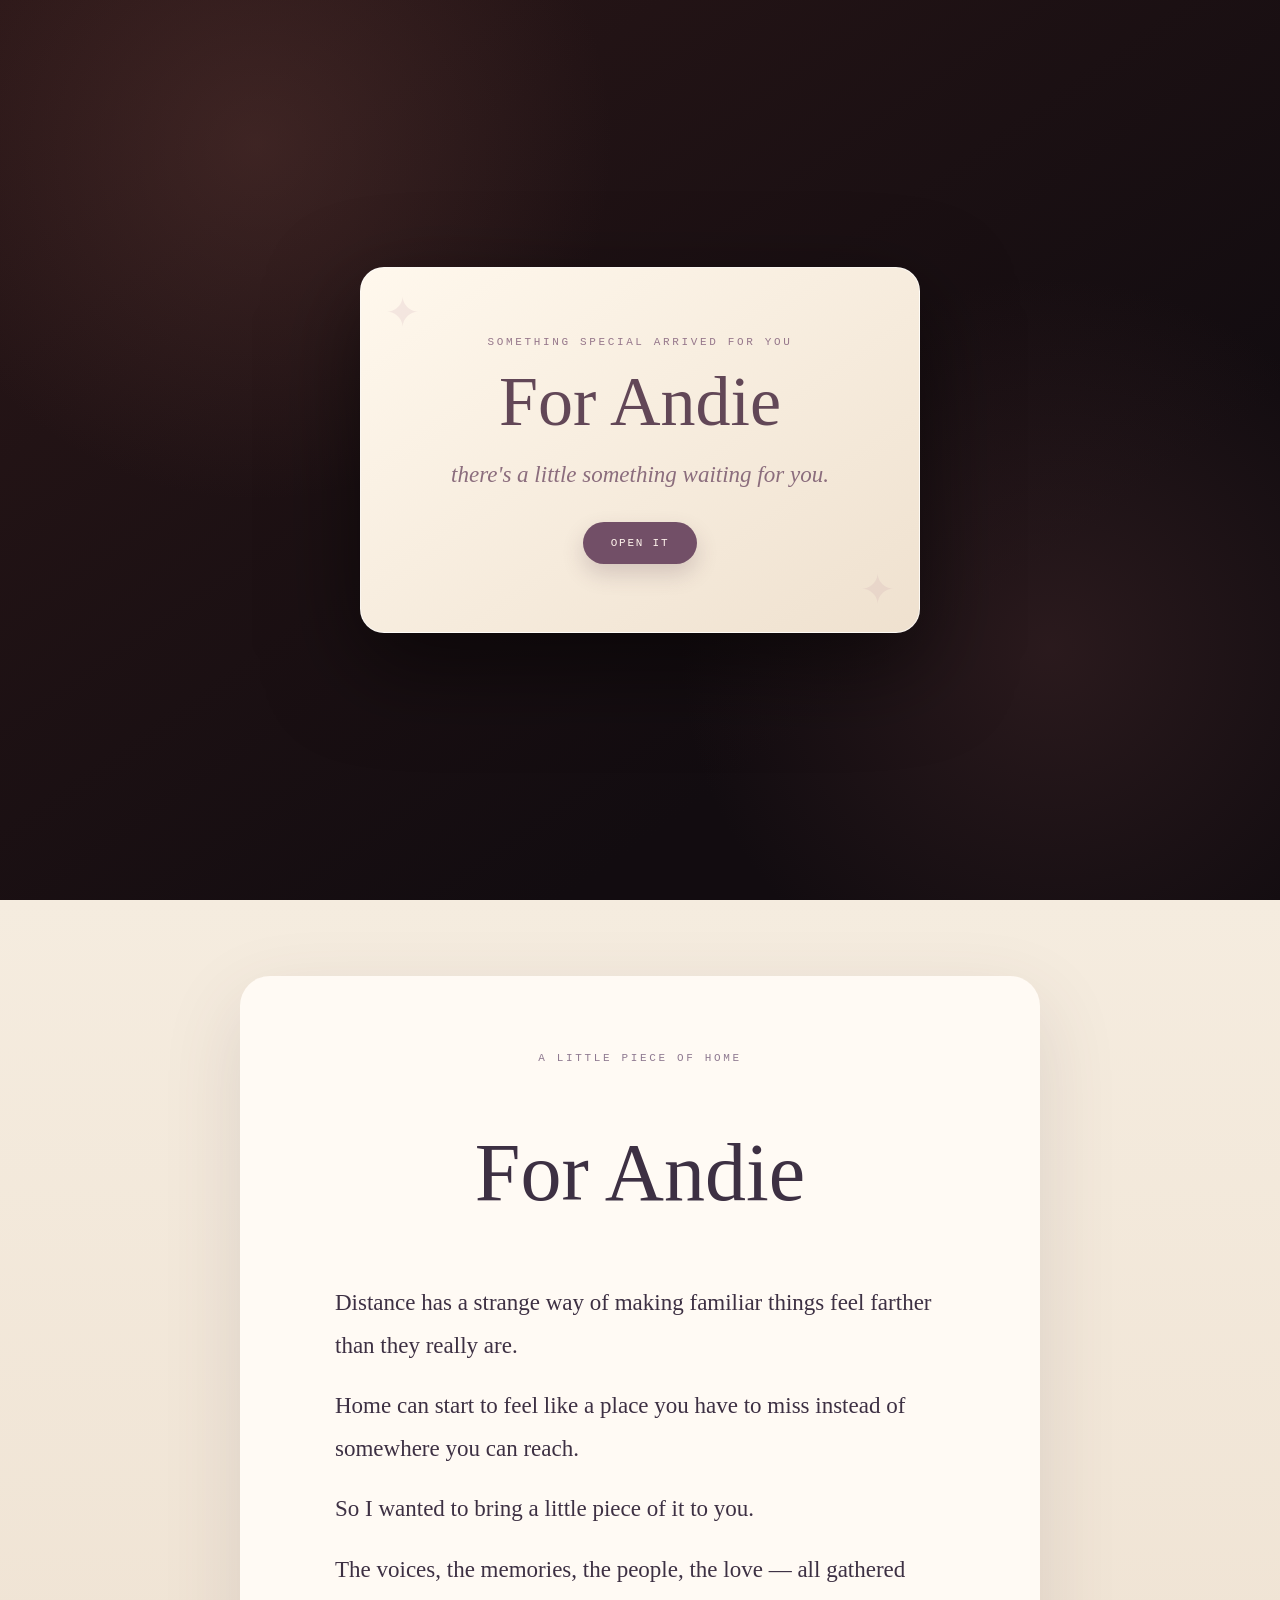
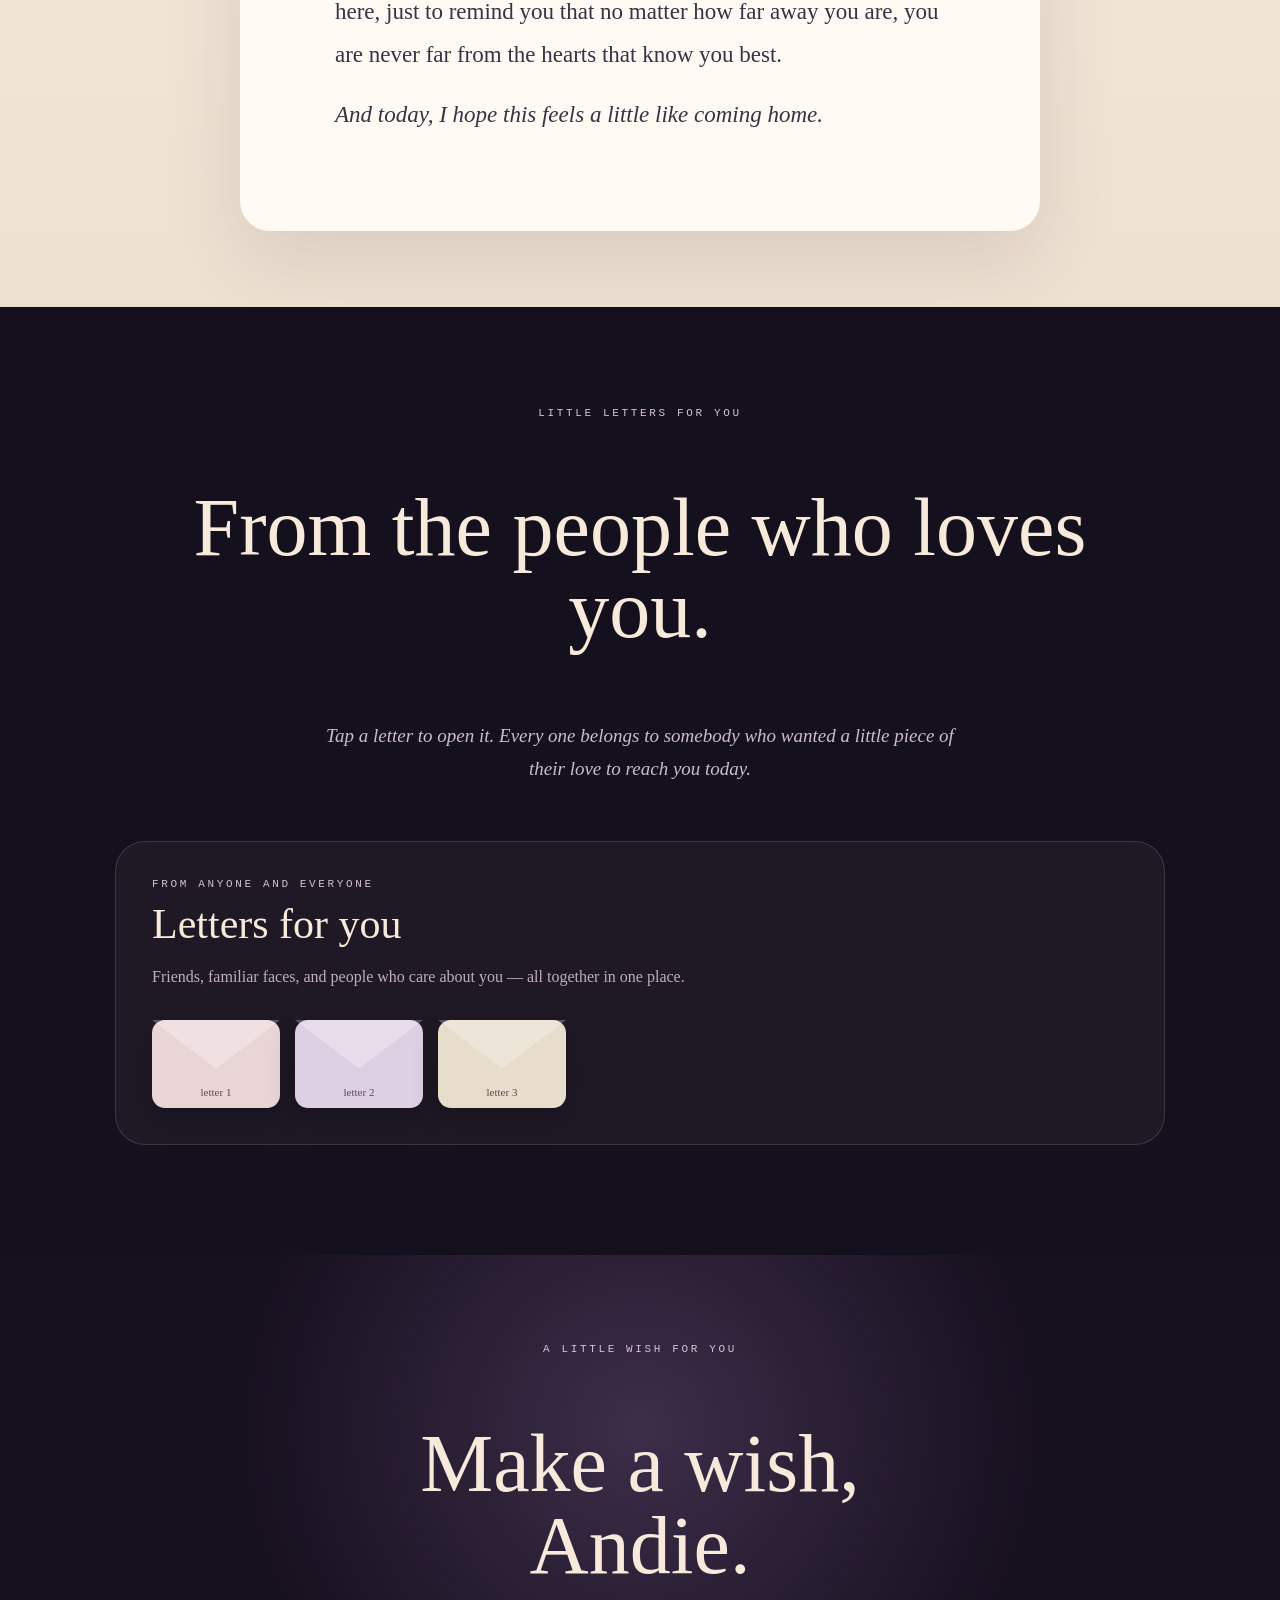
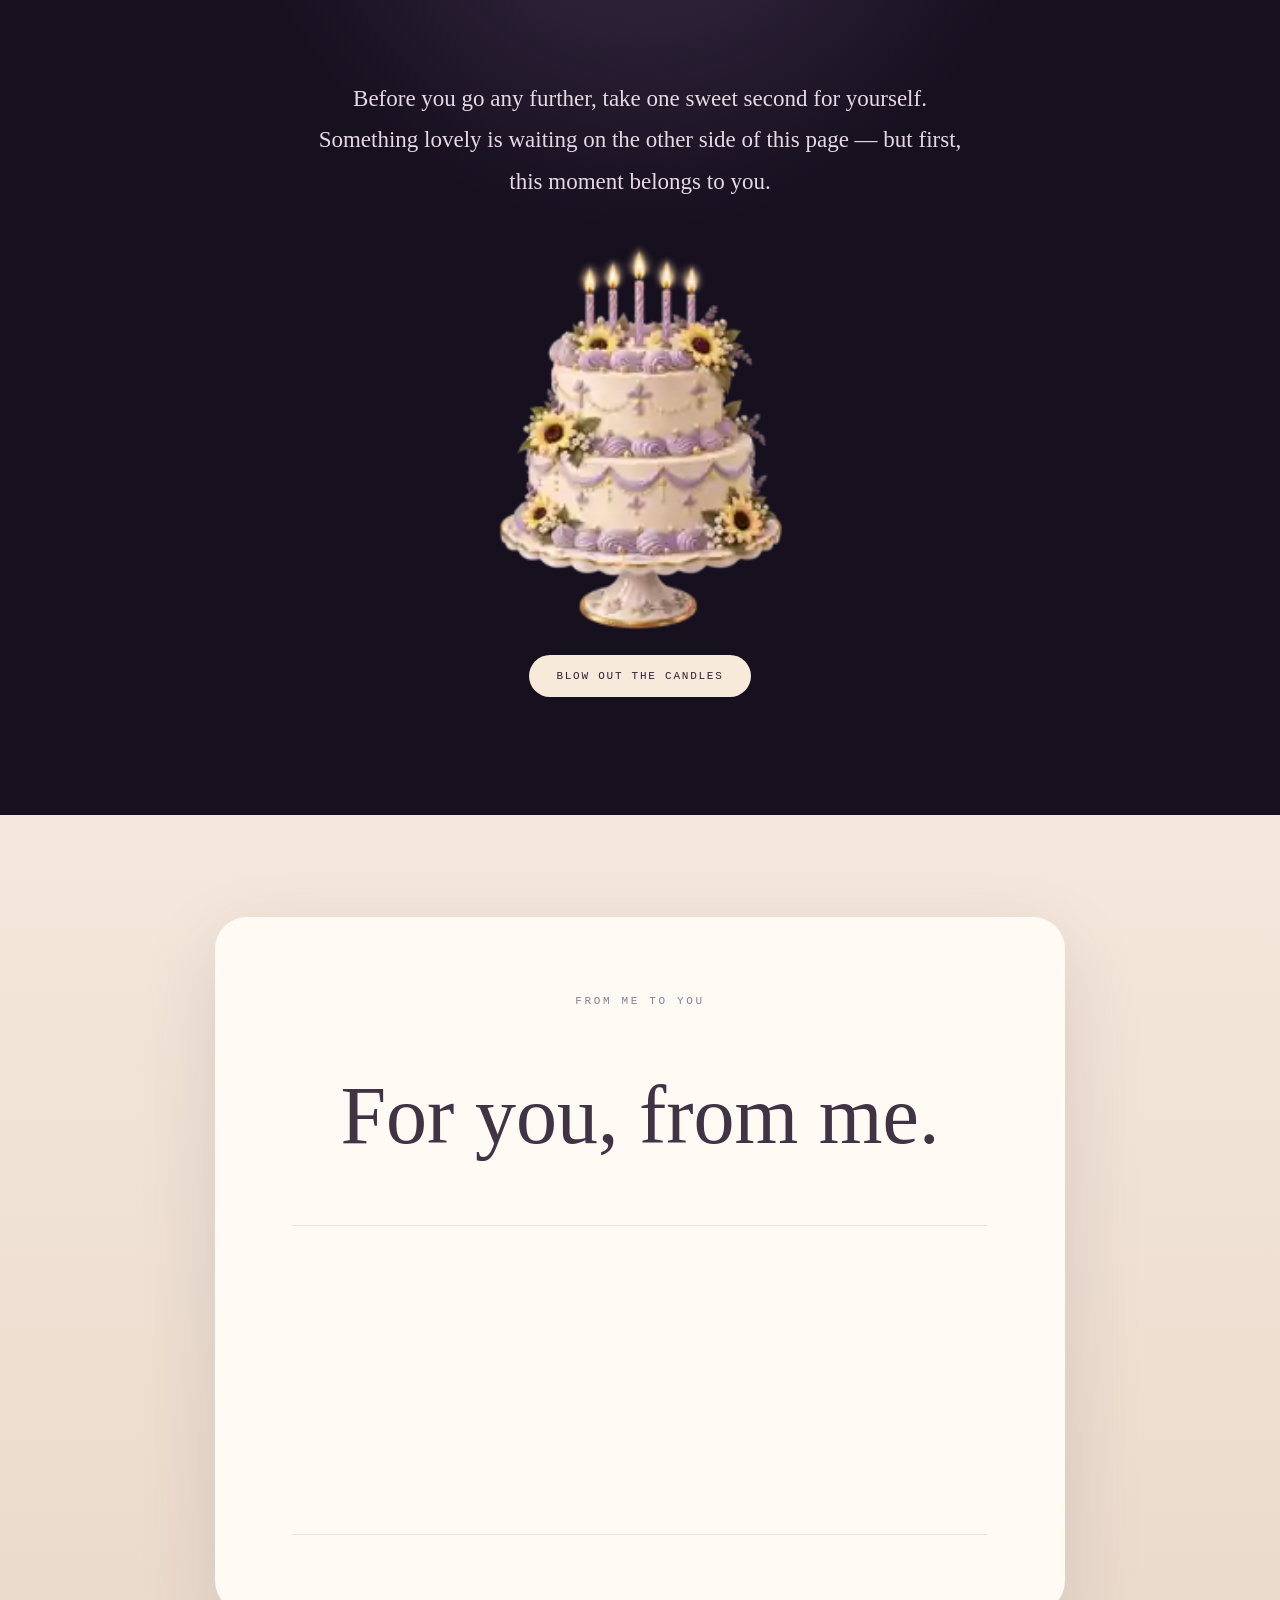
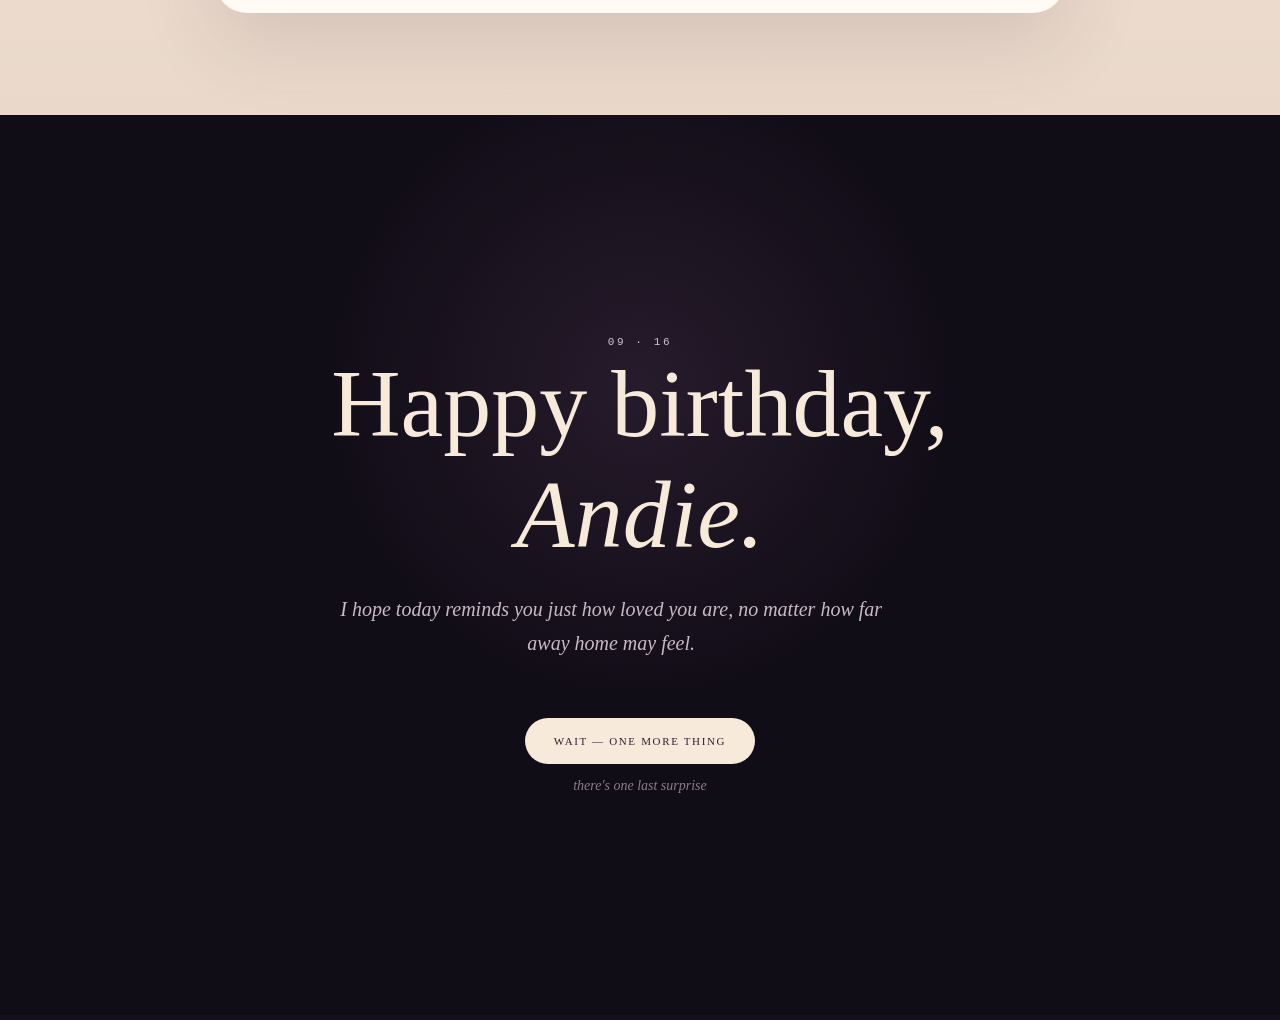
==== commit 622e81e6: "Replace envelope with responsive birthday note intro" ====
--- a/index.html
+++ b/index.html
@@ -1 +1 @@
-<!doctype html><html lang="en"><head><meta charset="utf-8"><meta name="viewport" content="width=device-width,initial-scale=1,viewport-fit=cover"><meta name="theme-color" content="#17101f"><title>Happy 20th Birthday Andie</title><style>*{box-sizing:border-box}html{scroll-behavior:smooth}body{margin:0;overflow-x:hidden;background:#15101d;color:#f7eadb;font-family:-apple-system,BlinkMacSystemFont,"Segoe UI",sans-serif}body.locked{overflow:hidden}button{font:inherit}.tiny{font:11px ui-monospace,monospace;letter-spacing:.24em;text-transform:uppercase;color:#d4c2d4}h1,h2,h3{font-family:Georgia,"Times New Roman",serif;font-weight:400}.btn{padding:15px 27px;border-radius:999px;border:1px solid #ffffff55;background:#ffffff0b;color:#f7eadb;cursor:pointer;font:11px ui-monospace,monospace;letter-spacing:.16em;text-transform:uppercase}.opener{position:fixed;z-index:100;inset:0;display:grid;place-items:center;overflow:hidden;padding:24px;background:radial-gradient(circle at 20% 16%,#70443e55,transparent 28%),radial-gradient(circle at 82% 72%,#5b353755,transparent 30%),linear-gradient(145deg,#2b1718,#120c10 72%);transition:opacity .75s,visibility .75s}.opener.gone{opacity:0;visibility:hidden;pointer-events:none}.openintro{text-align:center;width:min(520px,100%);position:relative;z-index:3}.openintro>.tiny{margin-bottom:32px;color:#e4cfc0;line-height:1.8}.orn{color:#c99e82;margin:-14px 0 28px;font:17px Georgia;letter-spacing:.6em}.envscene{position:relative;width:min(430px,90vw);aspect-ratio:1.55;margin:auto;perspective:1200px;filter:drop-shadow(0 24px 25px #0009)}.bigletter{position:absolute;z-index:2;left:6%;right:6%;bottom:5%;height:82%;border-radius:3px;background:linear-gradient(135deg,#f7ead0,#ead5ae);color:#765342;display:grid;place-items:center;padding:25px;border:1px solid #c9a878;transition:transform .95s cubic-bezier(.2,.8,.2,1);font-size:0;box-shadow:inset 0 0 45px #a77c4030}.bigletter:before{content:'for andie';font:italic 25px Georgia}.envback{position:absolute;z-index:1;inset:12% 0 0;border-radius:4px;background:linear-gradient(145deg,#e7d1a9,#c9a675);border:1px solid #9d774c}.envfront{position:absolute;z-index:4;inset:12% 0 0;border-radius:4px;overflow:hidden;border:1px solid #9d774c;background:#d9bd8d}.envfront:before{content:'';position:absolute;inset:0;background:linear-gradient(145deg,#ead4aa,#c7a171);clip-path:polygon(0 0,50% 58%,100% 0,100% 100%,0 100%)}.envfront:after{content:'';position:absolute;inset:0;background:linear-gradient(165deg,#d8b77f,#b98e5e);clip-path:polygon(0 100%,50% 45%,100% 100%)}.flap{position:absolute;z-index:5;left:0;right:0;top:12%;height:57%;background:linear-gradient(160deg,#efdcb9,#cba976);clip-path:polygon(0 0,100% 0,50% 100%);transform-origin:50% 0;transition:transform .8s cubic-bezier(.2,.8,.2,1),z-index 0s .4s;filter:drop-shadow(0 5px 4px #67452555)}.seal{position:absolute;z-index:6;left:50%;top:51%;transform:translate(-50%,-50%);width:67px;height:67px;border:0;border-radius:46% 54% 50% 47%;background:radial-gradient(circle at 36% 28%,#c4473f,#8e171b 58%,#650e14);color:#f4c2a8;box-shadow:0 8px 15px #3b111388,inset 0 0 0 5px #5e0d1338,inset 0 0 13px #ffb49c55;cursor:pointer;transition:opacity .3s,transform .3s}.seal:after{content:'♡';font:30px Georgia}.opencopy{margin-top:27px;color:#dbc3b7;font:italic 19px Georgia;letter-spacing:.05em}.opener.opened .flap{transform:rotateX(180deg);z-index:1}.opener.opened .seal{opacity:0;transform:translate(-50%,-50%) scale(.72);pointer-events:none}.opener.opened .bigletter{transform:translateY(-63%)}.opener.opened .opencopy{opacity:0}.party{position:absolute;z-index:2;inset:0;pointer-events:none;overflow:hidden}.confetti{position:absolute;top:-30px;width:8px;height:15px;border-radius:2px;opacity:0}.opener.opened .confetti{animation:fall 2.45s ease-out forwards}.balloon{position:absolute;bottom:-150px;width:48px;height:61px;border-radius:50% 50% 47% 47%;opacity:.88}.balloon:after{content:'';position:absolute;left:50%;top:59px;width:1px;height:82px;background:#ffffff55}.opener.opened .balloon{animation:rise 2.7s ease-out forwards}@keyframes fall{0%{opacity:1;transform:translateY(-30px) rotate(0)}100%{opacity:.9;transform:translateY(105vh) rotate(720deg)}}@keyframes rise{to{transform:translateY(-125vh) rotate(7deg)}}.hero,.paper,.cake,.myletter,.falseend{min-height:100svh}.hero{display:grid;place-items:center;text-align:center;padding:24px;background:radial-gradient(circle at 50% 18%,#6f4d883d,transparent 34%),linear-gradient(#1c1426,#100c16)}.inner{width:min(850px,100%)}h1{font-size:clamp(55px,10vw,112px);line-height:.92;margin:24px 0 0}h1 span{display:block;font-style:italic;color:#fff2df}.date{margin-top:28px;font:12px ui-monospace;letter-spacing:.3em}.rule{width:48px;height:1px;background:#d8b36f;margin:26px auto}.hero p{font:italic clamp(21px,3vw,30px)/1.6 Georgia;color:#e8dbe7;max-width:650px;margin:auto}.hero .btn{margin-top:34px}.paper{display:grid;place-items:center;padding:76px 22px;background:linear-gradient(#f5ecdf,#eee1d1);color:#3d3043}.card{width:min(800px,100%);padding:clamp(38px,7vw,76px);background:#fffaf4;border-radius:30px;box-shadow:0 28px 80px #583d4e24}.card h2,.messages h2,.cake h2,.myletter h2{font-size:clamp(48px,8vw,82px);line-height:1}.card h2{text-align:center}.card p{font:clamp(18px,2.5vw,23px)/1.85 Georgia;max-width:610px;margin:0 auto 18px}.messages{padding:100px 20px 110px;text-align:center}.wrap{width:min(1050px,100%);margin:auto}.messages .lead{font:italic 19px/1.75 Georgia;color:#cbbdca;max-width:650px;margin:auto}.groups{display:grid;gap:30px;margin-top:55px}.group{padding:36px;border:1px solid #f7eadb24;border-radius:30px;background:#ffffff0a;text-align:left}.group h3{font-size:42px;margin:10px 0}.group p{font:16px/1.65 Georgia;color:#bfaebe}.letters{display:flex;gap:15px;flex-wrap:wrap;margin-top:30px}.envelope{width:128px;height:88px;border:0;border-radius:13px;background:#ead5d6;position:relative;box-shadow:0 12px 28px #0003;cursor:pointer;color:#5b485b;transition:.2s;isolation:isolate}.envelope:nth-child(3n+2){background:#ded0e3}.envelope:nth-child(3n){background:#e7ddca}.envelope:hover{transform:translateY(-4px) rotate(1deg)}.envelope:before{content:'';position:absolute;z-index:-1;inset:0;clip-path:polygon(0 0,50% 55%,100% 0);background:#ffffff42}.envelope span{position:absolute;inset:auto 8px 10px;text-align:center;font:11px ui-monospace}.cake{padding:88px 20px;display:grid;place-items:center;text-align:center;background:radial-gradient(circle at 50% 15%,#9f7ab847,transparent 34%),#17101f}.cakewrap{width:min(860px,100%);display:grid;justify-items:center}.cakecopy p{font:clamp(18px,2.3vw,23px)/1.8 Georgia;color:#e6d9e5;max-width:650px}.stage{width:min(500px,100%);min-height:430px;display:grid;place-items:center;cursor:pointer}.cakeimg{grid-area:1/1;width:min(100%,390px);height:auto;transition:.5s}.cakeimg.off{opacity:0}.stage.blown .cakeimg.on{opacity:0}.stage.blown .cakeimg.off{opacity:1}.actions{display:flex;gap:12px;flex-wrap:wrap}.primary{background:#f7eadb;color:#2c2032;border:0}.result{min-height:30px;font:italic 20px Georgia}.myletter{padding:90px 22px;display:grid;place-items:center;background:linear-gradient(#f4e8dc,#ead9ca);color:#403344}.myletterbox{width:min(850px,100%);min-height:620px;padding:clamp(42px,7vw,78px);border-radius:32px;background:#fffaf4;box-shadow:0 28px 80px #452d4424}.myletter h2{text-align:center}.blankletter{height:310px;border-top:1px solid #eadde4;border-bottom:1px solid #eadde4}.falseend{display:grid;place-items:center;text-align:center;padding:60px 22px;background:radial-gradient(circle at 50% 30%,#7c537e33,transparent 35%),#110d17}.falseend h2{font-size:clamp(54px,9vw,96px);margin:0 0 22px}.falseend p{font:italic 20px/1.7 Georgia;color:#c9bac8;max-width:560px}.waitbtn{margin-top:38px;padding:17px 29px;border-radius:999px;border:0;background:#f7eadb;color:#2c2032;cursor:pointer;font:11px ui-monospace;letter-spacing:.15em;text-transform:uppercase}.hint{display:block;margin-top:14px;color:#8e7c8e;font:italic 14px Georgia}.callie{display:none;min-height:100svh;background:radial-gradient(circle at 50% 12%,#fff8f3 0,transparent 34%),linear-gradient(#f5dede,#f8e9df);color:#4b3547;padding:78px 20px 95px;text-align:center}.callie.revealed{display:grid;place-items:center}.calliewrap{width:min(760px,100%)}.callietitle{margin:0 auto 28px}.callietitle .tiny{color:#9d718a;margin-bottom:14px}.callietitle h2{font-size:clamp(48px,8vw,76px);line-height:1.05;margin:0;color:#6d455f}.callietitle p{font:italic clamp(19px,3vw,25px)/1.5 Georgia;color:#9b7188;margin:10px 0 0}.callieartwrap{width:min(430px,92vw);margin:0 auto 30px}.callieart{display:block;width:100%;height:auto;object-fit:contain}.callieletter{width:min(700px,100%);margin:auto;background:#fffaf4;padding:clamp(32px,6vw,58px);border-radius:26px;box-shadow:0 25px 60px #65425021;text-align:left}.callieletter p{font:clamp(17px,2.2vw,21px)/1.75 Georgia;margin:0 0 14px;color:#574253}.sig{font-style:italic;color:#916a81!important}.trueend{display:none;padding:90px 22px 110px;text-align:center;background:#f8e9df;color:#4b3547}.trueend.revealed{display:block}.trueend h2{font-size:clamp(44px,7vw,76px);margin:0 0 18px}.trueend p{font:italic 19px Georgia;color:#806479}.modal{position:fixed;z-index:50;inset:0;display:none;place-items:center;padding:20px;background:#0d0912cc;backdrop-filter:blur(10px)}.modal.open{display:grid}.letterpaper{width:min(680px,100%);max-height:82svh;overflow:auto;background:#fffaf4;color:#443646;border-radius:24px;padding:clamp(32px,7vw,65px);box-shadow:0 30px 100px #0007;position:relative}.letterpaper h3{font-size:clamp(38px,7vw,60px);margin:0 0 24px}.letterpaper p{font:19px/1.8 Georgia;margin:0;color:#6f5c6d}.close{position:absolute;right:18px;top:18px;border:0;background:#eee0e2;color:#604b5d;border-radius:50%;width:38px;height:38px;cursor:pointer;font-size:20px}@media(max-width:700px){.group{padding:27px 20px}.letters{justify-content:center}.envelope{width:112px;height:78px}.stage{min-height:350px}.cakeimg{width:min(88vw,330px)}.callie{padding:62px 16px 80px}.callieartwrap{width:min(370px,90vw)}.openintro>.tiny{margin-bottom:26px}.envscene{width:min(390px,91vw)}.opener.opened .bigletter{transform:translateY(-58%)}}@media(prefers-reduced-motion:reduce){html{scroll-behavior:auto}.envelope,.cakeimg,.opener,.flap,.bigletter{transition:none}.opener.opened .confetti,.opener.opened .balloon{animation:none;display:none}}</style></head><body class="locked"><div class="opener" id="opener"><div class="party" id="party" aria-hidden="true"></div><div class="openintro"><div class="tiny">something special<br>arrived for you</div><div class="orn">— ♡ —</div><div class="envscene"><div class="envback"></div><div class="bigletter" aria-hidden="true"></div><div class="envfront"></div><div class="flap"></div><button class="seal" id="openEnvelope" aria-label="Open your birthday envelope"></button></div><div class="opencopy">tap to open</div></div></div><main><section class="hero"><div class="inner"><div class="tiny">September Sixteen</div><h1>Happy 20th Birthday<span>Andie</span></h1><div class="date">09 · 16</div><div class="rule"></div><p>if love could be gathered into one place, it might look like this</p><button class="btn" id="begin">Begin</button></div></section><section class="paper" id="intro"><div class="card"><div class="tiny" style="text-align:center;color:#8f7a91">a little piece of home</div><h2>For Andie</h2><p>Distance has a strange way of making familiar things feel farther than they really are.</p><p>Home can start to feel like a place you have to miss instead of somewhere you can reach.</p><p>So I wanted to bring a little piece of it to you.</p><p>The voices, the memories, the people, the love — all gathered here, just to remind you that no matter how far away you are, you are never far from the hearts that know you best.</p><p><em>And today, I hope this feels a little like coming home.</em></p></div></section><section class="messages"><div class="wrap"><div class="tiny">little letters for you</div><h2>From the people who loves you.</h2><p class="lead">Tap a letter to open it. Every one belongs to somebody who wanted a little piece of their love to reach you today.</p><div class="groups"><div class="group"><div class="tiny">from anyone and everyone</div><h3>Letters for you</h3><p>Friends, familiar faces, and people who care about you — all together in one place.</p><div class="letters"><button class="envelope" data-name="Letter 1"><span>letter 1</span></button><button class="envelope" data-name="Letter 2"><span>letter 2</span></button><button class="envelope" data-name="Letter 3"><span>letter 3</span></button></div></div></div></div></section><section class="cake" id="cake"><div class="cakewrap"><div class="tiny">a little wish for you</div><h2>Make a wish,<br>Andie.</h2><div class="cakecopy"><p>Before you go any further, take one sweet second for yourself. Something lovely is waiting on the other side of this page — but first, this moment belongs to you.</p></div><div class="stage" id="stage" role="button" tabindex="0" aria-label="Blow out the birthday candles"><img class="cakeimg on" id="cakeLit" alt="Birthday cake with lit candles"><img class="cakeimg off" id="cakeUnlit" alt="Birthday cake with candles blown out"></div><div class="actions"><button class="btn primary" id="wish" disabled>Loading candles...</button><button class="btn" id="keep" hidden>Keep going</button></div><div class="result" id="result"></div></div></section><section class="myletter" id="myletter"><div class="myletterbox"><div class="tiny" style="text-align:center;color:#8f7a91">from me to you</div><h2>For you, from me.</h2><div class="blankletter"></div></div></section><section class="falseend" id="ending"><div><div class="tiny">09 · 16</div><h2>Happy birthday,<br><em>Andie.</em></h2><p>I hope today reminds you just how loved you are, no matter how far away home may feel.</p><button class="waitbtn" id="wait">Wait — one more thing</button><span class="hint">there's one last surprise</span></div></section><section class="callie" id="callie"><div class="calliewrap"><header class="callietitle"><div class="tiny">one more message</div><h2>Surprise!</h2><p>someone still wanted to say something...</p></header><div class="callieartwrap"><img class="callieart" src="assets/callie-pixel.png.PNG" alt="Pixel artwork of Callie wearing a birthday hat"></div><div class="callieletter"><p>hi mama</p><p>it is callie</p><p>i learned how to type for your birfday. it was very hard because my paws are round.</p><p>i heard you miss me a lot.</p><p>i miss you too.</p><p>i know you are very far away and sometimes you get sad because you cannot see me or hold me.</p><p>but dont be sad okay</p><p>i did not forget you.</p><p>i could never forget my person.</p><p>you were there for me and i was there for you when things were hard. and just because you are far away now doesnt mean i stopped being your little baby.</p><p>i am still here. probably sleeping somewhere. probably thinking about food. probably being extremely beautiful.</p><p>and i will be here when you come back too.</p><p>so if you miss me really really bad just remember that somewhere very far away there is a little cat who still knows exactly who her person is.</p><p>and fortunately that person is you.<br>forever.</p><p>okay enough feelings this is embarrassing.</p><p>happy birfday mama</p><p>come back when you can.<br>i will wait.</p><p class="sig">love, callie</p><p class="sig">ps. bring me something<br>ps ps. i love you<br>ps ps ps. meow</p></div></div></section><section class="trueend" id="trueend"><h2>and that's really it.</h2><p>happy birthday, andie.</p></section></main><div class="modal" id="letterModal"><article class="letterpaper"><button class="close" id="closeLetter" aria-label="Close letter">×</button><div class="tiny" style="color:#9a8297">a letter for you</div><h3 id="letterName"></h3><p>This letter is saved for a message that will be added here.</p></article></div><script>const $=id=>document.getElementById(id),go=id=>$(id).scrollIntoView({behavior:matchMedia('(prefers-reduced-motion:reduce)').matches?'auto':'smooth'});const opener=$('opener'),party=$('party'),openEnvelope=$('openEnvelope');const colors=['#d8b36f','#d7a7ba','#9f86b8','#a9b98d','#f4e6d7'];for(let i=0;i<44;i++){const c=document.createElement('i');c.className='confetti';c.style.left=(Math.random()*100)+'%';c.style.background=colors[i%colors.length];c.style.animationDelay=(Math.random()*.55)+'s';party.appendChild(c)}for(let i=0;i<7;i++){const b=document.createElement('i');b.className='balloon';b.style.left=(5+i*14)+'%';b.style.background=colors[(i+1)%colors.length];b.style.animationDelay=(i*.11)+'s';party.appendChild(b)}openEnvelope.onclick=()=>{opener.classList.add('opened');setTimeout(()=>{opener.classList.add('gone');document.body.classList.remove('locked')},2700)};$('begin').onclick=()=>go('intro');const wish=$('wish'),lit=$('cakeLit'),unlit=$('cakeUnlit'),stage=$('stage'),keep=$('keep'),result=$('result');Promise.all([fetch('assets/cake-lit.b64').then(r=>r.text()),fetch('assets/cake-unlit.b64').then(r=>r.text())]).then(([a,b])=>{lit.src='data:image/webp;base64,'+a.trim();unlit.src='data:image/webp;base64,'+b.trim();wish.disabled=false;wish.textContent='Blow out the candles'}).catch(()=>{wish.textContent='Blow out the candles';wish.disabled=false});const blow=()=>{if(wish.disabled)return;stage.classList.add('blown');wish.disabled=true;wish.textContent='Wish made';keep.hidden=false;result.textContent='Wish made. Okay... keep going.'};wish.onclick=blow;stage.onclick=blow;stage.onkeydown=e=>{if(e.key==='Enter'||e.key===' '){e.preventDefault();blow()}};keep.onclick=()=>go('myletter');$('wait').onclick=()=>{$('callie').classList.add('revealed');$('trueend').classList.add('revealed');setTimeout(()=>go('callie'),50)};const modal=$('letterModal'),nameEl=$('letterName');document.querySelectorAll('.envelope').forEach(e=>e.onclick=()=>{nameEl.textContent=e.dataset.name;modal.classList.add('open');document.body.style.overflow='hidden'});const closeModal=()=>{modal.classList.remove('open');document.body.style.overflow=''};$('closeLetter').onclick=closeModal;modal.onclick=e=>{if(e.target===modal)closeModal()};document.addEventListener('keydown',e=>{if(e.key==='Escape')closeModal()});</script></body></html>+<!doctype html><html lang="en"><head><meta charset="utf-8"><meta name="viewport" content="width=device-width,initial-scale=1,viewport-fit=cover"><meta name="theme-color" content="#17101f"><title>Happy 20th Birthday Andie</title><style>*{box-sizing:border-box}html{scroll-behavior:smooth}body{margin:0;overflow-x:hidden;background:#15101d;color:#f7eadb;font-family:-apple-system,BlinkMacSystemFont,"Segoe UI",sans-serif}body.locked{overflow:hidden}button{font:inherit}.tiny{font:11px ui-monospace,monospace;letter-spacing:.24em;text-transform:uppercase;color:#d4c2d4}h1,h2,h3{font-family:Georgia,"Times New Roman",serif;font-weight:400}.btn{padding:15px 27px;border-radius:999px;border:1px solid #ffffff55;background:#ffffff0b;color:#f7eadb;cursor:pointer;font:11px ui-monospace,monospace;letter-spacing:.16em;text-transform:uppercase}.opener{position:fixed;z-index:100;inset:0;display:grid;place-items:center;overflow:hidden;padding:24px;background:radial-gradient(circle at 20% 16%,#70443e55,transparent 28%),radial-gradient(circle at 82% 72%,#5b353755,transparent 30%),linear-gradient(145deg,#2b1718,#120c10 72%);transition:opacity .75s,visibility .75s}.opener.gone{opacity:0;visibility:hidden;pointer-events:none}.openintro{text-align:center;width:min(620px,100%);position:relative;z-index:3}.introcard{width:min(520px,88vw);margin:auto;padding:clamp(42px,7vw,68px) clamp(28px,6vw,58px);background:linear-gradient(145deg,#fff8ed,#efe1cf);color:#5f4655;border:1px solid #ffffffaa;border-radius:24px;box-shadow:0 32px 90px #0008;position:relative;overflow:hidden}.introcard:before,.introcard:after{content:'✦';position:absolute;color:#bb8ea126;font:42px Georgia}.introcard:before{left:24px;top:20px}.introcard:after{right:24px;bottom:18px}.introcard .tiny{color:#96778b;margin-bottom:18px}.introcard h2{margin:0;font-size:clamp(44px,7vw,70px);line-height:1.02;color:#624757}.introcard p{font:italic clamp(18px,2.3vw,23px)/1.65 Georgia;color:#8b6d7d;margin:18px auto 28px;max-width:390px}.startsurprise{border:0;border-radius:999px;background:#724f67;color:#fff4ed;padding:15px 28px;cursor:pointer;font:11px ui-monospace,monospace;letter-spacing:.16em;text-transform:uppercase;box-shadow:0 10px 22px #57384b33}.party{position:absolute;z-index:2;inset:0;pointer-events:none;overflow:hidden}.confetti{position:absolute;top:-40px;width:10px;height:18px;border-radius:2px;opacity:0}.opener.celebrate .confetti{animation:fall 2.7s ease-out forwards}.balloon{position:absolute;bottom:-190px;width:64px;height:80px;border-radius:50% 50% 47% 47%;opacity:.92}.balloon:before{content:'';position:absolute;left:50%;bottom:-8px;transform:translateX(-50%);border-left:6px solid transparent;border-right:6px solid transparent;border-top:10px solid currentColor}.balloon:after{content:'';position:absolute;left:50%;top:77px;width:1px;height:120px;background:#ffffff66}.opener.celebrate .balloon{animation:rise 3s ease-out forwards}.opener.celebrate .introcard{animation:cardPop .55s ease-out forwards}@keyframes fall{0%{opacity:1;transform:translateY(-40px) rotate(0)}100%{opacity:.95;transform:translateY(115vh) rotate(760deg)}}@keyframes rise{0%{transform:translateY(0) rotate(-3deg)}100%{transform:translateY(-135vh) rotate(7deg)}}@keyframes cardPop{0%{transform:scale(1)}45%{transform:scale(1.035)}100%{transform:scale(.98);opacity:.94}}.hero,.paper,.cake,.myletter,.falseend{min-height:100svh}.hero{display:grid;place-items:center;text-align:center;padding:24px;background:radial-gradient(circle at 50% 18%,#6f4d883d,transparent 34%),linear-gradient(#1c1426,#100c16)}.inner{width:min(850px,100%)}h1{font-size:clamp(55px,10vw,112px);line-height:.92;margin:24px 0 0}h1 span{display:block;font-style:italic;color:#fff2df}.date{margin-top:28px;font:12px ui-monospace;letter-spacing:.3em}.rule{width:48px;height:1px;background:#d8b36f;margin:26px auto}.hero p{font:italic clamp(21px,3vw,30px)/1.6 Georgia;color:#e8dbe7;max-width:650px;margin:auto}.hero .btn{margin-top:34px}.paper{display:grid;place-items:center;padding:76px 22px;background:linear-gradient(#f5ecdf,#eee1d1);color:#3d3043}.card{width:min(800px,100%);padding:clamp(38px,7vw,76px);background:#fffaf4;border-radius:30px;box-shadow:0 28px 80px #583d4e24}.card h2,.messages h2,.cake h2,.myletter h2{font-size:clamp(48px,8vw,82px);line-height:1}.card h2{text-align:center}.card p{font:clamp(18px,2.5vw,23px)/1.85 Georgia;max-width:610px;margin:0 auto 18px}.messages{padding:100px 20px 110px;text-align:center}.wrap{width:min(1050px,100%);margin:auto}.messages .lead{font:italic 19px/1.75 Georgia;color:#cbbdca;max-width:650px;margin:auto}.groups{display:grid;gap:30px;margin-top:55px}.group{padding:36px;border:1px solid #f7eadb24;border-radius:30px;background:#ffffff0a;text-align:left}.group h3{font-size:42px;margin:10px 0}.group p{font:16px/1.65 Georgia;color:#bfaebe}.letters{display:flex;gap:15px;flex-wrap:wrap;margin-top:30px}.envelope{width:128px;height:88px;border:0;border-radius:13px;background:#ead5d6;position:relative;box-shadow:0 12px 28px #0003;cursor:pointer;color:#5b485b;transition:.2s;isolation:isolate}.envelope:nth-child(3n+2){background:#ded0e3}.envelope:nth-child(3n){background:#e7ddca}.envelope:hover{transform:translateY(-4px) rotate(1deg)}.envelope:before{content:'';position:absolute;z-index:-1;inset:0;clip-path:polygon(0 0,50% 55%,100% 0);background:#ffffff42}.envelope span{position:absolute;inset:auto 8px 10px;text-align:center;font:11px ui-monospace}.cake{padding:88px 20px;display:grid;place-items:center;text-align:center;background:radial-gradient(circle at 50% 15%,#9f7ab847,transparent 34%),#17101f}.cakewrap{width:min(860px,100%);display:grid;justify-items:center}.cakecopy p{font:clamp(18px,2.3vw,23px)/1.8 Georgia;color:#e6d9e5;max-width:650px}.stage{width:min(500px,100%);min-height:430px;display:grid;place-items:center;cursor:pointer}.cakeimg{grid-area:1/1;width:min(100%,390px);height:auto;transition:.5s}.cakeimg.off{opacity:0}.stage.blown .cakeimg.on{opacity:0}.stage.blown .cakeimg.off{opacity:1}.actions{display:flex;gap:12px;flex-wrap:wrap}.primary{background:#f7eadb;color:#2c2032;border:0}.result{min-height:30px;font:italic 20px Georgia}.myletter{padding:90px 22px;display:grid;place-items:center;background:linear-gradient(#f4e8dc,#ead9ca);color:#403344}.myletterbox{width:min(850px,100%);min-height:620px;padding:clamp(42px,7vw,78px);border-radius:32px;background:#fffaf4;box-shadow:0 28px 80px #452d4424}.myletter h2{text-align:center}.blankletter{height:310px;border-top:1px solid #eadde4;border-bottom:1px solid #eadde4}.falseend{display:grid;place-items:center;text-align:center;padding:60px 22px;background:radial-gradient(circle at 50% 30%,#7c537e33,transparent 35%),#110d17}.falseend h2{font-size:clamp(54px,9vw,96px);margin:0 0 22px}.falseend p{font:italic 20px/1.7 Georgia;color:#c9bac8;max-width:560px}.waitbtn{margin-top:38px;padding:17px 29px;border-radius:999px;border:0;background:#f7eadb;color:#2c2032;cursor:pointer;font:11px ui-monospace;letter-spacing:.15em;text-transform:uppercase}.hint{display:block;margin-top:14px;color:#8e7c8e;font:italic 14px Georgia}.callie{display:none;min-height:100svh;background:radial-gradient(circle at 50% 12%,#fff8f3 0,transparent 34%),linear-gradient(#f5dede,#f8e9df);color:#4b3547;padding:78px 20px 95px;text-align:center}.callie.revealed{display:grid;place-items:center}.calliewrap{width:min(760px,100%)}.callietitle{margin:0 auto 28px}.callietitle .tiny{color:#9d718a;margin-bottom:14px}.callietitle h2{font-size:clamp(48px,8vw,76px);line-height:1.05;margin:0;color:#6d455f}.callietitle p{font:italic clamp(19px,3vw,25px)/1.5 Georgia;color:#9b7188;margin:10px 0 0}.callieartwrap{width:min(430px,92vw);margin:0 auto 30px}.callieart{display:block;width:100%;height:auto;object-fit:contain}.callieletter{width:min(700px,100%);margin:auto;background:#fffaf4;padding:clamp(32px,6vw,58px);border-radius:26px;box-shadow:0 25px 60px #65425021;text-align:left}.callieletter p{font:clamp(17px,2.2vw,21px)/1.75 Georgia;margin:0 0 14px;color:#574253}.sig{font-style:italic;color:#916a81!important}.trueend{display:none;padding:90px 22px 110px;text-align:center;background:#f8e9df;color:#4b3547}.trueend.revealed{display:block}.trueend h2{font-size:clamp(44px,7vw,76px);margin:0 0 18px}.trueend p{font:italic 19px Georgia;color:#806479}.modal{position:fixed;z-index:50;inset:0;display:none;place-items:center;padding:20px;background:#0d0912cc;backdrop-filter:blur(10px)}.modal.open{display:grid}.letterpaper{width:min(680px,100%);max-height:82svh;overflow:auto;background:#fffaf4;color:#443646;border-radius:24px;padding:clamp(32px,7vw,65px);box-shadow:0 30px 100px #0007;position:relative}.letterpaper h3{font-size:clamp(38px,7vw,60px);margin:0 0 24px}.letterpaper p{font:19px/1.8 Georgia;margin:0;color:#6f5c6d}.close{position:absolute;right:18px;top:18px;border:0;background:#eee0e2;color:#604b5d;border-radius:50%;width:38px;height:38px;cursor:pointer;font-size:20px}@media(min-width:900px){.balloon{width:78px;height:96px}.balloon:after{top:93px;height:155px}.confetti{width:11px;height:20px}.introcard{width:min(560px,70vw)}}@media(max-width:700px){.group{padding:27px 20px}.letters{justify-content:center}.envelope{width:112px;height:78px}.stage{min-height:350px}.cakeimg{width:min(88vw,330px)}.callie{padding:62px 16px 80px}.callieartwrap{width:min(370px,90vw)}}@media(prefers-reduced-motion:reduce){html{scroll-behavior:auto}.envelope,.cakeimg,.opener{transition:none}.opener.celebrate .confetti,.opener.celebrate .balloon{animation:none;display:none}}</style></head><body class="locked"><div class="opener" id="opener"><div class="party" id="party" aria-hidden="true"></div><div class="openintro"><div class="introcard"><div class="tiny">something special arrived for you</div><h2>For Andie</h2><p>there's a little something waiting for you.</p><button class="startsurprise" id="startSurprise">Open it</button></div></div></div><main><section class="hero"><div class="inner"><div class="tiny">September Sixteen</div><h1>Happy 20th Birthday<span>Andie</span></h1><div class="date">09 · 16</div><div class="rule"></div><p>if love could be gathered into one place, it might look like this</p><button class="btn" id="begin">Begin</button></div></section><section class="paper" id="intro"><div class="card"><div class="tiny" style="text-align:center;color:#8f7a91">a little piece of home</div><h2>For Andie</h2><p>Distance has a strange way of making familiar things feel farther than they really are.</p><p>Home can start to feel like a place you have to miss instead of somewhere you can reach.</p><p>So I wanted to bring a little piece of it to you.</p><p>The voices, the memories, the people, the love — all gathered here, just to remind you that no matter how far away you are, you are never far from the hearts that know you best.</p><p><em>And today, I hope this feels a little like coming home.</em></p></div></section><section class="messages"><div class="wrap"><div class="tiny">little letters for you</div><h2>From the people who loves you.</h2><p class="lead">Tap a letter to open it. Every one belongs to somebody who wanted a little piece of their love to reach you today.</p><div class="groups"><div class="group"><div class="tiny">from anyone and everyone</div><h3>Letters for you</h3><p>Friends, familiar faces, and people who care about you — all together in one place.</p><div class="letters"><button class="envelope" data-name="Letter 1"><span>letter 1</span></button><button class="envelope" data-name="Letter 2"><span>letter 2</span></button><button class="envelope" data-name="Letter 3"><span>letter 3</span></button></div></div></div></div></section><section class="cake" id="cake"><div class="cakewrap"><div class="tiny">a little wish for you</div><h2>Make a wish,<br>Andie.</h2><div class="cakecopy"><p>Before you go any further, take one sweet second for yourself. Something lovely is waiting on the other side of this page — but first, this moment belongs to you.</p></div><div class="stage" id="stage" role="button" tabindex="0" aria-label="Blow out the birthday candles"><img class="cakeimg on" id="cakeLit" alt="Birthday cake with lit candles"><img class="cakeimg off" id="cakeUnlit" alt="Birthday cake with candles blown out"></div><div class="actions"><button class="btn primary" id="wish" disabled>Loading candles...</button><button class="btn" id="keep" hidden>Keep going</button></div><div class="result" id="result"></div></div></section><section class="myletter" id="myletter"><div class="myletterbox"><div class="tiny" style="text-align:center;color:#8f7a91">from me to you</div><h2>For you, from me.</h2><div class="blankletter"></div></div></section><section class="falseend" id="ending"><div><div class="tiny">09 · 16</div><h2>Happy birthday,<br><em>Andie.</em></h2><p>I hope today reminds you just how loved you are, no matter how far away home may feel.</p><button class="waitbtn" id="wait">Wait — one more thing</button><span class="hint">there's one last surprise</span></div></section><section class="callie" id="callie"><div class="calliewrap"><header class="callietitle"><div class="tiny">one more message</div><h2>Surprise!</h2><p>someone still wanted to say something...</p></header><div class="callieartwrap"><img class="callieart" src="assets/callie-pixel.png.PNG" alt="Pixel artwork of Callie wearing a birthday hat"></div><div class="callieletter"><p>hi mama</p><p>it is callie</p><p>i learned how to type for your birfday. it was very hard because my paws are round.</p><p>i heard you miss me a lot.</p><p>i miss you too.</p><p>i know you are very far away and sometimes you get sad because you cannot see me or hold me.</p><p>but dont be sad okay</p><p>i did not forget you.</p><p>i could never forget my person.</p><p>you were there for me and i was there for you when things were hard. and just because you are far away now doesnt mean i stopped being your little baby.</p><p>i am still here. probably sleeping somewhere. probably thinking about food. probably being extremely beautiful.</p><p>and i will be here when you come back too.</p><p>so if you miss me really really bad just remember that somewhere very far away there is a little cat who still knows exactly who her person is.</p><p>and fortunately that person is you.<br>forever.</p><p>okay enough feelings this is embarrassing.</p><p>happy birfday mama</p><p>come back when you can.<br>i will wait.</p><p class="sig">love, callie</p><p class="sig">ps. bring me something<br>ps ps. i love you<br>ps ps ps. meow</p></div></div></section><section class="trueend" id="trueend"><h2>and that's really it.</h2><p>happy birthday, andie.</p></section></main><div class="modal" id="letterModal"><article class="letterpaper"><button class="close" id="closeLetter" aria-label="Close letter">×</button><div class="tiny" style="color:#9a8297">a letter for you</div><h3 id="letterName"></h3><p>This letter is saved for a message that will be added here.</p></article></div><script>const $=id=>document.getElementById(id),go=id=>$(id).scrollIntoView({behavior:matchMedia('(prefers-reduced-motion:reduce)').matches?'auto':'smooth'});const opener=$('opener'),party=$('party'),startSurprise=$('startSurprise');const colors=['#d8b36f','#d7a7ba','#9f86b8','#a9b98d','#f4e6d7'];const vw=Math.max(window.innerWidth,document.documentElement.clientWidth||0);const confettiCount=vw>=900?90:50;const balloonCount=vw>=900?14:8;for(let i=0;i<confettiCount;i++){const c=document.createElement('i');c.className='confetti';c.style.left=(Math.random()*100)+'%';c.style.background=colors[i%colors.length];c.style.animationDelay=(Math.random()*.7)+'s';c.style.animationDuration=(2.1+Math.random()*1.2)+'s';party.appendChild(c)}for(let i=0;i<balloonCount;i++){const b=document.createElement('i');b.className='balloon';b.style.left=(2+Math.random()*94)+'%';b.style.background=colors[(i+1)%colors.length];b.style.color=colors[(i+1)%colors.length];b.style.animationDelay=(Math.random()*.8)+'s';b.style.animationDuration=(2.5+Math.random()*1.2)+'s';party.appendChild(b)}startSurprise.onclick=()=>{startSurprise.disabled=true;opener.classList.add('celebrate');setTimeout(()=>{opener.classList.add('gone');document.body.classList.remove('locked')},2700)};$('begin').onclick=()=>go('intro');const wish=$('wish'),lit=$('cakeLit'),unlit=$('cakeUnlit'),stage=$('stage'),keep=$('keep'),result=$('result');Promise.all([fetch('assets/cake-lit.b64').then(r=>r.text()),fetch('assets/cake-unlit.b64').then(r=>r.text())]).then(([a,b])=>{lit.src='data:image/webp;base64,'+a.trim();unlit.src='data:image/webp;base64,'+b.trim();wish.disabled=false;wish.textContent='Blow out the candles'}).catch(()=>{wish.textContent='Blow out the candles';wish.disabled=false});const blow=()=>{if(wish.disabled)return;stage.classList.add('blown');wish.disabled=true;wish.textContent='Wish made';keep.hidden=false;result.textContent='Wish made. Okay... keep going.'};wish.onclick=blow;stage.onclick=blow;stage.onkeydown=e=>{if(e.key==='Enter'||e.key===' '){e.preventDefault();blow()}};keep.onclick=()=>go('myletter');$('wait').onclick=()=>{$('callie').classList.add('revealed');$('trueend').classList.add('revealed');setTimeout(()=>go('callie'),50)};const modal=$('letterModal'),nameEl=$('letterName');document.querySelectorAll('.envelope').forEach(e=>e.onclick=()=>{nameEl.textContent=e.dataset.name;modal.classList.add('open');document.body.style.overflow='hidden'});const closeModal=()=>{modal.classList.remove('open');document.body.style.overflow=''};$('closeLetter').onclick=closeModal;modal.onclick=e=>{if(e.target===modal)closeModal()};document.addEventListener('keydown',e=>{if(e.key==='Escape')closeModal()});</script></body></html>
